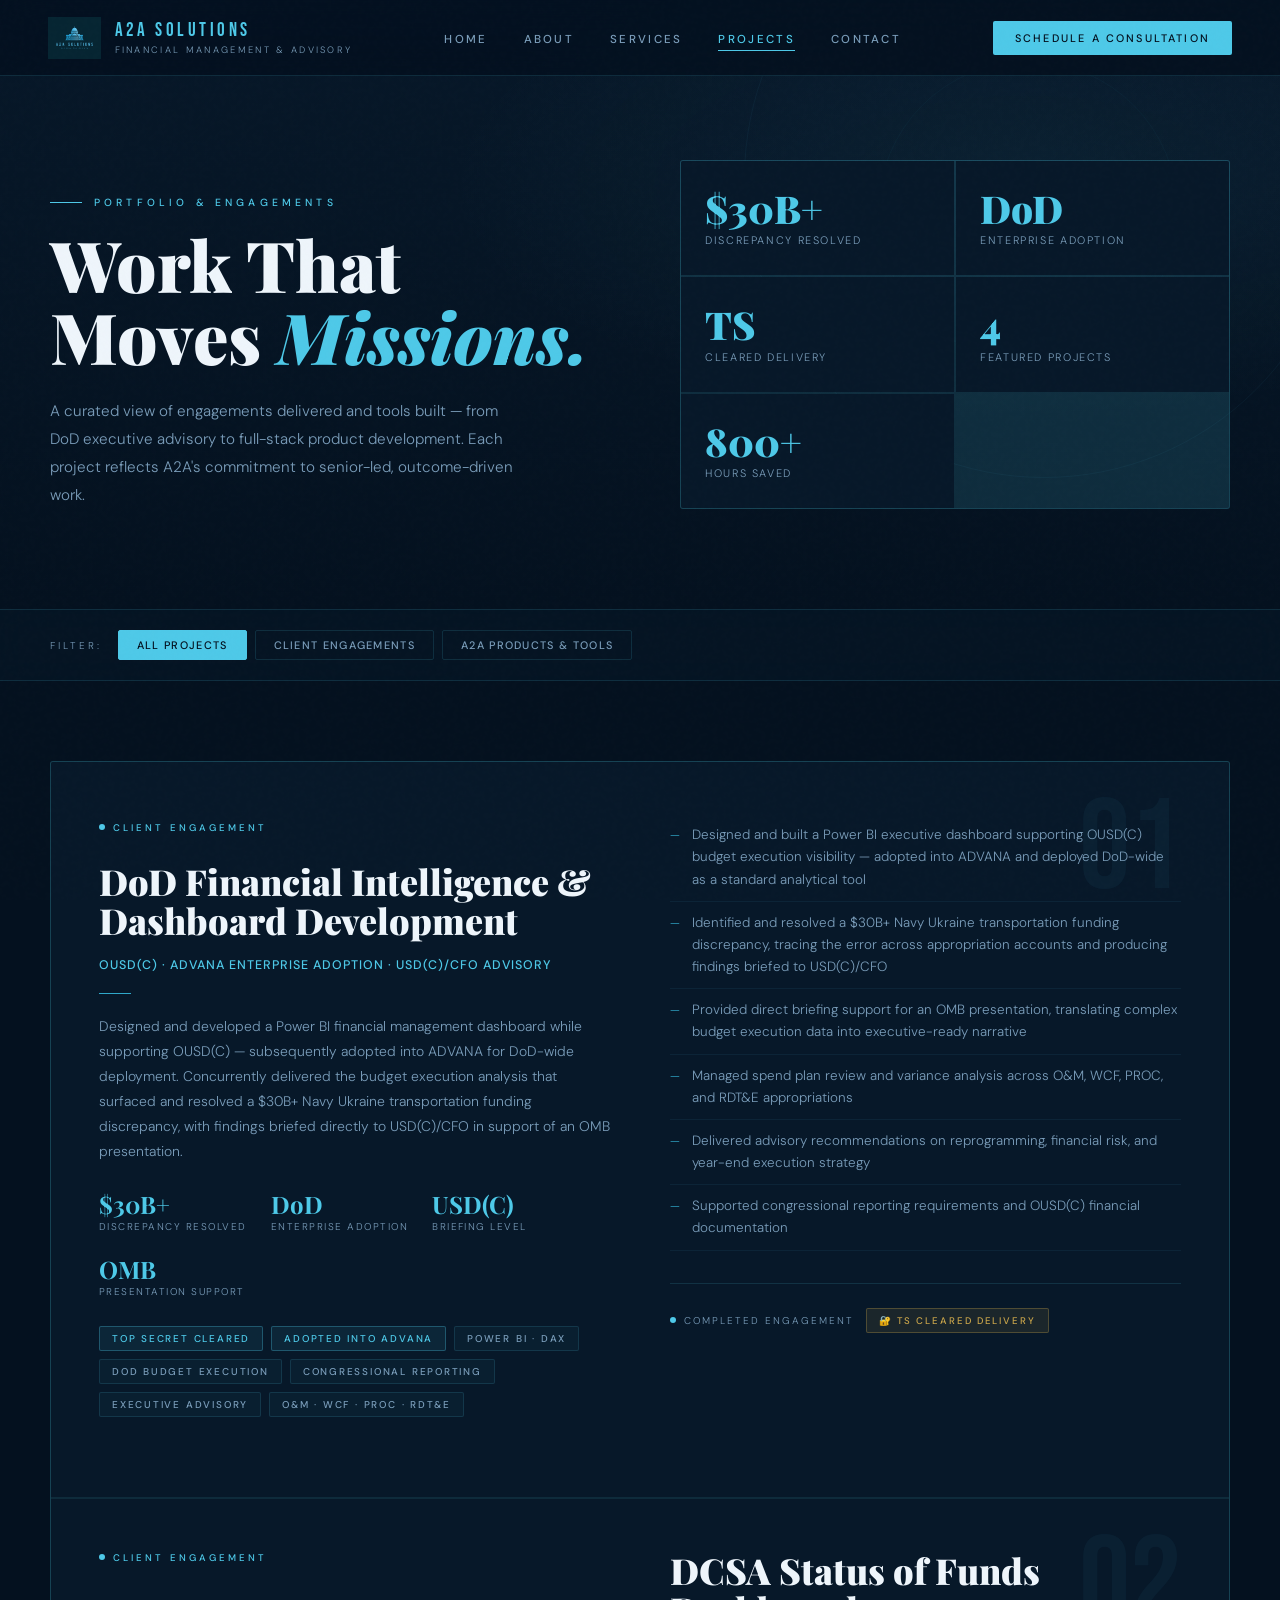
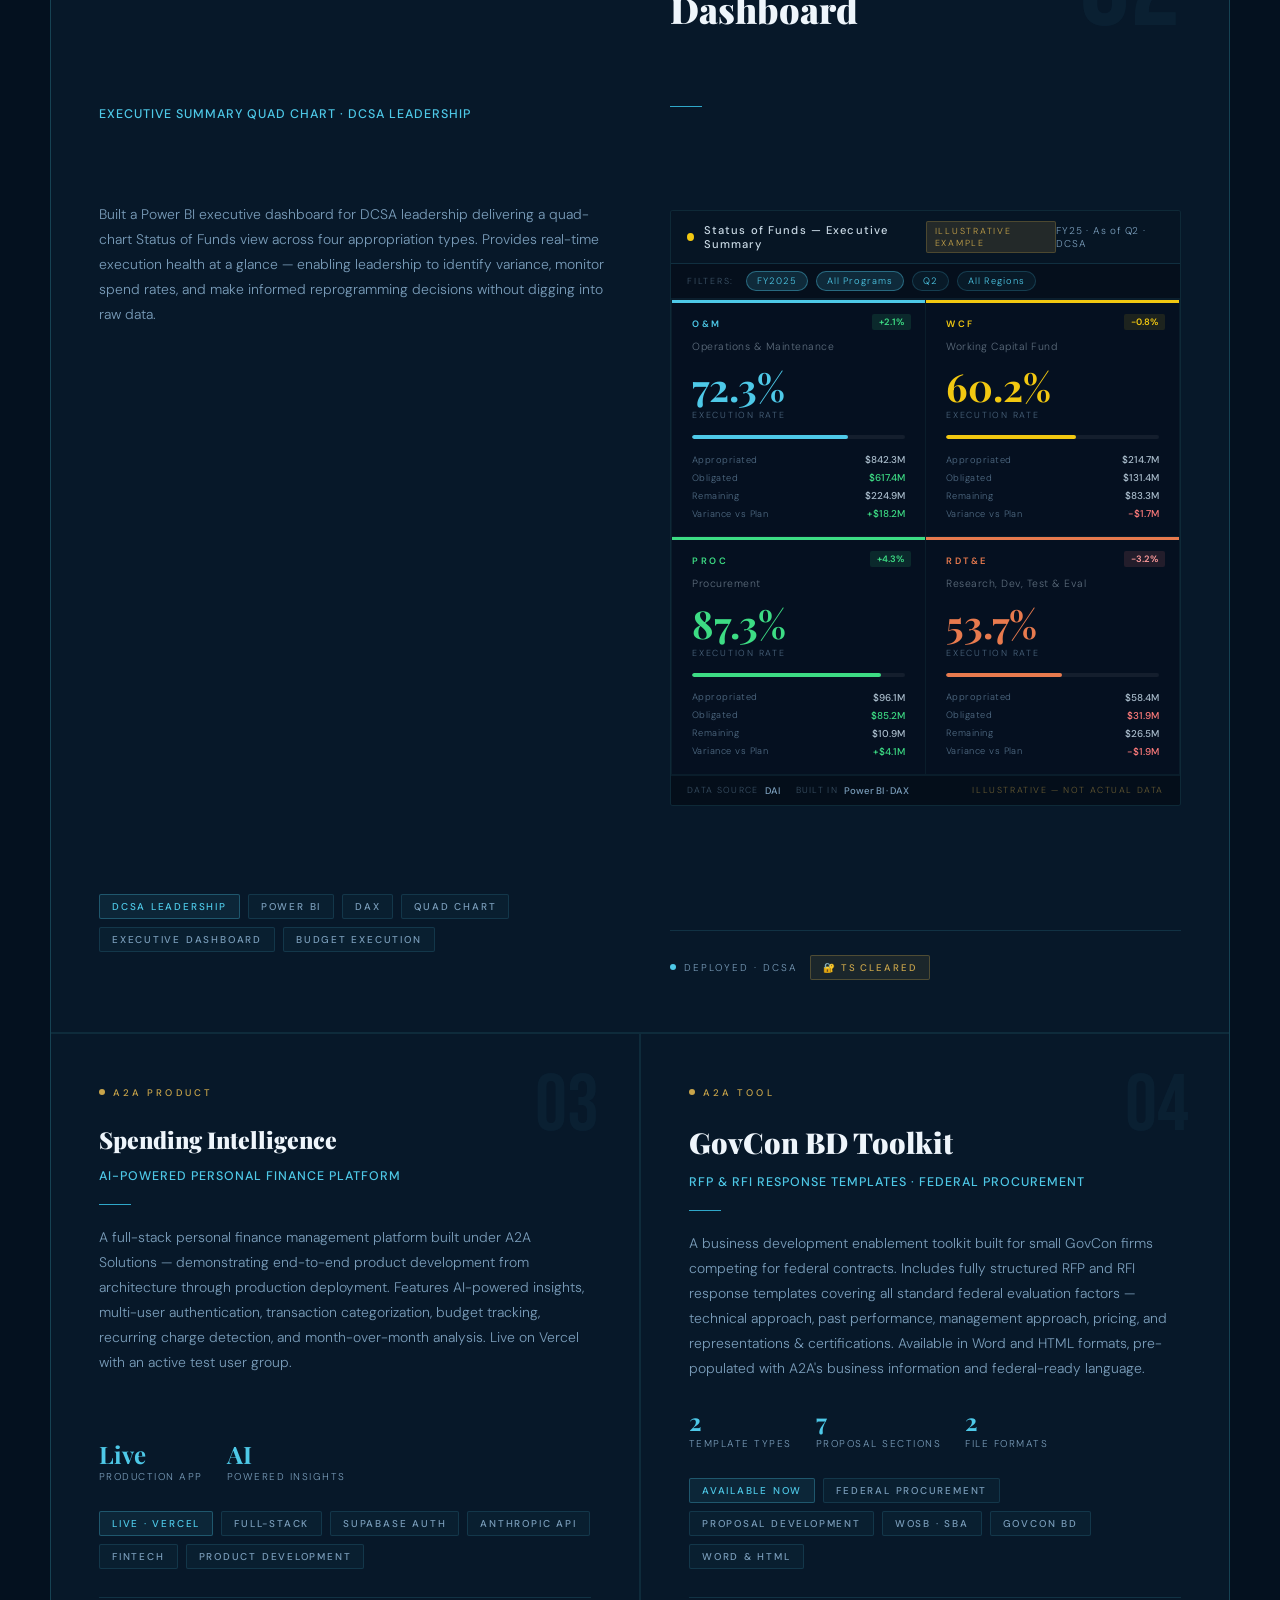
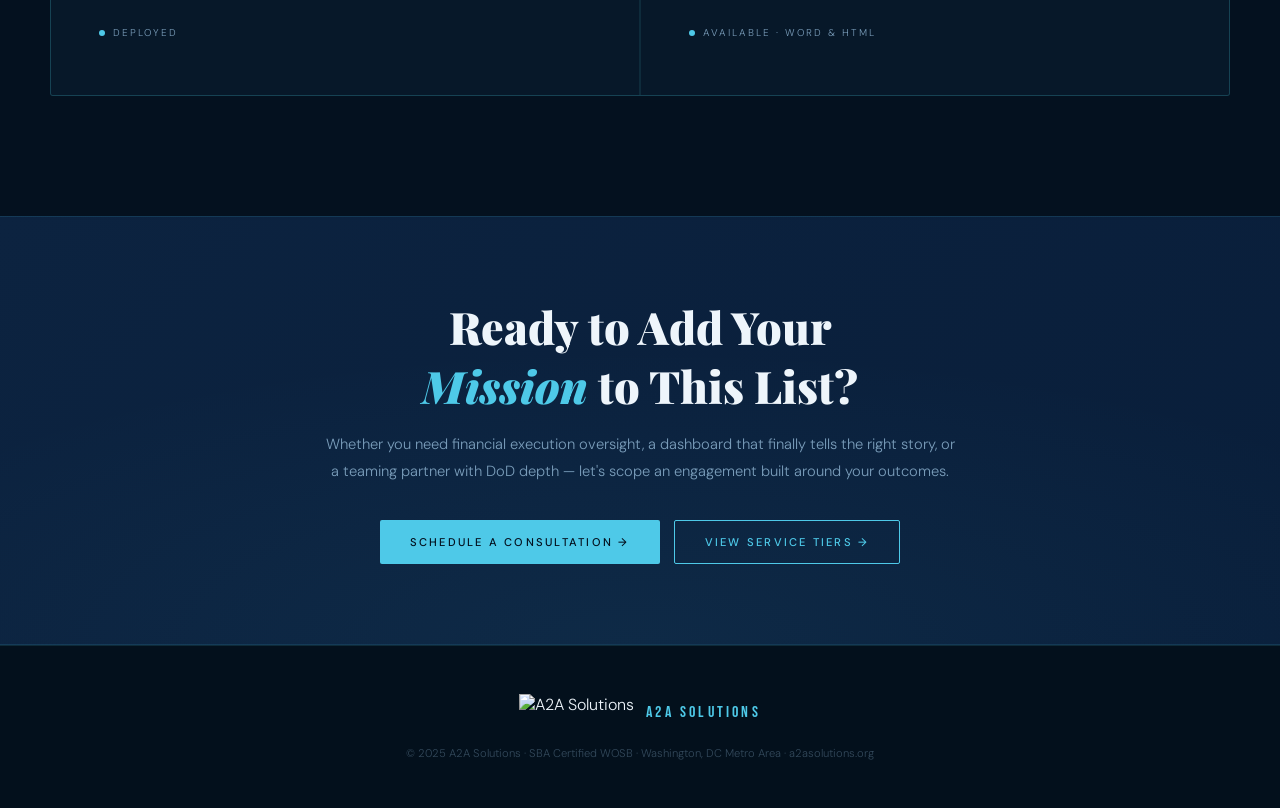
==== index.html @ 4766d711 "Update index.html" ====
<!DOCTYPE html>
<html lang="en">
<head>
  <meta charset="UTF-8"/>
  <meta name="viewport" content="width=device-width, initial-scale=1.0"/>
  <title>Projects — A2A Solutions</title>
  <link href="https://fonts.googleapis.com/css2?family=Playfair+Display:ital,wght@0,400;0,700;0,900;1,400;1,700&family=DM+Sans:wght@300;400;500&family=Bebas+Neue&display=swap" rel="stylesheet"/>
  <style>
    *, *::before, *::after { box-sizing: border-box; margin: 0; padding: 0; }
    :root {
      --ink: #04111f; --deep: #071829; --mid: #0c2340; --surface: #112d52;
      --cyan: #4ec9e8; --cyan-dim: #2fa8ca; --cyan-glow: rgba(78,201,232,0.12);
      --pale: #b8e4f2; --gold: #c8a44a; --white: #eef5fb;
      --muted: #7a9dba; --border: rgba(78,201,232,0.14); --border-hi: rgba(78,201,232,0.38);
    }
    html { scroll-behavior: smooth; }
    body { background: var(--ink); color: var(--white); font-family: "DM Sans", sans-serif; font-weight: 300; overflow-x: hidden; -webkit-font-smoothing: antialiased; }
    body::after { content: ""; position: fixed; inset: 0; background-image: url("data:image/svg+xml,%3Csvg viewBox='0 0 200 200' xmlns='http://www.w3.org/2000/svg'%3E%3Cfilter id='n'%3E%3CfeTurbulence type='fractalNoise' baseFrequency='0.85' numOctaves='4' stitchTiles='stitch'/%3E%3C/filter%3E%3Crect width='100%25' height='100%25' filter='url(%23n)' opacity='0.04'/%3E%3C/svg%3E"); pointer-events: none; z-index: 9999; opacity: 0.35; }

    /* NAV */
    nav { position: fixed; top: 0; left: 0; right: 0; z-index: 500; height: 76px; padding: 0 48px; display: flex; align-items: center; justify-content: space-between; background: rgba(4,17,31,0.88); backdrop-filter: blur(20px); border-bottom: 1px solid var(--border); }
    .nav-logo { display: flex; align-items: center; gap: 14px; text-decoration: none; }
    .nav-logo img { height: 42px; }
    .nav-wordmark-main { font-family: "Bebas Neue"; font-size: 1.2rem; letter-spacing: 0.18em; color: var(--cyan); }
    .nav-wordmark-sub { font-size: 0.58rem; letter-spacing: 0.25em; text-transform: uppercase; color: var(--muted); margin-top: 2px; }
    .nav-links { display: flex; gap: 36px; list-style: none; }
    .nav-links a { font-size: 0.72rem; font-weight: 500; letter-spacing: 0.2em; text-transform: uppercase; color: var(--muted); text-decoration: none; cursor: pointer; position: relative; transition: color 0.2s; }
    .nav-links a::after { content: ""; position: absolute; bottom: -4px; left: 0; width: 0; height: 1px; background: var(--cyan); transition: width 0.25s; }
    .nav-links a:hover, .nav-links a.active { color: var(--cyan); }
    .nav-links a:hover::after, .nav-links a.active::after { width: 100%; }
    .nav-cta { font-size: 0.68rem; font-weight: 500; letter-spacing: 0.2em; text-transform: uppercase; color: var(--ink); background: var(--cyan); padding: 10px 22px; border-radius: 2px; text-decoration: none; transition: background 0.2s; }
    .nav-cta:hover { background: var(--pale); }

    /* HAMBURGER & MOBILE MENU */
    .hamburger { display: none; flex-direction: column; gap: 5px; background: none; border: none; cursor: pointer; padding: 8px; }
    .hamburger span { display: block; width: 22px; height: 2px; background: var(--cyan); border-radius: 2px; transition: all 0.3s; }
    .hamburger.open span:nth-child(1) { transform: rotate(45deg) translate(5px, 5px); }
    .hamburger.open span:nth-child(2) { opacity: 0; }
    .hamburger.open span:nth-child(3) { transform: rotate(-45deg) translate(5px, -5px); }
    .mobile-menu { display: none; position: fixed; top: 76px; left: 0; right: 0; background: rgba(4,17,31,0.97); backdrop-filter: blur(20px); border-bottom: 1px solid var(--border); z-index: 499; flex-direction: column; padding: 12px 0; }
    .mobile-menu.open { display: flex; }
    .mobile-menu a { padding: 16px 28px; font-size: 0.75rem; font-weight: 500; letter-spacing: 0.2em; text-transform: uppercase; color: var(--muted); text-decoration: none; border-bottom: 1px solid var(--border); transition: color 0.2s; }
    .mobile-menu a:last-child { border-bottom: none; }
    .mobile-menu a:hover, .mobile-menu a.active { color: var(--cyan); }

    /* HERO */
    .hero { padding: 160px 48px 100px; position: relative; overflow: hidden; }
    .hero-bg { position: absolute; inset: 0; background: radial-gradient(ellipse 70% 60% at 80% 30%, rgba(78,201,232,0.06), transparent 65%), linear-gradient(180deg, #071829 0%, var(--ink) 100%); }
    .hero-lines { position: absolute; inset: 0; overflow: hidden; pointer-events: none; }
    .hero-lines::before { content: ""; position: absolute; top: -20%; right: -5%; width: 600px; height: 600px; border: 1px solid rgba(78,201,232,0.05); border-radius: 50%; }
    .hero-lines::after { content: ""; position: absolute; top: 10%; right: 8%; width: 300px; height: 300px; border: 1px solid rgba(78,201,232,0.03); border-radius: 50%; }
    .hero-inner { max-width: 1180px; margin: 0 auto; position: relative; z-index: 2; display: grid; grid-template-columns: 1fr 1fr; gap: 80px; align-items: end; }
    .hero-eyebrow { font-size: 0.65rem; font-weight: 500; letter-spacing: 0.4em; text-transform: uppercase; color: var(--cyan); margin-bottom: 20px; display: flex; align-items: center; gap: 12px; opacity: 0; animation: fadeUp 0.7s 0.1s forwards; }
    .hero-eyebrow::before { content: ""; display: block; width: 32px; height: 1px; background: var(--cyan); }
    .hero-h1 { font-family: "Playfair Display"; font-weight: 900; font-size: clamp(3rem, 5.5vw, 5rem); line-height: 1.02; color: var(--white); opacity: 0; animation: fadeUp 0.8s 0.2s forwards; }
    .hero-h1 em { color: var(--cyan); font-style: italic; }
    .hero-sub { margin-top: 24px; font-size: 0.95rem; line-height: 1.85; color: var(--muted); max-width: 480px; opacity: 0; animation: fadeUp 0.8s 0.35s forwards; }
    .hero-right { opacity: 0; animation: fadeUp 0.8s 0.45s forwards; }
    .hero-stats { display: grid; grid-template-columns: 1fr 1fr; gap: 2px; background: var(--border); border: 1px solid var(--border); border-radius: 3px; overflow: hidden; }
    .h-stat { background: var(--deep); padding: 28px 24px; transition: background 0.3s; }
    .h-stat:hover { background: var(--mid); }
    .h-stat-num { font-family: "Playfair Display"; font-size: 2.4rem; font-weight: 900; color: var(--cyan); line-height: 1; margin-bottom: 6px; }
    .h-stat-label { font-size: 0.68rem; letter-spacing: 0.15em; text-transform: uppercase; color: var(--muted); }

    /* FILTER BAR */
    .filter-bar { border-top: 1px solid var(--border); border-bottom: 1px solid var(--border); background: rgba(7,24,41,0.5); padding: 20px 48px; position: sticky; top: 76px; z-index: 100; backdrop-filter: blur(16px); }
    .filter-inner { max-width: 1180px; margin: 0 auto; display: flex; gap: 8px; flex-wrap: wrap; align-items: center; }
    .filter-label { font-size: 0.62rem; letter-spacing: 0.3em; text-transform: uppercase; color: var(--muted); margin-right: 8px; white-space: nowrap; }
    .filter-btn { font-family: "DM Sans"; font-size: 0.68rem; font-weight: 500; letter-spacing: 0.12em; text-transform: uppercase; padding: 7px 18px; border-radius: 2px; border: 1px solid var(--border); background: transparent; color: var(--muted); cursor: pointer; transition: all 0.2s; }
    .filter-btn:hover { border-color: var(--border-hi); color: var(--cyan); }
    .filter-btn.active { background: var(--cyan); color: var(--ink); border-color: var(--cyan); font-weight: 500; }

    /* PROJECTS */
    .projects-section { padding: 80px 48px 120px; }
    .projects-inner { max-width: 1180px; margin: 0 auto; }
    .projects-grid { display: grid; grid-template-columns: repeat(2, 1fr); gap: 2px; background: var(--border); border: 1px solid var(--border); border-radius: 3px; overflow: hidden; }
    .project-card.featured { grid-column: 1 / -1; }
    .project-card { background: var(--deep); padding: 52px 48px; position: relative; overflow: hidden; transition: background 0.35s; display: flex; flex-direction: column; }
    .project-card:hover { background: #0b2140; }
    .project-card::before { content: ""; position: absolute; inset: 0; background: radial-gradient(ellipse 80% 60% at 50% 110%, rgba(78,201,232,0.07), transparent); opacity: 0; transition: opacity 0.4s; }
    .project-card:hover::before { opacity: 1; }
    .project-card::after { content: ""; position: absolute; top: 0; left: 0; right: 0; height: 2px; background: linear-gradient(90deg, var(--cyan-dim), transparent); transform: scaleX(0); transform-origin: left; transition: transform 0.45s; }
    .project-card:hover::after { transform: scaleX(1); }
    .card-inner { position: relative; z-index: 1; flex: 1; display: flex; flex-direction: column; }
    .project-type { display: inline-flex; align-items: center; gap: 8px; margin-bottom: 28px; align-self: flex-start; }
    .type-dot { width: 6px; height: 6px; border-radius: 50%; }
    .type-dot.client { background: var(--cyan); }
    .type-dot.product { background: var(--gold); }
    .type-text.client { font-size: 0.6rem; font-weight: 500; letter-spacing: 0.32em; text-transform: uppercase; color: var(--cyan); }
    .type-text.product { font-size: 0.6rem; font-weight: 500; letter-spacing: 0.32em; text-transform: uppercase; color: var(--gold); }
    .featured .card-inner { display: grid; grid-template-columns: 1fr 1fr; gap: 60px; align-items: start; }
    .project-number { font-family: "Bebas Neue"; font-size: 5rem; line-height: 1; color: rgba(78,201,232,0.05); position: absolute; top: 32px; right: 40px; pointer-events: none; }
    .featured .project-number { font-size: 8rem; top: 24px; right: 48px; }
    .project-title { font-family: "Playfair Display"; font-weight: 900; line-height: 1.1; color: var(--white); margin-bottom: 16px; }
    .featured .project-title { font-size: clamp(1.8rem, 2.8vw, 2.6rem); }
    .project-card:not(.featured) .project-title { font-size: 1.45rem; }
    .project-sub { font-size: 0.78rem; font-weight: 500; letter-spacing: 0.08em; text-transform: uppercase; color: var(--cyan); margin-bottom: 20px; }
    .project-rule { width: 32px; height: 1px; background: var(--cyan-dim); margin-bottom: 20px; }
    .project-desc { font-size: 0.87rem; line-height: 1.8; color: var(--muted); margin-bottom: 28px; flex: 1; }
    .impact-row { display: flex; gap: 24px; flex-wrap: wrap; margin-bottom: 28px; }
    .impact-val { font-family: "Playfair Display"; font-size: 1.5rem; font-weight: 700; color: var(--cyan); line-height: 1; margin-bottom: 4px; }
    .impact-label { font-size: 0.62rem; letter-spacing: 0.15em; text-transform: uppercase; color: var(--muted); }
    .tags { display: flex; flex-wrap: wrap; gap: 8px; margin-bottom: 28px; }
    .tag { font-size: 0.62rem; font-weight: 500; letter-spacing: 0.18em; text-transform: uppercase; padding: 5px 12px; border-radius: 2px; border: 1px solid var(--border); color: var(--muted); background: rgba(78,201,232,0.04); transition: border-color 0.2s, color 0.2s; }
    .project-card:hover .tag { border-color: rgba(78,201,232,0.22); color: var(--pale); }
    .tag.highlight { border-color: rgba(78,201,232,0.3); color: var(--cyan); background: rgba(78,201,232,0.08); }
    .detail-list { list-style: none; display: flex; flex-direction: column; }
    .detail-list li { font-size: 0.84rem; line-height: 1.65; color: var(--muted); padding: 10px 0; border-bottom: 1px solid rgba(78,201,232,0.07); display: flex; gap: 12px; align-items: flex-start; }
    .detail-list li::before { content: "—"; color: var(--cyan-dim); font-size: 0.75rem; margin-top: 2px; flex-shrink: 0; }
    .card-footer { margin-top: auto; padding-top: 24px; border-top: 1px solid var(--border); display: flex; align-items: center; justify-content: space-between; }
    .card-status { display: flex; align-items: center; gap: 8px; font-size: 0.62rem; letter-spacing: 0.2em; text-transform: uppercase; color: var(--muted); }
    .status-dot { width: 6px; height: 6px; border-radius: 50%; background: #3ddc84; box-shadow: 0 0 6px rgba(61,220,132,0.5); animation: blink 2.5s infinite; }
    .status-dot.done { background: var(--cyan); box-shadow: none; animation: none; }
    @keyframes blink { 0%, 100% { opacity: 1; } 50% { opacity: 0.3; } }
    .card-arrow { font-size: 1rem; color: var(--cyan); opacity: 0; transform: translateX(-6px); transition: opacity 0.2s, transform 0.2s; }
    .project-card:hover .card-arrow { opacity: 1; transform: translateX(0); }
    .clearance-badge { display: inline-flex; align-items: center; gap: 6px; font-size: 0.6rem; font-weight: 500; letter-spacing: 0.2em; text-transform: uppercase; padding: 5px 12px; border-radius: 2px; background: rgba(200,164,74,0.1); border: 1px solid rgba(200,164,74,0.3); color: var(--gold); }
    .project-card.hidden { display: none; }

    /* QUAD CHART MOCKUP */
    .viz-wrapper { margin: 8px 0 28px; border: 1px solid var(--border); border-radius: 3px; overflow: hidden; background: #040e1a; }
    .viz-header { background: #061524; border-bottom: 1px solid var(--border); padding: 10px 16px; display: flex; align-items: center; justify-content: space-between; }
    .viz-title-row { display: flex; align-items: center; gap: 10px; }
    .viz-powerbi-dot { width: 8px; height: 8px; border-radius: 50%; background: #f2c811; }
    .viz-doc-title { font-size: 0.7rem; font-weight: 500; letter-spacing: 0.1em; color: #c8d8e4; }
    .viz-badge { font-size: 0.55rem; letter-spacing: 0.2em; text-transform: uppercase; padding: 3px 8px; border-radius: 2px; background: rgba(200,164,74,0.15); border: 1px solid rgba(200,164,74,0.25); color: var(--gold); }
    .viz-subtitle { font-size: 0.62rem; color: var(--muted); letter-spacing: 0.08em; }
    .viz-filters { background: #050f1c; border-bottom: 1px solid rgba(78,201,232,0.08); padding: 7px 16px; display: flex; gap: 8px; align-items: center; }
    .viz-filter-label { font-size: 0.55rem; letter-spacing: 0.2em; text-transform: uppercase; color: rgba(122,157,186,0.5); margin-right: 4px; }
    .viz-chip { font-size: 0.58rem; letter-spacing: 0.1em; padding: 3px 10px; border-radius: 12px; border: 1px solid rgba(78,201,232,0.2); color: var(--cyan); background: rgba(78,201,232,0.06); }
    .viz-chip.active { background: rgba(78,201,232,0.15); border-color: rgba(78,201,232,0.4); }
    .quad-grid { display: grid; grid-template-columns: 1fr 1fr; gap: 1px; background: rgba(78,201,232,0.08); padding: 1px; }
    .quad { background: #051020; padding: 18px 20px 16px; position: relative; overflow: hidden; cursor: pointer; transition: background 0.25s; }
    .quad:hover { background: #071828; }
    .quad::before { content: ""; position: absolute; top: 0; left: 0; right: 0; height: 3px; }
    .quad.om::before   { background: #4ec9e8; }
    .quad.wcf::before  { background: #f2c811; }
    .quad.proc::before { background: #3ddc84; }
    .quad.rdte::before { background: #e87a4e; }
    .quad-label { font-size: 0.58rem; font-weight: 600; letter-spacing: 0.28em; text-transform: uppercase; margin-bottom: 10px; }
    .quad.om   .quad-label { color: #4ec9e8; }
    .quad.wcf  .quad-label { color: #f2c811; }
    .quad.proc .quad-label { color: #3ddc84; }
    .quad.rdte .quad-label { color: #e87a4e; }
    .quad-name { font-size: 0.65rem; color: rgba(180,200,215,0.5); margin-bottom: 14px; letter-spacing: 0.05em; }
    .quad-pct { font-family: "Playfair Display"; font-weight: 700; font-size: 2.4rem; line-height: 1; margin-bottom: 4px; }
    .quad.om   .quad-pct { color: #4ec9e8; }
    .quad.wcf  .quad-pct { color: #f2c811; }
    .quad.proc .quad-pct { color: #3ddc84; }
    .quad.rdte .quad-pct { color: #e87a4e; }
    .quad-pct-label { font-size: 0.55rem; letter-spacing: 0.2em; text-transform: uppercase; color: rgba(122,157,186,0.6); margin-bottom: 14px; }
    .quad-bar-track { height: 4px; background: rgba(255,255,255,0.06); border-radius: 2px; margin-bottom: 14px; overflow: hidden; }
    .quad-bar-fill { height: 100%; border-radius: 2px; transition: width 1.2s cubic-bezier(0.4,0,0.2,1); }
    .quad.om   .quad-bar-fill { background: #4ec9e8; }
    .quad.wcf  .quad-bar-fill { background: #f2c811; }
    .quad.proc .quad-bar-fill { background: #3ddc84; }
    .quad.rdte .quad-bar-fill { background: #e87a4e; }
    .quad-rows { display: flex; flex-direction: column; gap: 5px; }
    .quad-row { display: flex; justify-content: space-between; align-items: center; }
    .quad-row-label { font-size: 0.58rem; color: rgba(122,157,186,0.65); letter-spacing: 0.05em; }
    .quad-row-val { font-size: 0.62rem; font-weight: 500; color: rgba(200,220,235,0.85); }
    .quad-row-val.over { color: #ff7b7b; }
    .quad-row-val.good { color: #3ddc84; }
    .quad-variance { position: absolute; top: 14px; right: 14px; font-size: 0.58rem; font-weight: 600; padding: 2px 7px; border-radius: 2px; }
    .quad-variance.pos  { background: rgba(61,220,132,0.12); color: #3ddc84; }
    .quad-variance.neg  { background: rgba(255,123,123,0.12); color: #ff9b9b; }
    .quad-variance.warn { background: rgba(242,200,17,0.1);   color: #f2c811; }
    .viz-footer { background: #040e1a; border-top: 1px solid rgba(78,201,232,0.08); padding: 8px 16px; display: flex; justify-content: space-between; align-items: center; }
    .viz-footer-left { display: flex; gap: 16px; }
    .viz-kv { display: flex; gap: 6px; align-items: center; }
    .viz-kv-label { font-size: 0.55rem; letter-spacing: 0.15em; text-transform: uppercase; color: rgba(122,157,186,0.45); }
    .viz-kv-val { font-size: 0.6rem; font-weight: 500; color: var(--muted); }
    .viz-illustrative { font-size: 0.55rem; letter-spacing: 0.18em; text-transform: uppercase; color: rgba(200,164,74,0.5); }

    /* CTA */
    .cta-band { background: linear-gradient(135deg, var(--mid) 0%, #091e3a 100%); border-top: 1px solid var(--border); border-bottom: 1px solid var(--border); padding: 80px 48px; text-align: center; position: relative; overflow: hidden; }
    .cta-band::before { content: ""; position: absolute; inset: 0; background: radial-gradient(ellipse 70% 70% at 50% 100%, rgba(78,201,232,0.06), transparent); }
    .cta-inner { max-width: 640px; margin: 0 auto; position: relative; z-index: 1; }
    .cta-band h2 { font-family: "Playfair Display"; font-size: clamp(2rem, 3.5vw, 3rem); font-weight: 900; color: var(--white); margin-bottom: 16px; }
    .cta-band h2 em { color: var(--cyan); font-style: italic; }
    .cta-band p { font-size: 0.92rem; line-height: 1.8; color: var(--muted); margin-bottom: 36px; }
    .cta-buttons { display: flex; gap: 14px; justify-content: center; flex-wrap: wrap; }
    .btn-primary { display: inline-flex; align-items: center; gap: 8px; background: var(--cyan); color: var(--ink); font-family: "DM Sans"; font-size: 0.7rem; font-weight: 500; letter-spacing: 0.2em; text-transform: uppercase; padding: 14px 30px; border-radius: 2px; border: none; text-decoration: none; cursor: pointer; transition: background 0.2s, transform 0.2s; }
    .btn-primary:hover { background: var(--pale); transform: translateY(-2px); }
    .btn-ghost { display: inline-flex; align-items: center; gap: 8px; background: transparent; color: var(--cyan); border: 1px solid var(--cyan); font-family: "DM Sans"; font-size: 0.7rem; font-weight: 500; letter-spacing: 0.2em; text-transform: uppercase; padding: 14px 30px; border-radius: 2px; text-decoration: none; cursor: pointer; transition: background 0.2s, transform 0.2s; }
    .btn-ghost:hover { background: rgba(78,201,232,0.08); transform: translateY(-2px); }

    /* FOOTER */
    footer { background: #03101c; border-top: 1px solid var(--border); padding: 48px; text-align: center; }
    .footer-logo-row { display: flex; align-items: center; justify-content: center; gap: 12px; margin-bottom: 16px; cursor: pointer; }
    .footer-logo-row img { height: 36px; }
    .footer-wordmark { font-family: "Bebas Neue"; font-size: 1rem; letter-spacing: 0.2em; color: var(--cyan); }
    .footer-copy { font-size: 0.7rem; color: rgba(122,157,186,0.4); }

    .reveal { opacity: 0; transform: translateY(24px); transition: opacity 0.65s, transform 0.65s; }
    .reveal.up { opacity: 1; transform: translateY(0); }
    @keyframes fadeUp { from { opacity: 0; transform: translateY(18px); } to { opacity: 1; transform: translateY(0); } }

    /* RESPONSIVE */
    @media (max-width: 900px) {
      nav { padding: 0 24px; }
      .nav-links, .nav-cta { display: none; }
      .hamburger { display: flex; }
      .hero { padding: 120px 24px 80px; }
      .hero-inner { grid-template-columns: 1fr; gap: 48px; }
      .filter-bar { padding: 16px 24px; }
      .projects-section { padding: 60px 24px 80px; }
      .projects-grid { grid-template-columns: 1fr; }
      .featured .card-inner { grid-template-columns: 1fr; gap: 32px; }
      .project-card { padding: 36px 28px; }
      .quad-grid { grid-template-columns: 1fr 1fr; }
      .cta-band { padding: 60px 24px; }
      footer { padding: 36px 24px; }
    }
  </style>
</head>
<body>

<nav>
  <a class="nav-logo" href="index.html">
    <img src="[data-uri]" alt="A2A Solutions"/>
    <div>
      <div class="nav-wordmark-main">A2A Solutions</div>
      <div class="nav-wordmark-sub">Financial Management &amp; Advisory</div>
    </div>
  </a>
  <ul class="nav-links">
    <li><a href="index.html">Home</a></li>
    <li><a href="index.html">About</a></li>
    <li><a href="index.html">Services</a></li>
    <li><a class="active" href="#">Projects</a></li>
    <li><a href="index.html">Contact</a></li>
  </ul>
  <a class="nav-cta" href="index.html">Schedule a Consultation</a>
  <button class="hamburger" onclick="toggleMenu()" id="hamburger">
    <span></span><span></span><span></span>
  </button>
</nav>

<div class="mobile-menu" id="mobile-menu">
  <a href="index.html" onclick="closeMenu()">Home</a>
  <a href="index.html" onclick="closeMenu()">About</a>
  <a href="index.html" onclick="closeMenu()">Services</a>
  <a class="active" href="#" onclick="closeMenu()">Projects</a>
  <a href="index.html" onclick="closeMenu()">Contact</a>
</div>

<!-- HERO -->
<section class="hero">
  <div class="hero-bg"></div>
  <div class="hero-lines"></div>
  <div class="hero-inner">
    <div>
      <div class="hero-eyebrow">Portfolio &amp; Engagements</div>
      <h1 class="hero-h1">Work That<br>Moves <em>Missions.</em></h1>
      <p class="hero-sub">A curated view of engagements delivered and tools built — from DoD executive advisory to full-stack product development. Each project reflects A2A's commitment to senior-led, outcome-driven work.</p>
    </div>
    <div class="hero-right">
      <div class="hero-stats">
        <div class="h-stat"><div class="h-stat-num">$30B+</div><div class="h-stat-label">Discrepancy Resolved</div></div>
        <div class="h-stat"><div class="h-stat-num">DoD</div><div class="h-stat-label">Enterprise Adoption</div></div>
        <div class="h-stat"><div class="h-stat-num">TS</div><div class="h-stat-label">Cleared Delivery</div></div>
        <div class="h-stat"><div class="h-stat-num">4</div><div class="h-stat-label">Featured Projects</div></div>
        <div class="h-stat"><div class="h-stat-num">800+</div><div class="h-stat-label">Hours Saved</div></div>
      </div>
    </div>
  </div>
</section>

<!-- FILTER BAR -->
<div class="filter-bar">
  <div class="filter-inner">
    <span class="filter-label">Filter:</span>
    <button class="filter-btn active" onclick="filterProjects('all', this)">All Projects</button>
    <button class="filter-btn" onclick="filterProjects('client', this)">Client Engagements</button>
    <button class="filter-btn" onclick="filterProjects('product', this)">A2A Products &amp; Tools</button>
  </div>
</div>

<!-- PROJECTS GRID -->
<section class="projects-section">
  <div class="projects-inner">
    <div class="projects-grid reveal" id="projects-grid">

      <!-- PROJECT 1: DoD Financial Intelligence — FEATURED -->
      <div class="project-card featured" data-type="client">
        <div class="project-number">01</div>
        <div class="card-inner">
          <div class="card-left">
            <div class="project-type"><div class="type-dot client"></div><span class="type-text client">Client Engagement</span></div>
            <h2 class="project-title">DoD Financial Intelligence &amp; Dashboard Development</h2>
            <div class="project-sub">OUSD(C) · ADVANA Enterprise Adoption · USD(C)/CFO Advisory</div>
            <div class="project-rule"></div>
            <p class="project-desc">Designed and developed a Power BI financial management dashboard while supporting OUSD(C) — subsequently adopted into ADVANA for DoD-wide deployment. Concurrently delivered the budget execution analysis that surfaced and resolved a $30B+ Navy Ukraine transportation funding discrepancy, with findings briefed directly to USD(C)/CFO in support of an OMB presentation.</p>
            <div class="impact-row">
              <div class="impact-item"><div class="impact-val">$30B+</div><div class="impact-label">Discrepancy Resolved</div></div>
              <div class="impact-item"><div class="impact-val">DoD</div><div class="impact-label">Enterprise Adoption</div></div>
              <div class="impact-item"><div class="impact-val">USD(C)</div><div class="impact-label">Briefing Level</div></div>
              <div class="impact-item"><div class="impact-val">OMB</div><div class="impact-label">Presentation Support</div></div>
            </div>
            <div class="tags">
              <span class="tag highlight">Top Secret Cleared</span>
              <span class="tag highlight">Adopted into ADVANA</span>
              <span class="tag">Power BI · DAX</span>
              <span class="tag">DoD Budget Execution</span>
              <span class="tag">Congressional Reporting</span>
              <span class="tag">Executive Advisory</span>
              <span class="tag">O&amp;M · WCF · PROC · RDT&amp;E</span>
            </div>
          </div>
          <div class="card-right">
            <ul class="detail-list">
              <li>Designed and built a Power BI executive dashboard supporting OUSD(C) budget execution visibility — adopted into ADVANA and deployed DoD-wide as a standard analytical tool</li>
              <li>Identified and resolved a $30B+ Navy Ukraine transportation funding discrepancy, tracing the error across appropriation accounts and producing findings briefed to USD(C)/CFO</li>
              <li>Provided direct briefing support for an OMB presentation, translating complex budget execution data into executive-ready narrative</li>
              <li>Managed spend plan review and variance analysis across O&amp;M, WCF, PROC, and RDT&amp;E appropriations</li>
              <li>Delivered advisory recommendations on reprogramming, financial risk, and year-end execution strategy</li>
              <li>Supported congressional reporting requirements and OUSD(C) financial documentation</li>
            </ul>
            <div class="card-footer" style="margin-top:32px;">
              <div style="display:flex; gap:12px; align-items:center; flex-wrap:wrap;">
                <div class="card-status"><div class="status-dot done"></div>Completed Engagement</div>
                <div class="clearance-badge">🔐 TS Cleared Delivery</div>
              </div>
              <div class="card-arrow">→</div>
            </div>
          </div>
        </div>
      </div>

      <!-- PROJECT 2: DCSA Status of Funds — FEATURED with viz -->
      <div class="project-card featured" data-type="client">
        <div class="project-number">02</div>
        <div class="card-inner">
          <div class="project-type"><div class="type-dot client"></div><span class="type-text client">Client Engagement</span></div>
          <h2 class="project-title">DCSA Status of Funds Dashboard</h2>
          <div class="project-sub">Executive Summary Quad Chart · DCSA Leadership</div>
          <div class="project-rule"></div>
          <p class="project-desc">Built a Power BI executive dashboard for DCSA leadership delivering a quad-chart Status of Funds view across four appropriation types. Provides real-time execution health at a glance — enabling leadership to identify variance, monitor spend rates, and make informed reprogramming decisions without digging into raw data.</p>

          <!-- QUAD CHART MOCKUP -->
          <div class="viz-wrapper">
            <div class="viz-header">
              <div class="viz-title-row">
                <div class="viz-powerbi-dot"></div>
                <span class="viz-doc-title">Status of Funds — Executive Summary</span>
                <span class="viz-badge">Illustrative Example</span>
              </div>
              <span class="viz-subtitle">FY25 · As of Q2 · DCSA</span>
            </div>
            <div class="viz-filters">
              <span class="viz-filter-label">Filters:</span>
              <span class="viz-chip active">FY2025</span>
              <span class="viz-chip active">All Programs</span>
              <span class="viz-chip">Q2</span>
              <span class="viz-chip">All Regions</span>
            </div>
            <div class="quad-grid">
              <div class="quad om">
                <div class="quad-variance pos">+2.1%</div>
                <div class="quad-label">O&amp;M</div>
                <div class="quad-name">Operations &amp; Maintenance</div>
                <div class="quad-pct" data-target="73.4">0%</div>
                <div class="quad-pct-label">Execution Rate</div>
                <div class="quad-bar-track"><div class="quad-bar-fill" style="width:0%" data-w="73.4"></div></div>
                <div class="quad-rows">
                  <div class="quad-row"><span class="quad-row-label">Appropriated</span><span class="quad-row-val">$842.3M</span></div>
                  <div class="quad-row"><span class="quad-row-label">Obligated</span><span class="quad-row-val good">$617.4M</span></div>
                  <div class="quad-row"><span class="quad-row-label">Remaining</span><span class="quad-row-val">$224.9M</span></div>
                  <div class="quad-row"><span class="quad-row-label">Variance vs Plan</span><span class="quad-row-val good">+$18.2M</span></div>
                </div>
              </div>
              <div class="quad wcf">
                <div class="quad-variance warn">−0.8%</div>
                <div class="quad-label">WCF</div>
                <div class="quad-name">Working Capital Fund</div>
                <div class="quad-pct" data-target="61.2">0%</div>
                <div class="quad-pct-label">Execution Rate</div>
                <div class="quad-bar-track"><div class="quad-bar-fill" style="width:0%" data-w="61.2"></div></div>
                <div class="quad-rows">
                  <div class="quad-row"><span class="quad-row-label">Appropriated</span><span class="quad-row-val">$214.7M</span></div>
                  <div class="quad-row"><span class="quad-row-label">Obligated</span><span class="quad-row-val">$131.4M</span></div>
                  <div class="quad-row"><span class="quad-row-label">Remaining</span><span class="quad-row-val">$83.3M</span></div>
                  <div class="quad-row"><span class="quad-row-label">Variance vs Plan</span><span class="quad-row-val over">−$1.7M</span></div>
                </div>
              </div>
              <div class="quad proc">
                <div class="quad-variance pos">+4.3%</div>
                <div class="quad-label">PROC</div>
                <div class="quad-name">Procurement</div>
                <div class="quad-pct" data-target="88.7">0%</div>
                <div class="quad-pct-label">Execution Rate</div>
                <div class="quad-bar-track"><div class="quad-bar-fill" style="width:0%" data-w="88.7"></div></div>
                <div class="quad-rows">
                  <div class="quad-row"><span class="quad-row-label">Appropriated</span><span class="quad-row-val">$96.1M</span></div>
                  <div class="quad-row"><span class="quad-row-label">Obligated</span><span class="quad-row-val good">$85.2M</span></div>
                  <div class="quad-row"><span class="quad-row-label">Remaining</span><span class="quad-row-val">$10.9M</span></div>
                  <div class="quad-row"><span class="quad-row-label">Variance vs Plan</span><span class="quad-row-val good">+$4.1M</span></div>
                </div>
              </div>
              <div class="quad rdte">
                <div class="quad-variance neg">−3.2%</div>
                <div class="quad-label">RDT&amp;E</div>
                <div class="quad-name">Research, Dev, Test &amp; Eval</div>
                <div class="quad-pct" data-target="54.6">0%</div>
                <div class="quad-pct-label">Execution Rate</div>
                <div class="quad-bar-track"><div class="quad-bar-fill" style="width:0%" data-w="54.6"></div></div>
                <div class="quad-rows">
                  <div class="quad-row"><span class="quad-row-label">Appropriated</span><span class="quad-row-val">$58.4M</span></div>
                  <div class="quad-row"><span class="quad-row-label">Obligated</span><span class="quad-row-val over">$31.9M</span></div>
                  <div class="quad-row"><span class="quad-row-label">Remaining</span><span class="quad-row-val">$26.5M</span></div>
                  <div class="quad-row"><span class="quad-row-label">Variance vs Plan</span><span class="quad-row-val over">−$1.9M</span></div>
                </div>
              </div>
            </div>
            <div class="viz-footer">
              <div class="viz-footer-left">
                <div class="viz-kv"><span class="viz-kv-label">Data Source</span><span class="viz-kv-val">DAI</span></div>
                <div class="viz-kv"><span class="viz-kv-label">Built in</span><span class="viz-kv-val">Power BI · DAX</span></div>
              </div>
              <span class="viz-illustrative">Illustrative — not actual data</span>
            </div>
          </div>

          <div class="tags">
            <span class="tag highlight">DCSA Leadership</span>
            <span class="tag">Power BI</span>
            <span class="tag">DAX</span>
            <span class="tag">Quad Chart</span>
            <span class="tag">Executive Dashboard</span>
            <span class="tag">Budget Execution</span>
          </div>
          <div class="card-footer">
            <div style="display:flex; gap:12px; align-items:center; flex-wrap:wrap;">
              <div class="card-status"><div class="status-dot done"></div>Deployed · DCSA</div>
              <div class="clearance-badge">🔐 TS Cleared</div>
            </div>
            <div class="card-arrow">→</div>
          </div>
        </div>
      </div>

      <!-- PROJECT 3: Spending Intelligence -->
      <div class="project-card" data-type="product">
        <div class="project-number">03</div>
        <div class="card-inner">
          <div class="project-type"><div class="type-dot product"></div><span class="type-text product">A2A Product</span></div>
          <h2 class="project-title">Spending Intelligence</h2>
          <div class="project-sub">AI-Powered Personal Finance Platform</div>
          <div class="project-rule"></div>
          <p class="project-desc">A full-stack personal finance management platform built under A2A Solutions — demonstrating end-to-end product development from architecture through production deployment. Features AI-powered insights, multi-user authentication, transaction categorization, budget tracking, recurring charge detection, and month-over-month analysis. Live on Vercel with an active test user group.</p>
          <div class="impact-row">
            <div class="impact-item"><div class="impact-val">Live</div><div class="impact-label">Production App</div></div>
            <div class="impact-item"><div class="impact-val">AI</div><div class="impact-label">Powered Insights</div></div>
          </div>
          <div class="tags">
            <span class="tag highlight">Live · Vercel</span>
            <span class="tag">Full-Stack</span>
            <span class="tag">Supabase Auth</span>
            <span class="tag">Anthropic API</span>
            <span class="tag">FinTech</span>
            <span class="tag">Product Development</span>
          </div>
          <div class="card-footer">
            <div class="card-status"><div class="status-dot done"></div>Deployed</div>
            <div class="card-arrow">→</div>
          </div>
        </div>
      </div>

      <!-- PROJECT 4: GovCon BD Toolkit -->
      <div class="project-card" data-type="product">
        <div class="project-number">04</div>
        <div class="card-inner">
          <div class="project-type"><div class="type-dot product"></div><span class="type-text product">A2A Tool</span></div>
          <h2 class="project-title" style="font-size:1.8rem;">GovCon BD Toolkit</h2>
          <div class="project-sub">RFP &amp; RFI Response Templates · Federal Procurement</div>
          <div class="project-rule"></div>
          <p class="project-desc" style="max-width:700px;">A business development enablement toolkit built for small GovCon firms competing for federal contracts. Includes fully structured RFP and RFI response templates covering all standard federal evaluation factors — technical approach, past performance, management approach, pricing, and representations &amp; certifications. Available in Word and HTML formats, pre-populated with A2A's business information and federal-ready language.</p>
          <div class="impact-row">
            <div class="impact-item"><div class="impact-val">2</div><div class="impact-label">Template Types</div></div>
            <div class="impact-item"><div class="impact-val">7</div><div class="impact-label">Proposal Sections</div></div>
            <div class="impact-item"><div class="impact-val">2</div><div class="impact-label">File Formats</div></div>
          </div>
          <div class="tags">
            <span class="tag highlight">Available Now</span>
            <span class="tag">Federal Procurement</span>
            <span class="tag">Proposal Development</span>
            <span class="tag">WOSB · SBA</span>
            <span class="tag">GovCon BD</span>
            <span class="tag">Word &amp; HTML</span>
          </div>
          <div class="card-footer">
            <div class="card-status"><div class="status-dot done"></div>Available · Word &amp; HTML</div>
            <div class="card-arrow">→</div>
          </div>
        </div>
      </div>

    </div>
  </div>
</section>

<!-- CTA -->
<div class="cta-band">
  <div class="cta-inner">
    <h2>Ready to Add Your<br><em>Mission</em> to This List?</h2>
    <p>Whether you need financial execution oversight, a dashboard that finally tells the right story, or a teaming partner with DoD depth — let's scope an engagement built around your outcomes.</p>
    <div class="cta-buttons">
      <a class="btn-primary" href="index.html">Schedule a Consultation →</a>
      <a class="btn-ghost" href="index.html">View Service Tiers →</a>
    </div>
  </div>
</div>

<footer>
  <div class="footer-logo-row" onclick="window.location.href='index.html'">
    <img src="[data-uri]..." alt="A2A Solutions"/>
    <span class="footer-wordmark">A2A Solutions</span>
  </div>
  <div class="footer-copy">© 2025 A2A Solutions · SBA Certified WOSB · Washington, DC Metro Area · a2asolutions.org</div>
</footer>

<script>
  // Scroll reveal
  const obs = new IntersectionObserver(entries => {
    entries.forEach(e => { if (e.isIntersecting) { e.target.classList.add("up"); obs.unobserve(e.target); } });
  }, { threshold: 0.06 });
  document.querySelectorAll(".reveal").forEach(el => obs.observe(el));

  // Animate quad chart numbers and bars when visible
  function animateQuads() {
    document.querySelectorAll(".quad-pct[data-target]").forEach(el => {
      const target = parseFloat(el.dataset.target);
      let start = null;
      const duration = 1400;
      function step(ts) {
        if (!start) start = ts;
        const progress = Math.min((ts - start) / duration, 1);
        const ease = 1 - Math.pow(1 - progress, 3);
        el.textContent = (target * ease).toFixed(1) + "%";
        if (progress < 1) requestAnimationFrame(step);
        else el.textContent = target + "%";
      }
      requestAnimationFrame(step);
    });
    document.querySelectorAll(".quad-bar-fill[data-w]").forEach(el => {
      const w = el.dataset.w;
      setTimeout(() => { el.style.width = w + "%"; }, 100);
    });
  }

  const vizObs = new IntersectionObserver(entries => {
    entries.forEach(e => { if (e.isIntersecting) { animateQuads(); vizObs.disconnect(); } });
  }, { threshold: 0.2 });
  const vizEl = document.querySelector(".viz-wrapper");
  if (vizEl) vizObs.observe(vizEl);

  // Filter
  function filterProjects(type, btn) {
    document.querySelectorAll(".filter-btn").forEach(b => b.classList.remove("active"));
    btn.classList.add("active");
    document.querySelectorAll(".project-card").forEach(card => {
      if (type === "all" || card.dataset.type === type) card.classList.remove("hidden");
      else card.classList.add("hidden");
    });
  }

  // Mobile menu
  function toggleMenu() {
    document.getElementById("hamburger").classList.toggle("open");
    document.getElementById("mobile-menu").classList.toggle("open");
  }
  function closeMenu() {
    document.getElementById("hamburger").classList.remove("open");
    document.getElementById("mobile-menu").classList.remove("open");
  }
</script>
</body>
</html>
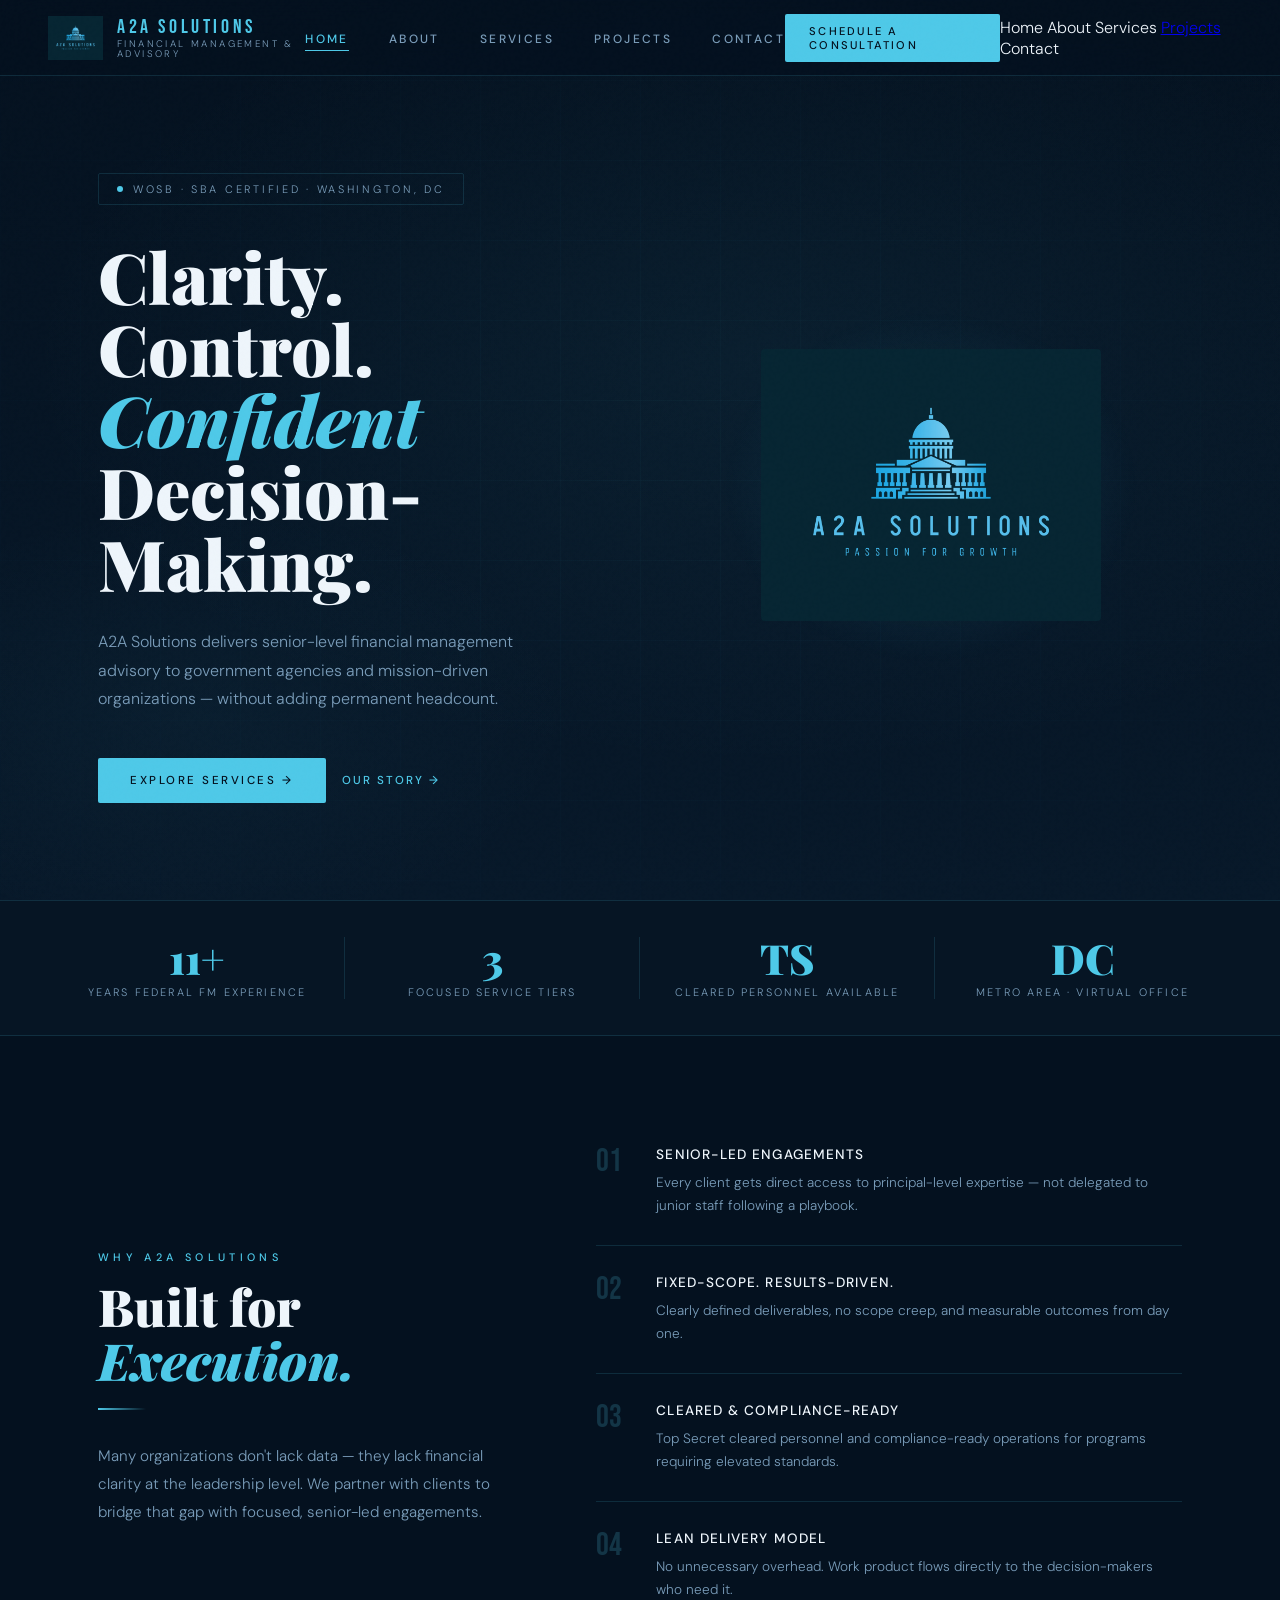
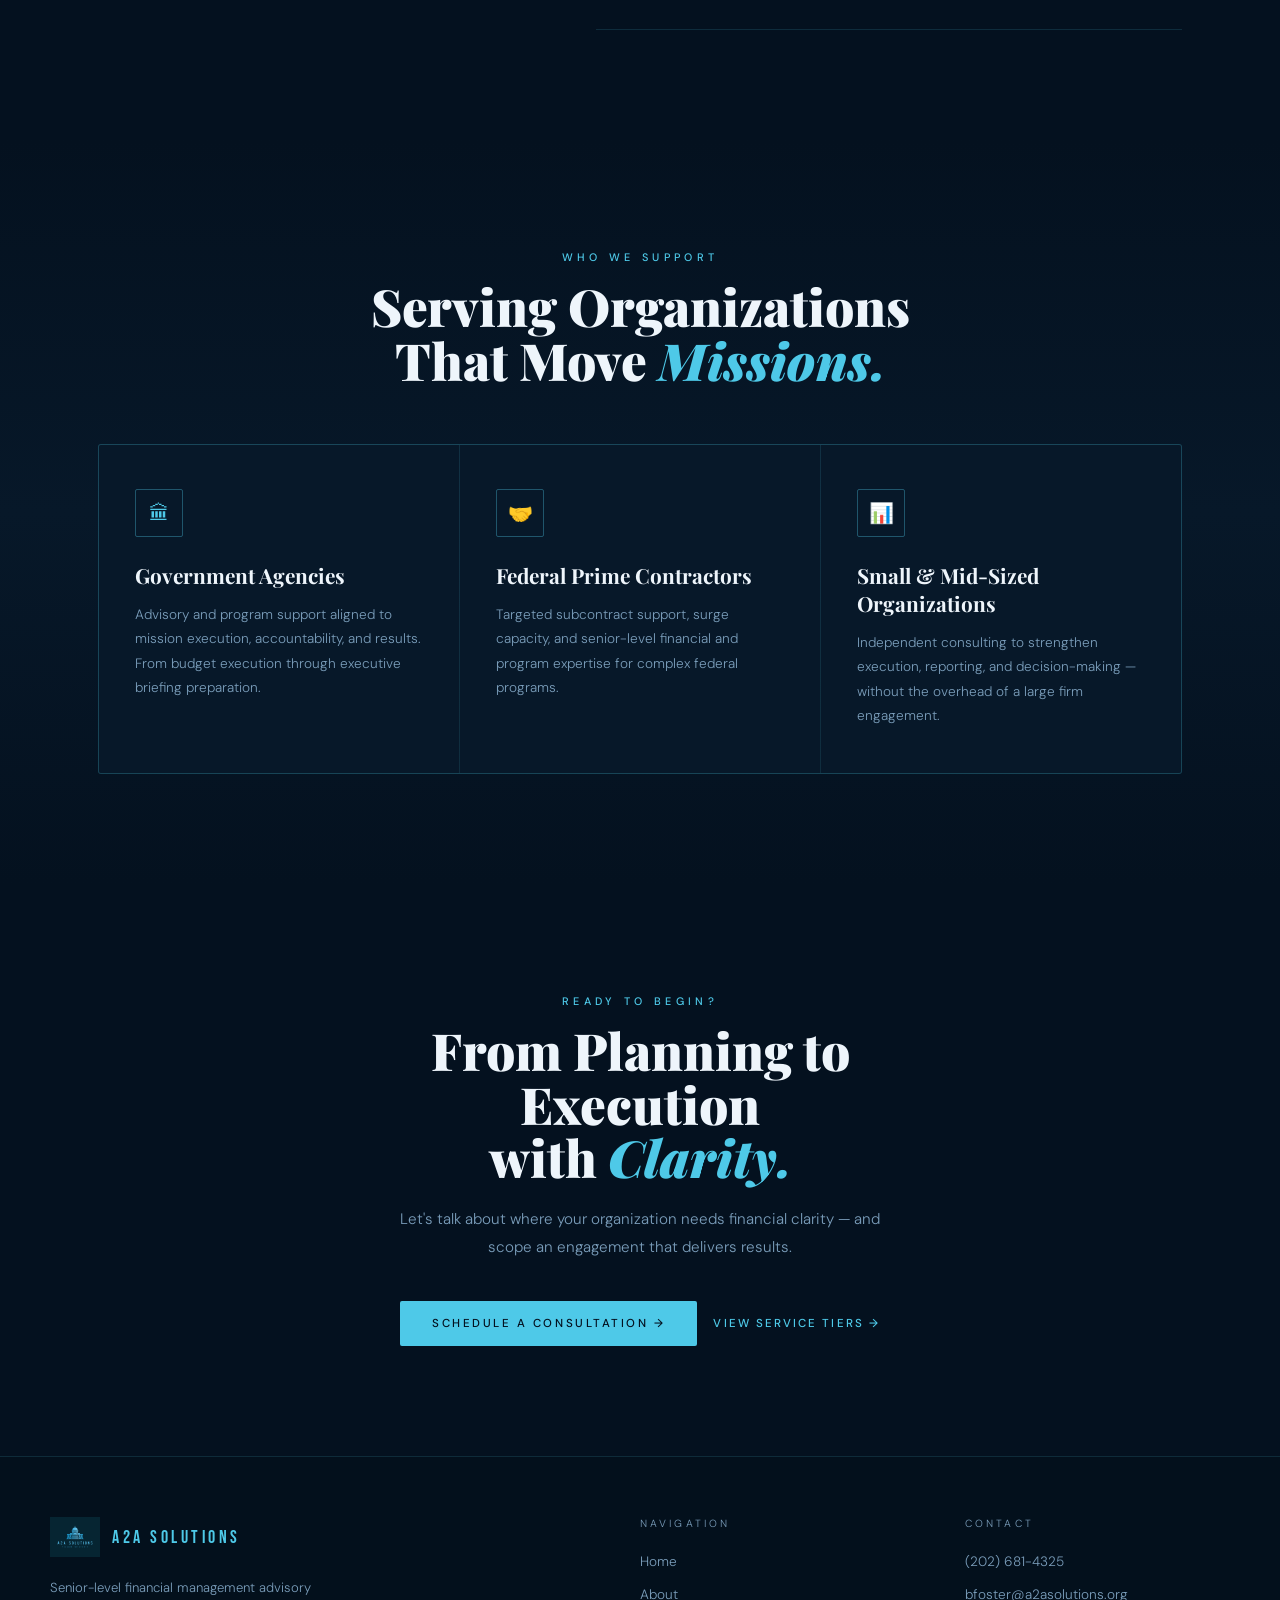
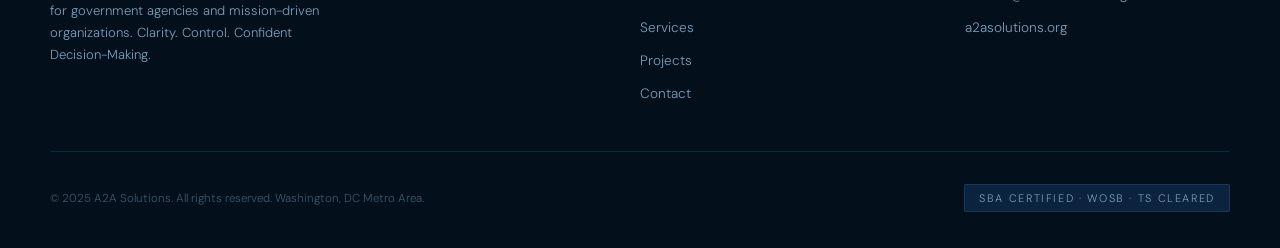
==== commit 8a7740e8: "Update index.html" ====
--- a/index.html
+++ b/index.html
@@ -3,578 +3,1553 @@
 <head>
   <meta charset="UTF-8"/>
   <meta name="viewport" content="width=device-width, initial-scale=1.0"/>
-  <title>Projects — A2A Solutions</title>
-  <link href="https://fonts.googleapis.com/css2?family=Playfair+Display:ital,wght@0,400;0,700;0,900;1,400;1,700&family=DM+Sans:wght@300;400;500&family=Bebas+Neue&display=swap" rel="stylesheet"/>
+  <title>A2A Solutions | Financial Management & Advisory Services</title>
+  <link href="https://fonts.googleapis.com/css2?family=Playfair+Display:ital,wght@0,400;0,700;0,900;1,400&family=DM+Sans:wght@300;400;500&family=Bebas+Neue&display=swap" rel="stylesheet"/>
   <style>
     *, *::before, *::after { box-sizing: border-box; margin: 0; padding: 0; }
+
     :root {
-      --ink: #04111f; --deep: #071829; --mid: #0c2340; --surface: #112d52;
-      --cyan: #4ec9e8; --cyan-dim: #2fa8ca; --cyan-glow: rgba(78,201,232,0.12);
-      --pale: #b8e4f2; --gold: #c8a44a; --white: #eef5fb;
-      --muted: #7a9dba; --border: rgba(78,201,232,0.14); --border-hi: rgba(78,201,232,0.38);
-    }
+      --ink:        #04111f;
+      --deep:       #071829;
+      --mid:        #0c2340;
+      --surface:    #112d52;
+      --cyan:       #4ec9e8;
+      --cyan-glow:  rgba(78,201,232,0.15);
+      --cyan-dim:   #2fa8ca;
+      --pale:       #b8e4f2;
+      --gold:       #c8a44a;
+      --white:      #eef5fb;
+      --muted:      #7a9dba;
+      --border:     rgba(78,201,232,0.14);
+      --border-hi:  rgba(78,201,232,0.35);
+    }
+
     html { scroll-behavior: smooth; }
-    body { background: var(--ink); color: var(--white); font-family: "DM Sans", sans-serif; font-weight: 300; overflow-x: hidden; -webkit-font-smoothing: antialiased; }
-    body::after { content: ""; position: fixed; inset: 0; background-image: url("data:image/svg+xml,%3Csvg viewBox='0 0 200 200' xmlns='http://www.w3.org/2000/svg'%3E%3Cfilter id='n'%3E%3CfeTurbulence type='fractalNoise' baseFrequency='0.85' numOctaves='4' stitchTiles='stitch'/%3E%3C/filter%3E%3Crect width='100%25' height='100%25' filter='url(%23n)' opacity='0.04'/%3E%3C/svg%3E"); pointer-events: none; z-index: 9999; opacity: 0.35; }
-
-    /* NAV */
-    nav { position: fixed; top: 0; left: 0; right: 0; z-index: 500; height: 76px; padding: 0 48px; display: flex; align-items: center; justify-content: space-between; background: rgba(4,17,31,0.88); backdrop-filter: blur(20px); border-bottom: 1px solid var(--border); }
-    .nav-logo { display: flex; align-items: center; gap: 14px; text-decoration: none; }
-    .nav-logo img { height: 42px; }
-    .nav-wordmark-main { font-family: "Bebas Neue"; font-size: 1.2rem; letter-spacing: 0.18em; color: var(--cyan); }
-    .nav-wordmark-sub { font-size: 0.58rem; letter-spacing: 0.25em; text-transform: uppercase; color: var(--muted); margin-top: 2px; }
-    .nav-links { display: flex; gap: 36px; list-style: none; }
-    .nav-links a { font-size: 0.72rem; font-weight: 500; letter-spacing: 0.2em; text-transform: uppercase; color: var(--muted); text-decoration: none; cursor: pointer; position: relative; transition: color 0.2s; }
-    .nav-links a::after { content: ""; position: absolute; bottom: -4px; left: 0; width: 0; height: 1px; background: var(--cyan); transition: width 0.25s; }
+
+    body {
+      background: var(--ink);
+      color: var(--white);
+      font-family: "DM Sans", sans-serif;
+      font-weight: 300;
+      overflow-x: hidden;
+      cursor: default;
+    }
+
+    /* ===== NOISE OVERLAY ===== */
+    body::before {
+      content: "";
+      position: fixed;
+      inset: 0;
+      background-image: url("data:image/svg+xml,%3Csvg viewBox='0 0 256 256' xmlns='http://www.w3.org/2000/svg'%3E%3Cfilter id='n'%3E%3CfeTurbulence type='fractalNoise' baseFrequency='0.9' numOctaves='4' stitchTiles='stitch'/%3E%3C/filter%3E%3Crect width='100%25' height='100%25' filter='url(%23n)' opacity='0.035'/%3E%3C/svg%3E");
+      pointer-events: none;
+      z-index: 9999;
+      opacity: 0.4;
+    }
+
+    /* ===== NAV ===== */
+    nav {
+      position: fixed;
+      top: 0; left: 0; right: 0;
+      z-index: 1000;
+      padding: 0 48px;
+      height: 76px;
+      display: flex;
+      align-items: center;
+      justify-content: space-between;
+      background: rgba(4,17,31,0.82);
+      backdrop-filter: blur(20px);
+      -webkit-backdrop-filter: blur(20px);
+      border-bottom: 1px solid var(--border);
+      transition: background 0.3s;
+    }
+    .nav-logo {
+      display: flex;
+      align-items: center;
+      gap: 14px;
+      cursor: pointer;
+      text-decoration: none;
+    }
+    .nav-logo img {
+      height: 44px;
+      width: auto;
+      object-fit: contain;
+    }
+    .nav-wordmark {
+      display: flex;
+      flex-direction: column;
+      line-height: 1;
+    }
+    .nav-wordmark-main {
+      font-family: "Bebas Neue", sans-serif;
+      font-size: 1.25rem;
+      letter-spacing: 0.18em;
+      color: var(--cyan);
+    }
+    .nav-wordmark-sub {
+      font-size: 0.6rem;
+      letter-spacing: 0.25em;
+      text-transform: uppercase;
+      color: var(--muted);
+      margin-top: 2px;
+    }
+    .nav-links {
+      display: flex;
+      gap: 40px;
+      list-style: none;
+    }
+    .nav-links a {
+      font-size: 0.75rem;
+      font-weight: 500;
+      letter-spacing: 0.2em;
+      text-transform: uppercase;
+      color: var(--muted);
+      text-decoration: none;
+      position: relative;
+      transition: color 0.2s;
+      cursor: pointer;
+    }
+    .nav-links a::after {
+      content: "";
+      position: absolute;
+      bottom: -4px; left: 0;
+      width: 0; height: 1px;
+      background: var(--cyan);
+      transition: width 0.25s;
+    }
     .nav-links a:hover, .nav-links a.active { color: var(--cyan); }
     .nav-links a:hover::after, .nav-links a.active::after { width: 100%; }
-    .nav-cta { font-size: 0.68rem; font-weight: 500; letter-spacing: 0.2em; text-transform: uppercase; color: var(--ink); background: var(--cyan); padding: 10px 22px; border-radius: 2px; text-decoration: none; transition: background 0.2s; }
-    .nav-cta:hover { background: var(--pale); }
-
-    /* HAMBURGER & MOBILE MENU */
-    .hamburger { display: none; flex-direction: column; gap: 5px; background: none; border: none; cursor: pointer; padding: 8px; }
-    .hamburger span { display: block; width: 22px; height: 2px; background: var(--cyan); border-radius: 2px; transition: all 0.3s; }
-    .hamburger.open span:nth-child(1) { transform: rotate(45deg) translate(5px, 5px); }
-    .hamburger.open span:nth-child(2) { opacity: 0; }
-    .hamburger.open span:nth-child(3) { transform: rotate(-45deg) translate(5px, -5px); }
-    .mobile-menu { display: none; position: fixed; top: 76px; left: 0; right: 0; background: rgba(4,17,31,0.97); backdrop-filter: blur(20px); border-bottom: 1px solid var(--border); z-index: 499; flex-direction: column; padding: 12px 0; }
-    .mobile-menu.open { display: flex; }
-    .mobile-menu a { padding: 16px 28px; font-size: 0.75rem; font-weight: 500; letter-spacing: 0.2em; text-transform: uppercase; color: var(--muted); text-decoration: none; border-bottom: 1px solid var(--border); transition: color 0.2s; }
-    .mobile-menu a:last-child { border-bottom: none; }
-    .mobile-menu a:hover, .mobile-menu a.active { color: var(--cyan); }
-
-    /* HERO */
-    .hero { padding: 160px 48px 100px; position: relative; overflow: hidden; }
-    .hero-bg { position: absolute; inset: 0; background: radial-gradient(ellipse 70% 60% at 80% 30%, rgba(78,201,232,0.06), transparent 65%), linear-gradient(180deg, #071829 0%, var(--ink) 100%); }
-    .hero-lines { position: absolute; inset: 0; overflow: hidden; pointer-events: none; }
-    .hero-lines::before { content: ""; position: absolute; top: -20%; right: -5%; width: 600px; height: 600px; border: 1px solid rgba(78,201,232,0.05); border-radius: 50%; }
-    .hero-lines::after { content: ""; position: absolute; top: 10%; right: 8%; width: 300px; height: 300px; border: 1px solid rgba(78,201,232,0.03); border-radius: 50%; }
-    .hero-inner { max-width: 1180px; margin: 0 auto; position: relative; z-index: 2; display: grid; grid-template-columns: 1fr 1fr; gap: 80px; align-items: end; }
-    .hero-eyebrow { font-size: 0.65rem; font-weight: 500; letter-spacing: 0.4em; text-transform: uppercase; color: var(--cyan); margin-bottom: 20px; display: flex; align-items: center; gap: 12px; opacity: 0; animation: fadeUp 0.7s 0.1s forwards; }
-    .hero-eyebrow::before { content: ""; display: block; width: 32px; height: 1px; background: var(--cyan); }
-    .hero-h1 { font-family: "Playfair Display"; font-weight: 900; font-size: clamp(3rem, 5.5vw, 5rem); line-height: 1.02; color: var(--white); opacity: 0; animation: fadeUp 0.8s 0.2s forwards; }
-    .hero-h1 em { color: var(--cyan); font-style: italic; }
-    .hero-sub { margin-top: 24px; font-size: 0.95rem; line-height: 1.85; color: var(--muted); max-width: 480px; opacity: 0; animation: fadeUp 0.8s 0.35s forwards; }
-    .hero-right { opacity: 0; animation: fadeUp 0.8s 0.45s forwards; }
-    .hero-stats { display: grid; grid-template-columns: 1fr 1fr; gap: 2px; background: var(--border); border: 1px solid var(--border); border-radius: 3px; overflow: hidden; }
-    .h-stat { background: var(--deep); padding: 28px 24px; transition: background 0.3s; }
-    .h-stat:hover { background: var(--mid); }
-    .h-stat-num { font-family: "Playfair Display"; font-size: 2.4rem; font-weight: 900; color: var(--cyan); line-height: 1; margin-bottom: 6px; }
-    .h-stat-label { font-size: 0.68rem; letter-spacing: 0.15em; text-transform: uppercase; color: var(--muted); }
-
-    /* FILTER BAR */
-    .filter-bar { border-top: 1px solid var(--border); border-bottom: 1px solid var(--border); background: rgba(7,24,41,0.5); padding: 20px 48px; position: sticky; top: 76px; z-index: 100; backdrop-filter: blur(16px); }
-    .filter-inner { max-width: 1180px; margin: 0 auto; display: flex; gap: 8px; flex-wrap: wrap; align-items: center; }
-    .filter-label { font-size: 0.62rem; letter-spacing: 0.3em; text-transform: uppercase; color: var(--muted); margin-right: 8px; white-space: nowrap; }
-    .filter-btn { font-family: "DM Sans"; font-size: 0.68rem; font-weight: 500; letter-spacing: 0.12em; text-transform: uppercase; padding: 7px 18px; border-radius: 2px; border: 1px solid var(--border); background: transparent; color: var(--muted); cursor: pointer; transition: all 0.2s; }
-    .filter-btn:hover { border-color: var(--border-hi); color: var(--cyan); }
-    .filter-btn.active { background: var(--cyan); color: var(--ink); border-color: var(--cyan); font-weight: 500; }
-
-    /* PROJECTS */
-    .projects-section { padding: 80px 48px 120px; }
-    .projects-inner { max-width: 1180px; margin: 0 auto; }
-    .projects-grid { display: grid; grid-template-columns: repeat(2, 1fr); gap: 2px; background: var(--border); border: 1px solid var(--border); border-radius: 3px; overflow: hidden; }
-    .project-card.featured { grid-column: 1 / -1; }
-    .project-card { background: var(--deep); padding: 52px 48px; position: relative; overflow: hidden; transition: background 0.35s; display: flex; flex-direction: column; }
-    .project-card:hover { background: #0b2140; }
-    .project-card::before { content: ""; position: absolute; inset: 0; background: radial-gradient(ellipse 80% 60% at 50% 110%, rgba(78,201,232,0.07), transparent); opacity: 0; transition: opacity 0.4s; }
-    .project-card:hover::before { opacity: 1; }
-    .project-card::after { content: ""; position: absolute; top: 0; left: 0; right: 0; height: 2px; background: linear-gradient(90deg, var(--cyan-dim), transparent); transform: scaleX(0); transform-origin: left; transition: transform 0.45s; }
-    .project-card:hover::after { transform: scaleX(1); }
-    .card-inner { position: relative; z-index: 1; flex: 1; display: flex; flex-direction: column; }
-    .project-type { display: inline-flex; align-items: center; gap: 8px; margin-bottom: 28px; align-self: flex-start; }
-    .type-dot { width: 6px; height: 6px; border-radius: 50%; }
-    .type-dot.client { background: var(--cyan); }
-    .type-dot.product { background: var(--gold); }
-    .type-text.client { font-size: 0.6rem; font-weight: 500; letter-spacing: 0.32em; text-transform: uppercase; color: var(--cyan); }
-    .type-text.product { font-size: 0.6rem; font-weight: 500; letter-spacing: 0.32em; text-transform: uppercase; color: var(--gold); }
-    .featured .card-inner { display: grid; grid-template-columns: 1fr 1fr; gap: 60px; align-items: start; }
-    .project-number { font-family: "Bebas Neue"; font-size: 5rem; line-height: 1; color: rgba(78,201,232,0.05); position: absolute; top: 32px; right: 40px; pointer-events: none; }
-    .featured .project-number { font-size: 8rem; top: 24px; right: 48px; }
-    .project-title { font-family: "Playfair Display"; font-weight: 900; line-height: 1.1; color: var(--white); margin-bottom: 16px; }
-    .featured .project-title { font-size: clamp(1.8rem, 2.8vw, 2.6rem); }
-    .project-card:not(.featured) .project-title { font-size: 1.45rem; }
-    .project-sub { font-size: 0.78rem; font-weight: 500; letter-spacing: 0.08em; text-transform: uppercase; color: var(--cyan); margin-bottom: 20px; }
-    .project-rule { width: 32px; height: 1px; background: var(--cyan-dim); margin-bottom: 20px; }
-    .project-desc { font-size: 0.87rem; line-height: 1.8; color: var(--muted); margin-bottom: 28px; flex: 1; }
-    .impact-row { display: flex; gap: 24px; flex-wrap: wrap; margin-bottom: 28px; }
-    .impact-val { font-family: "Playfair Display"; font-size: 1.5rem; font-weight: 700; color: var(--cyan); line-height: 1; margin-bottom: 4px; }
-    .impact-label { font-size: 0.62rem; letter-spacing: 0.15em; text-transform: uppercase; color: var(--muted); }
-    .tags { display: flex; flex-wrap: wrap; gap: 8px; margin-bottom: 28px; }
-    .tag { font-size: 0.62rem; font-weight: 500; letter-spacing: 0.18em; text-transform: uppercase; padding: 5px 12px; border-radius: 2px; border: 1px solid var(--border); color: var(--muted); background: rgba(78,201,232,0.04); transition: border-color 0.2s, color 0.2s; }
-    .project-card:hover .tag { border-color: rgba(78,201,232,0.22); color: var(--pale); }
-    .tag.highlight { border-color: rgba(78,201,232,0.3); color: var(--cyan); background: rgba(78,201,232,0.08); }
-    .detail-list { list-style: none; display: flex; flex-direction: column; }
-    .detail-list li { font-size: 0.84rem; line-height: 1.65; color: var(--muted); padding: 10px 0; border-bottom: 1px solid rgba(78,201,232,0.07); display: flex; gap: 12px; align-items: flex-start; }
-    .detail-list li::before { content: "—"; color: var(--cyan-dim); font-size: 0.75rem; margin-top: 2px; flex-shrink: 0; }
-    .card-footer { margin-top: auto; padding-top: 24px; border-top: 1px solid var(--border); display: flex; align-items: center; justify-content: space-between; }
-    .card-status { display: flex; align-items: center; gap: 8px; font-size: 0.62rem; letter-spacing: 0.2em; text-transform: uppercase; color: var(--muted); }
-    .status-dot { width: 6px; height: 6px; border-radius: 50%; background: #3ddc84; box-shadow: 0 0 6px rgba(61,220,132,0.5); animation: blink 2.5s infinite; }
-    .status-dot.done { background: var(--cyan); box-shadow: none; animation: none; }
-    @keyframes blink { 0%, 100% { opacity: 1; } 50% { opacity: 0.3; } }
-    .card-arrow { font-size: 1rem; color: var(--cyan); opacity: 0; transform: translateX(-6px); transition: opacity 0.2s, transform 0.2s; }
-    .project-card:hover .card-arrow { opacity: 1; transform: translateX(0); }
-    .clearance-badge { display: inline-flex; align-items: center; gap: 6px; font-size: 0.6rem; font-weight: 500; letter-spacing: 0.2em; text-transform: uppercase; padding: 5px 12px; border-radius: 2px; background: rgba(200,164,74,0.1); border: 1px solid rgba(200,164,74,0.3); color: var(--gold); }
-    .project-card.hidden { display: none; }
-
-    /* QUAD CHART MOCKUP */
-    .viz-wrapper { margin: 8px 0 28px; border: 1px solid var(--border); border-radius: 3px; overflow: hidden; background: #040e1a; }
-    .viz-header { background: #061524; border-bottom: 1px solid var(--border); padding: 10px 16px; display: flex; align-items: center; justify-content: space-between; }
-    .viz-title-row { display: flex; align-items: center; gap: 10px; }
-    .viz-powerbi-dot { width: 8px; height: 8px; border-radius: 50%; background: #f2c811; }
-    .viz-doc-title { font-size: 0.7rem; font-weight: 500; letter-spacing: 0.1em; color: #c8d8e4; }
-    .viz-badge { font-size: 0.55rem; letter-spacing: 0.2em; text-transform: uppercase; padding: 3px 8px; border-radius: 2px; background: rgba(200,164,74,0.15); border: 1px solid rgba(200,164,74,0.25); color: var(--gold); }
-    .viz-subtitle { font-size: 0.62rem; color: var(--muted); letter-spacing: 0.08em; }
-    .viz-filters { background: #050f1c; border-bottom: 1px solid rgba(78,201,232,0.08); padding: 7px 16px; display: flex; gap: 8px; align-items: center; }
-    .viz-filter-label { font-size: 0.55rem; letter-spacing: 0.2em; text-transform: uppercase; color: rgba(122,157,186,0.5); margin-right: 4px; }
-    .viz-chip { font-size: 0.58rem; letter-spacing: 0.1em; padding: 3px 10px; border-radius: 12px; border: 1px solid rgba(78,201,232,0.2); color: var(--cyan); background: rgba(78,201,232,0.06); }
-    .viz-chip.active { background: rgba(78,201,232,0.15); border-color: rgba(78,201,232,0.4); }
-    .quad-grid { display: grid; grid-template-columns: 1fr 1fr; gap: 1px; background: rgba(78,201,232,0.08); padding: 1px; }
-    .quad { background: #051020; padding: 18px 20px 16px; position: relative; overflow: hidden; cursor: pointer; transition: background 0.25s; }
-    .quad:hover { background: #071828; }
-    .quad::before { content: ""; position: absolute; top: 0; left: 0; right: 0; height: 3px; }
-    .quad.om::before   { background: #4ec9e8; }
-    .quad.wcf::before  { background: #f2c811; }
-    .quad.proc::before { background: #3ddc84; }
-    .quad.rdte::before { background: #e87a4e; }
-    .quad-label { font-size: 0.58rem; font-weight: 600; letter-spacing: 0.28em; text-transform: uppercase; margin-bottom: 10px; }
-    .quad.om   .quad-label { color: #4ec9e8; }
-    .quad.wcf  .quad-label { color: #f2c811; }
-    .quad.proc .quad-label { color: #3ddc84; }
-    .quad.rdte .quad-label { color: #e87a4e; }
-    .quad-name { font-size: 0.65rem; color: rgba(180,200,215,0.5); margin-bottom: 14px; letter-spacing: 0.05em; }
-    .quad-pct { font-family: "Playfair Display"; font-weight: 700; font-size: 2.4rem; line-height: 1; margin-bottom: 4px; }
-    .quad.om   .quad-pct { color: #4ec9e8; }
-    .quad.wcf  .quad-pct { color: #f2c811; }
-    .quad.proc .quad-pct { color: #3ddc84; }
-    .quad.rdte .quad-pct { color: #e87a4e; }
-    .quad-pct-label { font-size: 0.55rem; letter-spacing: 0.2em; text-transform: uppercase; color: rgba(122,157,186,0.6); margin-bottom: 14px; }
-    .quad-bar-track { height: 4px; background: rgba(255,255,255,0.06); border-radius: 2px; margin-bottom: 14px; overflow: hidden; }
-    .quad-bar-fill { height: 100%; border-radius: 2px; transition: width 1.2s cubic-bezier(0.4,0,0.2,1); }
-    .quad.om   .quad-bar-fill { background: #4ec9e8; }
-    .quad.wcf  .quad-bar-fill { background: #f2c811; }
-    .quad.proc .quad-bar-fill { background: #3ddc84; }
-    .quad.rdte .quad-bar-fill { background: #e87a4e; }
-    .quad-rows { display: flex; flex-direction: column; gap: 5px; }
-    .quad-row { display: flex; justify-content: space-between; align-items: center; }
-    .quad-row-label { font-size: 0.58rem; color: rgba(122,157,186,0.65); letter-spacing: 0.05em; }
-    .quad-row-val { font-size: 0.62rem; font-weight: 500; color: rgba(200,220,235,0.85); }
-    .quad-row-val.over { color: #ff7b7b; }
-    .quad-row-val.good { color: #3ddc84; }
-    .quad-variance { position: absolute; top: 14px; right: 14px; font-size: 0.58rem; font-weight: 600; padding: 2px 7px; border-radius: 2px; }
-    .quad-variance.pos  { background: rgba(61,220,132,0.12); color: #3ddc84; }
-    .quad-variance.neg  { background: rgba(255,123,123,0.12); color: #ff9b9b; }
-    .quad-variance.warn { background: rgba(242,200,17,0.1);   color: #f2c811; }
-    .viz-footer { background: #040e1a; border-top: 1px solid rgba(78,201,232,0.08); padding: 8px 16px; display: flex; justify-content: space-between; align-items: center; }
-    .viz-footer-left { display: flex; gap: 16px; }
-    .viz-kv { display: flex; gap: 6px; align-items: center; }
-    .viz-kv-label { font-size: 0.55rem; letter-spacing: 0.15em; text-transform: uppercase; color: rgba(122,157,186,0.45); }
-    .viz-kv-val { font-size: 0.6rem; font-weight: 500; color: var(--muted); }
-    .viz-illustrative { font-size: 0.55rem; letter-spacing: 0.18em; text-transform: uppercase; color: rgba(200,164,74,0.5); }
-
-    /* CTA */
-    .cta-band { background: linear-gradient(135deg, var(--mid) 0%, #091e3a 100%); border-top: 1px solid var(--border); border-bottom: 1px solid var(--border); padding: 80px 48px; text-align: center; position: relative; overflow: hidden; }
-    .cta-band::before { content: ""; position: absolute; inset: 0; background: radial-gradient(ellipse 70% 70% at 50% 100%, rgba(78,201,232,0.06), transparent); }
-    .cta-inner { max-width: 640px; margin: 0 auto; position: relative; z-index: 1; }
-    .cta-band h2 { font-family: "Playfair Display"; font-size: clamp(2rem, 3.5vw, 3rem); font-weight: 900; color: var(--white); margin-bottom: 16px; }
-    .cta-band h2 em { color: var(--cyan); font-style: italic; }
-    .cta-band p { font-size: 0.92rem; line-height: 1.8; color: var(--muted); margin-bottom: 36px; }
-    .cta-buttons { display: flex; gap: 14px; justify-content: center; flex-wrap: wrap; }
-    .btn-primary { display: inline-flex; align-items: center; gap: 8px; background: var(--cyan); color: var(--ink); font-family: "DM Sans"; font-size: 0.7rem; font-weight: 500; letter-spacing: 0.2em; text-transform: uppercase; padding: 14px 30px; border-radius: 2px; border: none; text-decoration: none; cursor: pointer; transition: background 0.2s, transform 0.2s; }
+    .nav-cta {
+      font-size: 0.7rem;
+      font-weight: 500;
+      letter-spacing: 0.2em;
+      text-transform: uppercase;
+      color: var(--ink);
+      background: var(--cyan);
+      padding: 10px 24px;
+      border-radius: 2px;
+      text-decoration: none;
+      cursor: pointer;
+      transition: background 0.2s, transform 0.2s;
+    }
+    .nav-cta:hover { background: var(--pale); transform: translateY(-1px); }
+
+    /* ===== PAGE SYSTEM ===== */
+    .page { display: none; }
+    .page.active { display: block; }
+
+    /* ===== SHARED COMPONENTS ===== */
+    .container { max-width: 1180px; margin: 0 auto; padding: 0 48px; }
+    .eyebrow {
+      font-size: 0.68rem;
+      font-weight: 500;
+      letter-spacing: 0.4em;
+      text-transform: uppercase;
+      color: var(--cyan);
+      margin-bottom: 16px;
+      display: block;
+    }
+    .section-title {
+      font-family: "Playfair Display", serif;
+      font-size: clamp(2.2rem, 4vw, 3.6rem);
+      font-weight: 900;
+      line-height: 1.05;
+      color: var(--white);
+      margin-bottom: 20px;
+    }
+    .section-title em { color: var(--cyan); font-style: italic; }
+    .body-text {
+      font-size: 0.95rem;
+      line-height: 1.85;
+      color: var(--muted);
+    }
+    .divider-line {
+      width: 48px; height: 2px;
+      background: linear-gradient(90deg, var(--cyan), transparent);
+      margin-bottom: 32px;
+    }
+
+    /* Reveal animations */
+    .reveal { opacity: 0; transform: translateY(28px); transition: opacity 0.7s, transform 0.7s; }
+    .reveal.up { opacity: 1; transform: translateY(0); }
+    .reveal-left { opacity: 0; transform: translateX(-32px); transition: opacity 0.7s, transform 0.7s; }
+    .reveal-left.up { opacity: 1; transform: translateX(0); }
+
+    /* ===================== HOME PAGE ===================== */
+
+    /* Hero */
+    .hero {
+      min-height: 100vh;
+      display: flex;
+      align-items: center;
+      position: relative;
+      overflow: hidden;
+      padding-top: 76px;
+    }
+    .hero-bg {
+      position: absolute;
+      inset: 0;
+      background:
+        radial-gradient(ellipse 90% 70% at 60% 40%, rgba(78,201,232,0.06) 0%, transparent 65%),
+        radial-gradient(ellipse 50% 40% at 15% 80%, rgba(78,201,232,0.04) 0%, transparent 60%),
+        linear-gradient(180deg, #04111f 0%, #071829 100%);
+    }
+    /* Architectural grid lines */
+    .hero-grid {
+      position: absolute;
+      inset: 0;
+      background-image:
+        linear-gradient(rgba(78,201,232,0.03) 1px, transparent 1px),
+        linear-gradient(90deg, rgba(78,201,232,0.03) 1px, transparent 1px);
+      background-size: 80px 80px;
+      mask-image: radial-gradient(ellipse 80% 80% at 50% 50%, black, transparent);
+    }
+    .hero-content {
+      position: relative;
+      z-index: 2;
+      padding: 80px 48px;
+      max-width: 1180px;
+      margin: 0 auto;
+      width: 100%;
+      display: grid;
+      grid-template-columns: 1fr 1fr;
+      gap: 80px;
+      align-items: center;
+    }
+    .hero-left {}
+    .hero-tag {
+      display: inline-flex;
+      align-items: center;
+      gap: 10px;
+      border: 1px solid var(--border);
+      padding: 8px 18px;
+      border-radius: 2px;
+      margin-bottom: 36px;
+      opacity: 0;
+      animation: fadeUp 0.8s 0.1s forwards;
+    }
+    .hero-tag-dot {
+      width: 6px; height: 6px;
+      border-radius: 50%;
+      background: var(--cyan);
+      animation: pulse 2s infinite;
+    }
+    @keyframes pulse {
+      0%, 100% { opacity: 1; transform: scale(1); }
+      50% { opacity: 0.4; transform: scale(1.3); }
+    }
+    .hero-tag-text {
+      font-size: 0.68rem;
+      letter-spacing: 0.25em;
+      text-transform: uppercase;
+      color: var(--muted);
+    }
+    .hero-h1 {
+      font-family: "Playfair Display", serif;
+      font-size: clamp(3rem, 5.5vw, 5.2rem);
+      font-weight: 900;
+      line-height: 1.02;
+      color: var(--white);
+      margin-bottom: 28px;
+      opacity: 0;
+      animation: fadeUp 0.9s 0.25s forwards;
+    }
+    .hero-h1 .accent { color: var(--cyan); font-style: italic; }
+    .hero-sub {
+      font-size: 1rem;
+      line-height: 1.8;
+      color: var(--muted);
+      max-width: 480px;
+      margin-bottom: 44px;
+      opacity: 0;
+      animation: fadeUp 0.9s 0.4s forwards;
+    }
+    .hero-actions {
+      display: flex;
+      gap: 16px;
+      align-items: center;
+      opacity: 0;
+      animation: fadeUp 0.9s 0.55s forwards;
+    }
+    .btn-primary {
+      display: inline-flex;
+      align-items: center;
+      gap: 10px;
+      background: var(--cyan);
+      color: var(--ink);
+      font-family: "DM Sans", sans-serif;
+      font-size: 0.72rem;
+      font-weight: 500;
+      letter-spacing: 0.22em;
+      text-transform: uppercase;
+      padding: 15px 32px;
+      border-radius: 2px;
+      text-decoration: none;
+      cursor: pointer;
+      border: none;
+      transition: background 0.2s, transform 0.2s;
+    }
     .btn-primary:hover { background: var(--pale); transform: translateY(-2px); }
-    .btn-ghost { display: inline-flex; align-items: center; gap: 8px; background: transparent; color: var(--cyan); border: 1px solid var(--cyan); font-family: "DM Sans"; font-size: 0.7rem; font-weight: 500; letter-spacing: 0.2em; text-transform: uppercase; padding: 14px 30px; border-radius: 2px; text-decoration: none; cursor: pointer; transition: background 0.2s, transform 0.2s; }
-    .btn-ghost:hover { background: rgba(78,201,232,0.08); transform: translateY(-2px); }
-
-    /* FOOTER */
-    footer { background: #03101c; border-top: 1px solid var(--border); padding: 48px; text-align: center; }
-    .footer-logo-row { display: flex; align-items: center; justify-content: center; gap: 12px; margin-bottom: 16px; cursor: pointer; }
-    .footer-logo-row img { height: 36px; }
-    .footer-wordmark { font-family: "Bebas Neue"; font-size: 1rem; letter-spacing: 0.2em; color: var(--cyan); }
-    .footer-copy { font-size: 0.7rem; color: rgba(122,157,186,0.4); }
-
-    .reveal { opacity: 0; transform: translateY(24px); transition: opacity 0.65s, transform 0.65s; }
-    .reveal.up { opacity: 1; transform: translateY(0); }
-    @keyframes fadeUp { from { opacity: 0; transform: translateY(18px); } to { opacity: 1; transform: translateY(0); } }
-
-    /* RESPONSIVE */
+    .btn-ghost {
+      display: inline-flex;
+      align-items: center;
+      gap: 8px;
+      color: var(--cyan);
+      font-size: 0.72rem;
+      font-weight: 500;
+      letter-spacing: 0.18em;
+      text-transform: uppercase;
+      cursor: pointer;
+      border: none;
+      background: none;
+      text-decoration: none;
+      padding: 15px 0;
+      transition: gap 0.2s;
+    }
+    .btn-ghost:hover { gap: 14px; }
+    .hero-right {
+      display: flex;
+      justify-content: center;
+      align-items: center;
+      opacity: 0;
+      animation: fadeIn 1.2s 0.6s forwards;
+    }
+    .hero-logo-wrap {
+      position: relative;
+    }
+    .hero-logo-wrap::before {
+      content: "";
+      position: absolute;
+      inset: -40px;
+      background: radial-gradient(ellipse, rgba(78,201,232,0.12), transparent 70%);
+      border-radius: 50%;
+      animation: breathe 4s ease-in-out infinite;
+    }
+    @keyframes breathe {
+      0%, 100% { transform: scale(1); opacity: 0.8; }
+      50% { transform: scale(1.1); opacity: 0.4; }
+    }
+    .hero-logo-img {
+      width: 340px;
+      max-width: 100%;
+      border-radius: 4px;
+      position: relative;
+      z-index: 1;
+    }
+
+    /* Stats bar */
+    .stats-bar {
+      border-top: 1px solid var(--border);
+      border-bottom: 1px solid var(--border);
+      background: rgba(7,24,41,0.6);
+      padding: 36px 48px;
+    }
+    .stats-inner {
+      max-width: 1180px;
+      margin: 0 auto;
+      display: grid;
+      grid-template-columns: repeat(4, 1fr);
+      gap: 0;
+    }
+    .stat-item {
+      text-align: center;
+      padding: 0 24px;
+      border-right: 1px solid var(--border);
+    }
+    .stat-item:last-child { border-right: none; }
+    .stat-num {
+      font-family: "Playfair Display", serif;
+      font-size: 2.6rem;
+      font-weight: 900;
+      color: var(--cyan);
+      line-height: 1;
+      margin-bottom: 6px;
+    }
+    .stat-label {
+      font-size: 0.68rem;
+      letter-spacing: 0.2em;
+      text-transform: uppercase;
+      color: var(--muted);
+    }
+
+    /* Home sections */
+    .home-section { padding: 110px 0; }
+    .home-section-alt { background: linear-gradient(180deg, var(--ink) 0%, #071829 50%, var(--ink) 100%); }
+
+    /* Who we serve cards */
+    .serve-grid {
+      display: grid;
+      grid-template-columns: repeat(3, 1fr);
+      gap: 1px;
+      background: var(--border);
+      border: 1px solid var(--border);
+      border-radius: 3px;
+      overflow: hidden;
+      margin-top: 56px;
+    }
+    .serve-card {
+      background: var(--deep);
+      padding: 44px 36px;
+      position: relative;
+      overflow: hidden;
+      transition: background 0.3s;
+    }
+    .serve-card::before {
+      content: "";
+      position: absolute;
+      top: 0; left: 0; right: 0;
+      height: 2px;
+      background: linear-gradient(90deg, var(--cyan-dim), transparent);
+      transform: scaleX(0);
+      transform-origin: left;
+      transition: transform 0.4s;
+    }
+    .serve-card:hover { background: var(--mid); }
+    .serve-card:hover::before { transform: scaleX(1); }
+    .serve-icon {
+      width: 48px; height: 48px;
+      border: 1px solid var(--border-hi);
+      border-radius: 2px;
+      display: flex;
+      align-items: center;
+      justify-content: center;
+      margin-bottom: 24px;
+      color: var(--cyan);
+      font-size: 20px;
+    }
+    .serve-title {
+      font-family: "Playfair Display", serif;
+      font-size: 1.3rem;
+      font-weight: 700;
+      color: var(--white);
+      margin-bottom: 14px;
+    }
+    .serve-body {
+      font-size: 0.85rem;
+      line-height: 1.8;
+      color: var(--muted);
+    }
+
+    /* Differentiators */
+    .diff-split {
+      display: grid;
+      grid-template-columns: 5fr 7fr;
+      gap: 80px;
+      align-items: center;
+    }
+    .diff-list {
+      display: flex;
+      flex-direction: column;
+      gap: 0;
+    }
+    .diff-item {
+      display: flex;
+      gap: 20px;
+      padding: 28px 0;
+      border-bottom: 1px solid var(--border);
+      align-items: flex-start;
+    }
+    .diff-item:first-child { padding-top: 0; }
+    .diff-num {
+      font-family: "Bebas Neue", sans-serif;
+      font-size: 2rem;
+      color: rgba(78,201,232,0.2);
+      line-height: 1;
+      min-width: 40px;
+    }
+    .diff-content h4 {
+      font-family: "DM Sans", sans-serif;
+      font-size: 0.85rem;
+      font-weight: 500;
+      letter-spacing: 0.08em;
+      text-transform: uppercase;
+      color: var(--white);
+      margin-bottom: 8px;
+    }
+    .diff-content p {
+      font-size: 0.85rem;
+      line-height: 1.7;
+      color: var(--muted);
+    }
+
+    /* ===================== SERVICES PAGE ===================== */
+    .services-hero {
+      padding: 160px 0 80px;
+      background: linear-gradient(160deg, #071829 0%, var(--ink) 70%);
+      position: relative;
+      overflow: hidden;
+    }
+    .services-hero::after {
+      content: "";
+      position: absolute;
+      bottom: 0; left: 0; right: 0;
+      height: 1px;
+      background: linear-gradient(90deg, transparent, var(--cyan-dim), transparent);
+    }
+    .services-hero-bg {
+      position: absolute;
+      inset: 0;
+      background: radial-gradient(ellipse 60% 80% at 80% 50%, rgba(78,201,232,0.05), transparent);
+      pointer-events: none;
+    }
+
+    .tier-grid {
+      display: grid;
+      grid-template-columns: repeat(3, 1fr);
+      gap: 2px;
+      background: var(--border);
+      border-radius: 3px;
+      overflow: hidden;
+      border: 1px solid var(--border);
+    }
+    .tier-card {
+      background: var(--deep);
+      padding: 48px 36px 44px;
+      display: flex;
+      flex-direction: column;
+      position: relative;
+      overflow: hidden;
+      transition: background 0.3s;
+    }
+    .tier-card::after {
+      content: "";
+      position: absolute;
+      bottom: 0; left: 0; right: 0;
+      height: 0;
+      background: var(--cyan-glow);
+      transition: height 0.3s;
+    }
+    .tier-card:hover { background: #0e2542; }
+    .tier-card:hover::after { height: 100%; }
+    .tier-inner { position: relative; z-index: 1; flex: 1; display: flex; flex-direction: column; }
+    .tier-badge {
+      display: inline-flex;
+      align-items: center;
+      gap: 8px;
+      border: 1px solid var(--border-hi);
+      padding: 6px 14px;
+      border-radius: 2px;
+      font-size: 0.62rem;
+      font-weight: 500;
+      letter-spacing: 0.3em;
+      text-transform: uppercase;
+      color: var(--cyan);
+      background: rgba(78,201,232,0.05);
+      margin-bottom: 28px;
+      align-self: flex-start;
+    }
+    .tier-name {
+      font-family: "Playfair Display", serif;
+      font-size: 1.55rem;
+      font-weight: 700;
+      line-height: 1.2;
+      color: var(--white);
+      margin-bottom: 12px;
+    }
+    .tier-rule { width: 28px; height: 1px; background: var(--cyan-dim); margin-bottom: 24px; }
+    .tier-items {
+      list-style: none;
+      flex: 1;
+      margin-bottom: 36px;
+    }
+    .tier-items li {
+      font-size: 0.85rem;
+      line-height: 1.6;
+      color: var(--pale);
+      padding: 8px 0;
+      padding-left: 18px;
+      border-bottom: 1px solid rgba(78,201,232,0.06);
+      position: relative;
+    }
+    .tier-items li::before {
+      content: "›";
+      position: absolute;
+      left: 0;
+      color: var(--cyan-dim);
+    }
+    .tier-price-block {
+      border-top: 1px solid var(--border);
+      padding-top: 24px;
+    }
+    .price-type {
+      font-size: 0.6rem;
+      letter-spacing: 0.3em;
+      text-transform: uppercase;
+      color: var(--muted);
+      margin-bottom: 4px;
+    }
+    .price-amount {
+      font-family: "Playfair Display", serif;
+      font-size: 1.5rem;
+      font-weight: 700;
+      color: var(--cyan);
+    }
+    .price-note { font-size: 0.72rem; color: var(--muted); margin-top: 4px; }
+
+    /* Flyer section */
+    .flyer-section { padding: 100px 0; }
+    .flyer-wrap {
+      display: grid;
+      grid-template-columns: 1fr 1fr;
+      gap: 80px;
+      align-items: center;
+    }
+    .flyer-text {}
+    .flyer-img-frame {
+      position: relative;
+    }
+    .flyer-img-frame::before {
+      content: "";
+      position: absolute;
+      inset: -12px;
+      border: 1px solid var(--border);
+      border-radius: 4px;
+      pointer-events: none;
+    }
+    .flyer-img-frame img {
+      width: 100%;
+      border-radius: 2px;
+      display: block;
+      box-shadow: 0 40px 80px rgba(0,0,0,0.5);
+    }
+
+    /* Capabilities callout */
+    .capabilities {
+      display: grid;
+      grid-template-columns: repeat(2, 1fr);
+      gap: 20px;
+      margin-top: 40px;
+    }
+    .cap-item {
+      display: flex;
+      gap: 14px;
+      align-items: flex-start;
+      padding: 20px;
+      background: var(--mid);
+      border: 1px solid var(--border);
+      border-radius: 2px;
+      transition: border-color 0.3s;
+    }
+    .cap-item:hover { border-color: var(--border-hi); }
+    .cap-check {
+      color: var(--cyan);
+      font-size: 14px;
+      margin-top: 2px;
+      flex-shrink: 0;
+    }
+    .cap-text { font-size: 0.82rem; line-height: 1.6; color: var(--muted); }
+
+    /* ===================== ABOUT PAGE ===================== */
+    .about-hero {
+      padding: 160px 0 100px;
+      position: relative;
+      overflow: hidden;
+    }
+    .about-hero-bg {
+      position: absolute;
+      inset: 0;
+      background: radial-gradient(ellipse 50% 60% at 20% 50%, rgba(78,201,232,0.05), transparent),
+                  linear-gradient(180deg, #071829 0%, var(--ink) 100%);
+    }
+    .about-grid {
+      display: grid;
+      grid-template-columns: 1fr 1fr;
+      gap: 80px;
+      align-items: center;
+    }
+    .about-logo-display {
+      position: relative;
+      display: flex;
+      align-items: center;
+      justify-content: center;
+    }
+    .about-logo-bg {
+      position: absolute;
+      inset: -20%;
+      background: radial-gradient(ellipse, rgba(78,201,232,0.08), transparent 65%);
+      border-radius: 50%;
+    }
+    .about-logo-img {
+      width: 100%;
+      max-width: 380px;
+      position: relative;
+      z-index: 1;
+      border-radius: 4px;
+    }
+
+    .mission-block {
+      background: var(--mid);
+      border: 1px solid var(--border);
+      border-left: 3px solid var(--cyan);
+      padding: 32px 36px;
+      border-radius: 2px;
+      margin: 40px 0;
+    }
+    .mission-block p {
+      font-family: "Playfair Display", serif;
+      font-size: 1.15rem;
+      font-style: italic;
+      line-height: 1.7;
+      color: var(--white);
+    }
+
+    .credentials-row {
+      display: grid;
+      grid-template-columns: repeat(3, 1fr);
+      gap: 20px;
+      margin-top: 60px;
+    }
+    .cred-card {
+      text-align: center;
+      padding: 32px 20px;
+      background: var(--mid);
+      border: 1px solid var(--border);
+      border-radius: 2px;
+      transition: border-color 0.3s, transform 0.3s;
+    }
+    .cred-card:hover { border-color: var(--border-hi); transform: translateY(-4px); }
+    .cred-icon { font-size: 28px; margin-bottom: 14px; }
+    .cred-label {
+      font-family: "Bebas Neue", sans-serif;
+      font-size: 0.85rem;
+      letter-spacing: 0.25em;
+      color: var(--cyan);
+      margin-bottom: 8px;
+    }
+    .cred-desc { font-size: 0.78rem; line-height: 1.6; color: var(--muted); }
+
+    .values-section { padding: 100px 0; background: linear-gradient(180deg, var(--ink) 0%, #071829 100%); }
+    .values-grid {
+      display: grid;
+      grid-template-columns: repeat(4, 1fr);
+      gap: 1px;
+      background: var(--border);
+      border: 1px solid var(--border);
+      border-radius: 3px;
+      overflow: hidden;
+      margin-top: 56px;
+    }
+    .value-card {
+      background: var(--deep);
+      padding: 40px 28px;
+      transition: background 0.3s;
+    }
+    .value-card:hover { background: var(--mid); }
+    .value-num {
+      font-family: "Bebas Neue", sans-serif;
+      font-size: 3rem;
+      color: rgba(78,201,232,0.12);
+      line-height: 1;
+      margin-bottom: 16px;
+    }
+    .value-name {
+      font-family: "Playfair Display", serif;
+      font-size: 1.15rem;
+      font-weight: 700;
+      color: var(--white);
+      margin-bottom: 12px;
+    }
+    .value-desc { font-size: 0.82rem; line-height: 1.7; color: var(--muted); }
+
+    /* ===================== CONTACT PAGE ===================== */
+    .contact-hero { padding: 160px 0 80px; position: relative; }
+    .contact-hero-bg {
+      position: absolute; inset: 0;
+      background: radial-gradient(ellipse 60% 60% at 70% 40%, rgba(78,201,232,0.05), transparent),
+                  linear-gradient(160deg, #071829 0%, var(--ink) 70%);
+    }
+    .contact-grid {
+      display: grid;
+      grid-template-columns: 5fr 7fr;
+      gap: 80px;
+      padding: 80px 0 110px;
+    }
+    .contact-info {}
+    .contact-info p { font-size: 0.9rem; line-height: 1.85; color: var(--muted); margin-bottom: 40px; }
+    .contact-detail-list { display: flex; flex-direction: column; gap: 20px; margin-bottom: 48px; }
+    .contact-detail {
+      display: flex;
+      gap: 16px;
+      align-items: center;
+      padding: 18px 20px;
+      background: var(--mid);
+      border: 1px solid var(--border);
+      border-radius: 2px;
+      transition: border-color 0.3s;
+      text-decoration: none;
+    }
+    .contact-detail:hover { border-color: var(--border-hi); }
+    .cd-icon {
+      width: 36px; height: 36px;
+      border: 1px solid var(--border-hi);
+      border-radius: 2px;
+      display: flex;
+      align-items: center;
+      justify-content: center;
+      color: var(--cyan);
+      font-size: 14px;
+      flex-shrink: 0;
+    }
+    .cd-label { font-size: 0.62rem; letter-spacing: 0.2em; text-transform: uppercase; color: var(--muted); margin-bottom: 3px; }
+    .cd-value { font-size: 0.88rem; font-weight: 500; color: var(--white); }
+
+    .contact-form {
+      background: var(--deep);
+      border: 1px solid var(--border);
+      border-radius: 3px;
+      padding: 48px 44px;
+    }
+    .form-title {
+      font-family: "Playfair Display", serif;
+      font-size: 1.6rem;
+      font-weight: 700;
+      color: var(--white);
+      margin-bottom: 8px;
+    }
+    .form-sub { font-size: 0.85rem; color: var(--muted); margin-bottom: 36px; line-height: 1.6; }
+    .form-row { display: grid; grid-template-columns: 1fr 1fr; gap: 20px; }
+    .form-field { margin-bottom: 20px; }
+    .form-label {
+      font-size: 0.62rem;
+      letter-spacing: 0.25em;
+      text-transform: uppercase;
+      color: var(--muted);
+      display: block;
+      margin-bottom: 8px;
+    }
+    .form-input, .form-select, .form-textarea {
+      width: 100%;
+      background: var(--mid);
+      border: 1px solid var(--border);
+      border-radius: 2px;
+      padding: 13px 16px;
+      color: var(--white);
+      font-family: "DM Sans", sans-serif;
+      font-size: 0.88rem;
+      outline: none;
+      transition: border-color 0.2s;
+      -webkit-appearance: none;
+    }
+    .form-input::placeholder, .form-textarea::placeholder { color: var(--muted); opacity: 0.6; }
+    .form-input:focus, .form-select:focus, .form-textarea:focus { border-color: var(--border-hi); }
+    .form-select { cursor: pointer; }
+    .form-select option { background: var(--mid); }
+    .form-textarea { resize: vertical; min-height: 120px; }
+    .form-submit {
+      width: 100%;
+      background: var(--cyan);
+      color: var(--ink);
+      border: none;
+      border-radius: 2px;
+      padding: 16px;
+      font-family: "DM Sans", sans-serif;
+      font-size: 0.72rem;
+      font-weight: 500;
+      letter-spacing: 0.22em;
+      text-transform: uppercase;
+      cursor: pointer;
+      transition: background 0.2s, transform 0.2s;
+      margin-top: 8px;
+    }
+    .form-submit:hover { background: var(--pale); transform: translateY(-2px); }
+    .form-success {
+      display: none;
+      text-align: center;
+      padding: 40px 0;
+    }
+    .form-success-icon { font-size: 3rem; margin-bottom: 16px; }
+    .form-success h3 {
+      font-family: "Playfair Display", serif;
+      font-size: 1.5rem;
+      color: var(--white);
+      margin-bottom: 12px;
+    }
+    .form-success p { font-size: 0.88rem; color: var(--muted); line-height: 1.7; }
+
+    /* ===================== FOOTER ===================== */
+    footer {
+      background: #03101c;
+      border-top: 1px solid var(--border);
+      padding: 60px 48px 36px;
+    }
+    .footer-inner {
+      max-width: 1180px;
+      margin: 0 auto;
+    }
+    .footer-top {
+      display: grid;
+      grid-template-columns: 2fr 1fr 1fr;
+      gap: 60px;
+      padding-bottom: 48px;
+      border-bottom: 1px solid var(--border);
+      margin-bottom: 32px;
+    }
+    .footer-brand {}
+    .footer-logo {
+      display: flex;
+      align-items: center;
+      gap: 12px;
+      margin-bottom: 20px;
+      cursor: pointer;
+    }
+    .footer-logo img { height: 40px; }
+    .footer-logo-text {
+      font-family: "Bebas Neue", sans-serif;
+      font-size: 1.1rem;
+      letter-spacing: 0.2em;
+      color: var(--cyan);
+    }
+    .footer-tagline { font-size: 0.82rem; line-height: 1.7; color: var(--muted); max-width: 280px; }
+    .footer-col-title {
+      font-size: 0.65rem;
+      letter-spacing: 0.3em;
+      text-transform: uppercase;
+      color: var(--muted);
+      margin-bottom: 20px;
+    }
+    .footer-links { list-style: none; display: flex; flex-direction: column; gap: 12px; }
+    .footer-links a {
+      font-size: 0.85rem;
+      color: var(--muted);
+      text-decoration: none;
+      cursor: pointer;
+      transition: color 0.2s;
+    }
+    .footer-links a:hover { color: var(--cyan); }
+    .footer-bottom {
+      display: flex;
+      justify-content: space-between;
+      align-items: center;
+    }
+    .footer-copy { font-size: 0.72rem; color: rgba(122,157,186,0.5); }
+    .footer-cert {
+      font-size: 0.68rem;
+      letter-spacing: 0.15em;
+      text-transform: uppercase;
+      color: var(--muted);
+      background: var(--mid);
+      border: 1px solid var(--border);
+      padding: 6px 14px;
+      border-radius: 2px;
+    }
+
+    /* ===== KEYFRAMES ===== */
+    @keyframes fadeUp {
+      from { opacity: 0; transform: translateY(20px); }
+      to   { opacity: 1; transform: translateY(0); }
+    }
+    @keyframes fadeIn {
+      from { opacity: 0; }
+      to   { opacity: 1; }
+    }
+.hamburger { display: none; }
+    /* ===== RESPONSIVE ===== */
     @media (max-width: 900px) {
       nav { padding: 0 24px; }
-      .nav-links, .nav-cta { display: none; }
-      .hamburger { display: flex; }
-      .hero { padding: 120px 24px 80px; }
-      .hero-inner { grid-template-columns: 1fr; gap: 48px; }
-      .filter-bar { padding: 16px 24px; }
-      .projects-section { padding: 60px 24px 80px; }
-      .projects-grid { grid-template-columns: 1fr; }
-      .featured .card-inner { grid-template-columns: 1fr; gap: 32px; }
-      .project-card { padding: 36px 28px; }
-      .quad-grid { grid-template-columns: 1fr 1fr; }
-      .cta-band { padding: 60px 24px; }
-      footer { padding: 36px 24px; }
+      .nav-links { display: none; }
+      .nav-links { display: none; }
+.hamburger { display: flex; flex-direction: column; gap: 5px; background: none; border: none; cursor: pointer; padding: 8px; }
+.hamburger span { display: block; width: 22px; height: 2px; background: var(--cyan); border-radius: 2px; transition: all 0.3s; }
+.hamburger.open span:nth-child(1) { transform: rotate(45deg) translate(5px, 5px); }
+.hamburger.open span:nth-child(2) { opacity: 0; }
+.hamburger.open span:nth-child(3) { transform: rotate(-45deg) translate(5px, -5px); }
+.mobile-menu { display: none; position: fixed; top: 76px; left: 0; right: 0; background: rgba(4,17,31,0.97); backdrop-filter: blur(20px); border-bottom: 1px solid var(--border); z-index: 499; flex-direction: column; padding: 12px 0; }
+.mobile-menu.open { display: flex; }
+.mobile-menu a { padding: 16px 28px; font-size: 0.75rem; font-weight: 500; letter-spacing: 0.2em; text-transform: uppercase; color: var(--muted); text-decoration: none; border-bottom: 1px solid var(--border); transition: color 0.2s; cursor: pointer; }
+.mobile-menu a:last-child { border-bottom: none; }
+.mobile-menu a:hover, .mobile-menu a.active { color: var(--cyan); }
+      .hero-content { grid-template-columns: 1fr; gap: 48px; padding: 60px 24px; }
+      .hero-right { display: none; }
+      .container { padding: 0 24px; }
+      .stats-inner { grid-template-columns: repeat(2, 1fr); }
+      .serve-grid, .tier-grid, .values-grid { grid-template-columns: 1fr; }
+      .diff-split, .flyer-wrap, .about-grid, .contact-grid { grid-template-columns: 1fr; }
+      .credentials-row, .form-row { grid-template-columns: 1fr; }
+      .hero-logo-img { width: 240px; }
+      .footer-top { grid-template-columns: 1fr; gap: 32px; }
+      .footer-bottom { flex-direction: column; gap: 12px; text-align: center; }
     }
   </style>
 </head>
 <body>
 
+<!-- ===== NAV ===== -->
 <nav>
-  <a class="nav-logo" href="index.html">
-    <img src="[data-uri]" alt="A2A Solutions"/>
-    <div>
-      <div class="nav-wordmark-main">A2A Solutions</div>
-      <div class="nav-wordmark-sub">Financial Management &amp; Advisory</div>
-    </div>
-  </a>
+  <div class="nav-logo" onclick="showPage('home')">
+    <img src="[data-uri]" alt="A2A Solutions Logo"/>
+    <div class="nav-wordmark">
+      <span class="nav-wordmark-main">A2A Solutions</span>
+      <span class="nav-wordmark-sub">Financial Management &amp; Advisory</span>
+    </div>
+  </div>
   <ul class="nav-links">
-    <li><a href="index.html">Home</a></li>
-    <li><a href="index.html">About</a></li>
-    <li><a href="index.html">Services</a></li>
-    <li><a class="active" href="#">Projects</a></li>
-    <li><a href="index.html">Contact</a></li>
+    <li><a onclick="showPage('home')" id="nav-home" class="active">Home</a></li>
+    <li><a onclick="showPage('about')" id="nav-about">About</a></li>
+    <li><a onclick="showPage('services')" id="nav-services">Services</a></li>
+    <li><a href="projects.html">Projects</a></li>
+    <li><a onclick="showPage('contact')" id="nav-contact">Contact</a></li>
   </ul>
-  <a class="nav-cta" href="index.html">Schedule a Consultation</a>
-  <button class="hamburger" onclick="toggleMenu()" id="hamburger">
-    <span></span><span></span><span></span>
-  </button>
+  <a class="nav-cta" onclick="showPage('contact')">Schedule a Consultation</a>
+<button class="hamburger" onclick="toggleMenu()" id="hamburger">
+  <span></span><span></span><span></span>
+</button>
+
+<div class="mobile-menu" id="mobile-menu">
+  <a onclick="showPage('home'); closeMenu()">Home</a>
+  <a onclick="showPage('about'); closeMenu()">About</a>
+  <a onclick="showPage('services'); closeMenu()">Services</a>
+  <a href="projects.html" onclick="closeMenu()">Projects</a>
+  <a onclick="showPage('contact'); closeMenu()">Contact</a>
+</div>
+
 </nav>
-
-<div class="mobile-menu" id="mobile-menu">
-  <a href="index.html" onclick="closeMenu()">Home</a>
-  <a href="index.html" onclick="closeMenu()">About</a>
-  <a href="index.html" onclick="closeMenu()">Services</a>
-  <a class="active" href="#" onclick="closeMenu()">Projects</a>
-  <a href="index.html" onclick="closeMenu()">Contact</a>
-</div>
-
-<!-- HERO -->
-<section class="hero">
-  <div class="hero-bg"></div>
-  <div class="hero-lines"></div>
-  <div class="hero-inner">
-    <div>
-      <div class="hero-eyebrow">Portfolio &amp; Engagements</div>
-      <h1 class="hero-h1">Work That<br>Moves <em>Missions.</em></h1>
-      <p class="hero-sub">A curated view of engagements delivered and tools built — from DoD executive advisory to full-stack product development. Each project reflects A2A's commitment to senior-led, outcome-driven work.</p>
-    </div>
-    <div class="hero-right">
-      <div class="hero-stats">
-        <div class="h-stat"><div class="h-stat-num">$30B+</div><div class="h-stat-label">Discrepancy Resolved</div></div>
-        <div class="h-stat"><div class="h-stat-num">DoD</div><div class="h-stat-label">Enterprise Adoption</div></div>
-        <div class="h-stat"><div class="h-stat-num">TS</div><div class="h-stat-label">Cleared Delivery</div></div>
-        <div class="h-stat"><div class="h-stat-num">4</div><div class="h-stat-label">Featured Projects</div></div>
-        <div class="h-stat"><div class="h-stat-num">800+</div><div class="h-stat-label">Hours Saved</div></div>
+</nav>
+
+<!-- ===================== HOME PAGE ===================== -->
+<div class="page active" id="page-home">
+
+  <section class="hero">
+    <div class="hero-bg"></div>
+    <div class="hero-grid"></div>
+    <div class="hero-content">
+      <div class="hero-left">
+        <div class="hero-tag">
+          <div class="hero-tag-dot"></div>
+          <span class="hero-tag-text">WOSB · SBA Certified · Washington, DC</span>
+        </div>
+        <h1 class="hero-h1">
+          Clarity.<br>
+          Control.<br>
+          <span class="accent">Confident</span><br>
+          Decision-Making.
+        </h1>
+        <p class="hero-sub">
+          A2A Solutions delivers senior-level financial management advisory to government agencies and mission-driven organizations — without adding permanent headcount.
+        </p>
+        <div class="hero-actions">
+          <a class="btn-primary" onclick="showPage('services')">Explore Services →</a>
+          <a class="btn-ghost" onclick="showPage('about')">Our Story →</a>
+        </div>
+      </div>
+      <div class="hero-right">
+        <div class="hero-logo-wrap">
+          <img class="hero-logo-img" src="[data-uri]" alt="A2A Solutions"/>
+        </div>
+      </div>
+    </div>
+  </section>
+
+  <div class="stats-bar">
+    <div class="stats-inner">
+      <div class="stat-item">
+        <div class="stat-num">11+</div>
+        <div class="stat-label">Years Federal FM Experience</div>
+      </div>
+      <div class="stat-item">
+        <div class="stat-num">3</div>
+        <div class="stat-label">Focused Service Tiers</div>
+      </div>
+      <div class="stat-item">
+        <div class="stat-num">TS</div>
+        <div class="stat-label">Cleared Personnel Available</div>
+      </div>
+      <div class="stat-item">
+        <div class="stat-num">DC</div>
+        <div class="stat-label">Metro Area · Virtual Office</div>
       </div>
     </div>
   </div>
-</section>
-
-<!-- FILTER BAR -->
-<div class="filter-bar">
-  <div class="filter-inner">
-    <span class="filter-label">Filter:</span>
-    <button class="filter-btn active" onclick="filterProjects('all', this)">All Projects</button>
-    <button class="filter-btn" onclick="filterProjects('client', this)">Client Engagements</button>
-    <button class="filter-btn" onclick="filterProjects('product', this)">A2A Products &amp; Tools</button>
-  </div>
-</div>
-
-<!-- PROJECTS GRID -->
-<section class="projects-section">
-  <div class="projects-inner">
-    <div class="projects-grid reveal" id="projects-grid">
-
-      <!-- PROJECT 1: DoD Financial Intelligence — FEATURED -->
-      <div class="project-card featured" data-type="client">
-        <div class="project-number">01</div>
-        <div class="card-inner">
-          <div class="card-left">
-            <div class="project-type"><div class="type-dot client"></div><span class="type-text client">Client Engagement</span></div>
-            <h2 class="project-title">DoD Financial Intelligence &amp; Dashboard Development</h2>
-            <div class="project-sub">OUSD(C) · ADVANA Enterprise Adoption · USD(C)/CFO Advisory</div>
-            <div class="project-rule"></div>
-            <p class="project-desc">Designed and developed a Power BI financial management dashboard while supporting OUSD(C) — subsequently adopted into ADVANA for DoD-wide deployment. Concurrently delivered the budget execution analysis that surfaced and resolved a $30B+ Navy Ukraine transportation funding discrepancy, with findings briefed directly to USD(C)/CFO in support of an OMB presentation.</p>
-            <div class="impact-row">
-              <div class="impact-item"><div class="impact-val">$30B+</div><div class="impact-label">Discrepancy Resolved</div></div>
-              <div class="impact-item"><div class="impact-val">DoD</div><div class="impact-label">Enterprise Adoption</div></div>
-              <div class="impact-item"><div class="impact-val">USD(C)</div><div class="impact-label">Briefing Level</div></div>
-              <div class="impact-item"><div class="impact-val">OMB</div><div class="impact-label">Presentation Support</div></div>
-            </div>
-            <div class="tags">
-              <span class="tag highlight">Top Secret Cleared</span>
-              <span class="tag highlight">Adopted into ADVANA</span>
-              <span class="tag">Power BI · DAX</span>
-              <span class="tag">DoD Budget Execution</span>
-              <span class="tag">Congressional Reporting</span>
-              <span class="tag">Executive Advisory</span>
-              <span class="tag">O&amp;M · WCF · PROC · RDT&amp;E</span>
+
+  <section class="home-section">
+    <div class="container">
+      <div class="diff-split">
+        <div class="reveal-left">
+          <span class="eyebrow">Why A2A Solutions</span>
+          <h2 class="section-title">Built for<br><em>Execution.</em></h2>
+          <div class="divider-line"></div>
+          <p class="body-text">
+            Many organizations don't lack data — they lack financial clarity at the leadership level. We partner with clients to bridge that gap with focused, senior-led engagements.
+          </p>
+        </div>
+        <div class="diff-list reveal">
+          <div class="diff-item">
+            <div class="diff-num">01</div>
+            <div class="diff-content">
+              <h4>Senior-Led Engagements</h4>
+              <p>Every client gets direct access to principal-level expertise — not delegated to junior staff following a playbook.</p>
             </div>
           </div>
-          <div class="card-right">
-            <ul class="detail-list">
-              <li>Designed and built a Power BI executive dashboard supporting OUSD(C) budget execution visibility — adopted into ADVANA and deployed DoD-wide as a standard analytical tool</li>
-              <li>Identified and resolved a $30B+ Navy Ukraine transportation funding discrepancy, tracing the error across appropriation accounts and producing findings briefed to USD(C)/CFO</li>
-              <li>Provided direct briefing support for an OMB presentation, translating complex budget execution data into executive-ready narrative</li>
-              <li>Managed spend plan review and variance analysis across O&amp;M, WCF, PROC, and RDT&amp;E appropriations</li>
-              <li>Delivered advisory recommendations on reprogramming, financial risk, and year-end execution strategy</li>
-              <li>Supported congressional reporting requirements and OUSD(C) financial documentation</li>
-            </ul>
-            <div class="card-footer" style="margin-top:32px;">
-              <div style="display:flex; gap:12px; align-items:center; flex-wrap:wrap;">
-                <div class="card-status"><div class="status-dot done"></div>Completed Engagement</div>
-                <div class="clearance-badge">🔐 TS Cleared Delivery</div>
-              </div>
-              <div class="card-arrow">→</div>
+          <div class="diff-item">
+            <div class="diff-num">02</div>
+            <div class="diff-content">
+              <h4>Fixed-Scope. Results-Driven.</h4>
+              <p>Clearly defined deliverables, no scope creep, and measurable outcomes from day one.</p>
             </div>
           </div>
-        </div>
-      </div>
-
-      <!-- PROJECT 2: DCSA Status of Funds — FEATURED with viz -->
-      <div class="project-card featured" data-type="client">
-        <div class="project-number">02</div>
-        <div class="card-inner">
-          <div class="project-type"><div class="type-dot client"></div><span class="type-text client">Client Engagement</span></div>
-          <h2 class="project-title">DCSA Status of Funds Dashboard</h2>
-          <div class="project-sub">Executive Summary Quad Chart · DCSA Leadership</div>
-          <div class="project-rule"></div>
-          <p class="project-desc">Built a Power BI executive dashboard for DCSA leadership delivering a quad-chart Status of Funds view across four appropriation types. Provides real-time execution health at a glance — enabling leadership to identify variance, monitor spend rates, and make informed reprogramming decisions without digging into raw data.</p>
-
-          <!-- QUAD CHART MOCKUP -->
-          <div class="viz-wrapper">
-            <div class="viz-header">
-              <div class="viz-title-row">
-                <div class="viz-powerbi-dot"></div>
-                <span class="viz-doc-title">Status of Funds — Executive Summary</span>
-                <span class="viz-badge">Illustrative Example</span>
-              </div>
-              <span class="viz-subtitle">FY25 · As of Q2 · DCSA</span>
+          <div class="diff-item">
+            <div class="diff-num">03</div>
+            <div class="diff-content">
+              <h4>Cleared &amp; Compliance-Ready</h4>
+              <p>Top Secret cleared personnel and compliance-ready operations for programs requiring elevated standards.</p>
             </div>
-            <div class="viz-filters">
-              <span class="viz-filter-label">Filters:</span>
-              <span class="viz-chip active">FY2025</span>
-              <span class="viz-chip active">All Programs</span>
-              <span class="viz-chip">Q2</span>
-              <span class="viz-chip">All Regions</span>
+          </div>
+          <div class="diff-item">
+            <div class="diff-num">04</div>
+            <div class="diff-content">
+              <h4>Lean Delivery Model</h4>
+              <p>No unnecessary overhead. Work product flows directly to the decision-makers who need it.</p>
             </div>
-            <div class="quad-grid">
-              <div class="quad om">
-                <div class="quad-variance pos">+2.1%</div>
-                <div class="quad-label">O&amp;M</div>
-                <div class="quad-name">Operations &amp; Maintenance</div>
-                <div class="quad-pct" data-target="73.4">0%</div>
-                <div class="quad-pct-label">Execution Rate</div>
-                <div class="quad-bar-track"><div class="quad-bar-fill" style="width:0%" data-w="73.4"></div></div>
-                <div class="quad-rows">
-                  <div class="quad-row"><span class="quad-row-label">Appropriated</span><span class="quad-row-val">$842.3M</span></div>
-                  <div class="quad-row"><span class="quad-row-label">Obligated</span><span class="quad-row-val good">$617.4M</span></div>
-                  <div class="quad-row"><span class="quad-row-label">Remaining</span><span class="quad-row-val">$224.9M</span></div>
-                  <div class="quad-row"><span class="quad-row-label">Variance vs Plan</span><span class="quad-row-val good">+$18.2M</span></div>
-                </div>
-              </div>
-              <div class="quad wcf">
-                <div class="quad-variance warn">−0.8%</div>
-                <div class="quad-label">WCF</div>
-                <div class="quad-name">Working Capital Fund</div>
-                <div class="quad-pct" data-target="61.2">0%</div>
-                <div class="quad-pct-label">Execution Rate</div>
-                <div class="quad-bar-track"><div class="quad-bar-fill" style="width:0%" data-w="61.2"></div></div>
-                <div class="quad-rows">
-                  <div class="quad-row"><span class="quad-row-label">Appropriated</span><span class="quad-row-val">$214.7M</span></div>
-                  <div class="quad-row"><span class="quad-row-label">Obligated</span><span class="quad-row-val">$131.4M</span></div>
-                  <div class="quad-row"><span class="quad-row-label">Remaining</span><span class="quad-row-val">$83.3M</span></div>
-                  <div class="quad-row"><span class="quad-row-label">Variance vs Plan</span><span class="quad-row-val over">−$1.7M</span></div>
-                </div>
-              </div>
-              <div class="quad proc">
-                <div class="quad-variance pos">+4.3%</div>
-                <div class="quad-label">PROC</div>
-                <div class="quad-name">Procurement</div>
-                <div class="quad-pct" data-target="88.7">0%</div>
-                <div class="quad-pct-label">Execution Rate</div>
-                <div class="quad-bar-track"><div class="quad-bar-fill" style="width:0%" data-w="88.7"></div></div>
-                <div class="quad-rows">
-                  <div class="quad-row"><span class="quad-row-label">Appropriated</span><span class="quad-row-val">$96.1M</span></div>
-                  <div class="quad-row"><span class="quad-row-label">Obligated</span><span class="quad-row-val good">$85.2M</span></div>
-                  <div class="quad-row"><span class="quad-row-label">Remaining</span><span class="quad-row-val">$10.9M</span></div>
-                  <div class="quad-row"><span class="quad-row-label">Variance vs Plan</span><span class="quad-row-val good">+$4.1M</span></div>
-                </div>
-              </div>
-              <div class="quad rdte">
-                <div class="quad-variance neg">−3.2%</div>
-                <div class="quad-label">RDT&amp;E</div>
-                <div class="quad-name">Research, Dev, Test &amp; Eval</div>
-                <div class="quad-pct" data-target="54.6">0%</div>
-                <div class="quad-pct-label">Execution Rate</div>
-                <div class="quad-bar-track"><div class="quad-bar-fill" style="width:0%" data-w="54.6"></div></div>
-                <div class="quad-rows">
-                  <div class="quad-row"><span class="quad-row-label">Appropriated</span><span class="quad-row-val">$58.4M</span></div>
-                  <div class="quad-row"><span class="quad-row-label">Obligated</span><span class="quad-row-val over">$31.9M</span></div>
-                  <div class="quad-row"><span class="quad-row-label">Remaining</span><span class="quad-row-val">$26.5M</span></div>
-                  <div class="quad-row"><span class="quad-row-label">Variance vs Plan</span><span class="quad-row-val over">−$1.9M</span></div>
-                </div>
+          </div>
+        </div>
+      </div>
+    </div>
+  </section>
+
+  <section class="home-section home-section-alt">
+    <div class="container">
+      <div style="text-align:center; max-width:620px; margin:0 auto 0;">
+        <span class="eyebrow">Who We Support</span>
+        <h2 class="section-title">Serving Organizations<br>That Move <em>Missions.</em></h2>
+      </div>
+      <div class="serve-grid reveal">
+        <div class="serve-card">
+          <div class="serve-icon">🏛</div>
+          <div class="serve-title">Government Agencies</div>
+          <p class="serve-body">Advisory and program support aligned to mission execution, accountability, and results. From budget execution through executive briefing preparation.</p>
+        </div>
+        <div class="serve-card">
+          <div class="serve-icon">🤝</div>
+          <div class="serve-title">Federal Prime Contractors</div>
+          <p class="serve-body">Targeted subcontract support, surge capacity, and senior-level financial and program expertise for complex federal programs.</p>
+        </div>
+        <div class="serve-card">
+          <div class="serve-icon">📊</div>
+          <div class="serve-title">Small &amp; Mid-Sized Organizations</div>
+          <p class="serve-body">Independent consulting to strengthen execution, reporting, and decision-making — without the overhead of a large firm engagement.</p>
+        </div>
+      </div>
+    </div>
+  </section>
+
+  <section class="home-section" style="text-align:center;">
+    <div class="container">
+      <span class="eyebrow">Ready to Begin?</span>
+      <h2 class="section-title" style="max-width:600px; margin:0 auto 20px;">From Planning to Execution<br>with <em>Clarity.</em></h2>
+      <p class="body-text" style="max-width:480px; margin:0 auto 40px;">Let's talk about where your organization needs financial clarity — and scope an engagement that delivers results.</p>
+      <div style="display:flex; gap:16px; justify-content:center; flex-wrap:wrap;">
+        <a class="btn-primary" onclick="showPage('contact')">Schedule a Consultation →</a>
+        <a class="btn-ghost" onclick="showPage('services')">View Service Tiers →</a>
+      </div>
+    </div>
+  </section>
+
+</div><!-- /home page -->
+
+<!-- ===================== SERVICES PAGE ===================== -->
+<div class="page" id="page-services">
+
+  <section class="services-hero">
+    <div class="services-hero-bg"></div>
+    <div class="container" style="position:relative; z-index:2;">
+      <span class="eyebrow">A2A Solutions · Service Offerings</span>
+      <h1 class="section-title" style="font-size: clamp(3rem, 5vw, 4.8rem); max-width: 700px;">
+        Senior Expertise.<br><em>Three Focused Tiers.</em>
+      </h1>
+      <p class="body-text" style="max-width:560px; margin-top:20px;">
+        Each engagement tier is structured to deliver executive-ready outcomes. No bloated teams. No ambiguous scope. Direct access to senior expertise from day one.
+      </p>
+    </div>
+  </section>
+
+  <section style="padding: 80px 0 100px;">
+    <div class="container">
+      <div class="tier-grid reveal">
+        <!-- TIER I -->
+        <div class="tier-card">
+          <div class="tier-inner">
+            <span class="tier-badge">Tier I</span>
+            <div class="tier-name">Financial Execution Oversight &amp; Reporting Advisory</div>
+            <div class="tier-rule"></div>
+            <ul class="tier-items">
+              <li>Budget execution &amp; spend plan review</li>
+              <li>Variance &amp; financial risk identification</li>
+              <li>Advisory recommendations</li>
+              <li>Executive-ready briefings</li>
+            </ul>
+            <div class="tier-price-block">
+              <div class="price-type">Engagement</div>
+              <div class="price-amount">$20K – $30K</div>
+              <div class="price-note" style="margin-top:12px;">
+                <span style="color:var(--cyan); font-size:0.68rem; letter-spacing:0.15em; text-transform:uppercase;">Dashboard Add-On</span><br>
+                $10K – $15K
               </div>
             </div>
-            <div class="viz-footer">
-              <div class="viz-footer-left">
-                <div class="viz-kv"><span class="viz-kv-label">Data Source</span><span class="viz-kv-val">DAI</span></div>
-                <div class="viz-kv"><span class="viz-kv-label">Built in</span><span class="viz-kv-val">Power BI · DAX</span></div>
-              </div>
-              <span class="viz-illustrative">Illustrative — not actual data</span>
+          </div>
+        </div>
+        <!-- TIER II -->
+        <div class="tier-card">
+          <div class="tier-inner">
+            <span class="tier-badge">Tier II</span>
+            <div class="tier-name">Strategic Financial Management &amp; Decision Support</div>
+            <div class="tier-rule"></div>
+            <ul class="tier-items">
+              <li>Monthly execution health checks</li>
+              <li>Scenario &amp; tradeoff analysis</li>
+              <li>Reprogramming guidance</li>
+              <li>CFO briefing preparation</li>
+            </ul>
+            <div class="tier-price-block">
+              <div class="price-type">Retainer</div>
+              <div class="price-amount">$12K – $18K<span style="font-size:1rem;">/mo</span></div>
+              <div class="price-note">3-month minimum engagement</div>
             </div>
           </div>
-
-          <div class="tags">
-            <span class="tag highlight">DCSA Leadership</span>
-            <span class="tag">Power BI</span>
-            <span class="tag">DAX</span>
-            <span class="tag">Quad Chart</span>
-            <span class="tag">Executive Dashboard</span>
-            <span class="tag">Budget Execution</span>
+        </div>
+        <!-- TIER III -->
+        <div class="tier-card">
+          <div class="tier-inner">
+            <span class="tier-badge">Tier III</span>
+            <div class="tier-name">Analytics, Dashboards &amp; Financial Intelligence</div>
+            <div class="tier-rule"></div>
+            <ul class="tier-items">
+              <li>Dashboard design &amp; development</li>
+              <li>KPI alignment</li>
+              <li>Data model cleanup</li>
+              <li>Knowledge transfer</li>
+            </ul>
+            <div class="tier-price-block">
+              <div class="price-type">Project</div>
+              <div class="price-amount">$15K – $25K</div>
+              <div class="price-note">Fixed-scope delivery</div>
+            </div>
           </div>
-          <div class="card-footer">
-            <div style="display:flex; gap:12px; align-items:center; flex-wrap:wrap;">
-              <div class="card-status"><div class="status-dot done"></div>Deployed · DCSA</div>
-              <div class="clearance-badge">🔐 TS Cleared</div>
+        </div>
+      </div>
+    </div>
+  </section>
+
+  <!-- Capabilities Overview -->
+  <section class="flyer-section" style="background: linear-gradient(180deg, var(--ink) 0%, #071829 100%);">
+    <div class="container">
+      <div class="flyer-wrap">
+        <div class="flyer-text reveal-left">
+          <span class="eyebrow">Capabilities Overview</span>
+          <h2 class="section-title">What We Bring<br>to the <em>Table.</em></h2>
+          <div class="divider-line"></div>
+          <p class="body-text">
+            Our engagements are designed around outcomes, not hours. We bring federal financial management depth, analytical horsepower, and leadership-ready communication — exactly where your organization needs it.
+          </p>
+          <div class="capabilities">
+            <div class="cap-item"><span class="cap-check">✓</span><span class="cap-text">DoD budget execution &amp; congressional reporting</span></div>
+            <div class="cap-item"><span class="cap-check">✓</span><span class="cap-text">Power BI / DAX dashboard development</span></div>
+            <div class="cap-item"><span class="cap-check">✓</span><span class="cap-text">ADVANA platform experience</span></div>
+            <div class="cap-item"><span class="cap-check">✓</span><span class="cap-text">Senior leadership briefing preparation</span></div>
+            <div class="cap-item"><span class="cap-check">✓</span><span class="cap-text">Financial risk identification &amp; remediation</span></div>
+            <div class="cap-item"><span class="cap-check">✓</span><span class="cap-text">Top Secret cleared personnel</span></div>
+          </div>
+        </div>
+        <div class="flyer-img-frame reveal">
+          <img src="/mnt/user-data/uploads/A2A_Solutions_Premium_Watermark_Flyer__2__pdf.png" alt="A2A Solutions Capabilities Flyer" onerror="this.style.display='none'"/>
+        </div>
+      </div>
+    </div>
+  </section>
+
+  <section style="padding: 80px 0; text-align:center;">
+    <div class="container">
+      <h2 class="section-title" style="max-width:560px; margin:0 auto 16px;">Ready to Discuss Your<br><em>Engagement?</em></h2>
+      <p class="body-text" style="max-width:420px; margin:0 auto 36px;">Let's build a scope that delivers clarity and executive-ready results.</p>
+      <a class="btn-primary" onclick="showPage('contact')">Schedule a Consultation →</a>
+    </div>
+  </section>
+
+</div><!-- /services page -->
+
+<!-- ===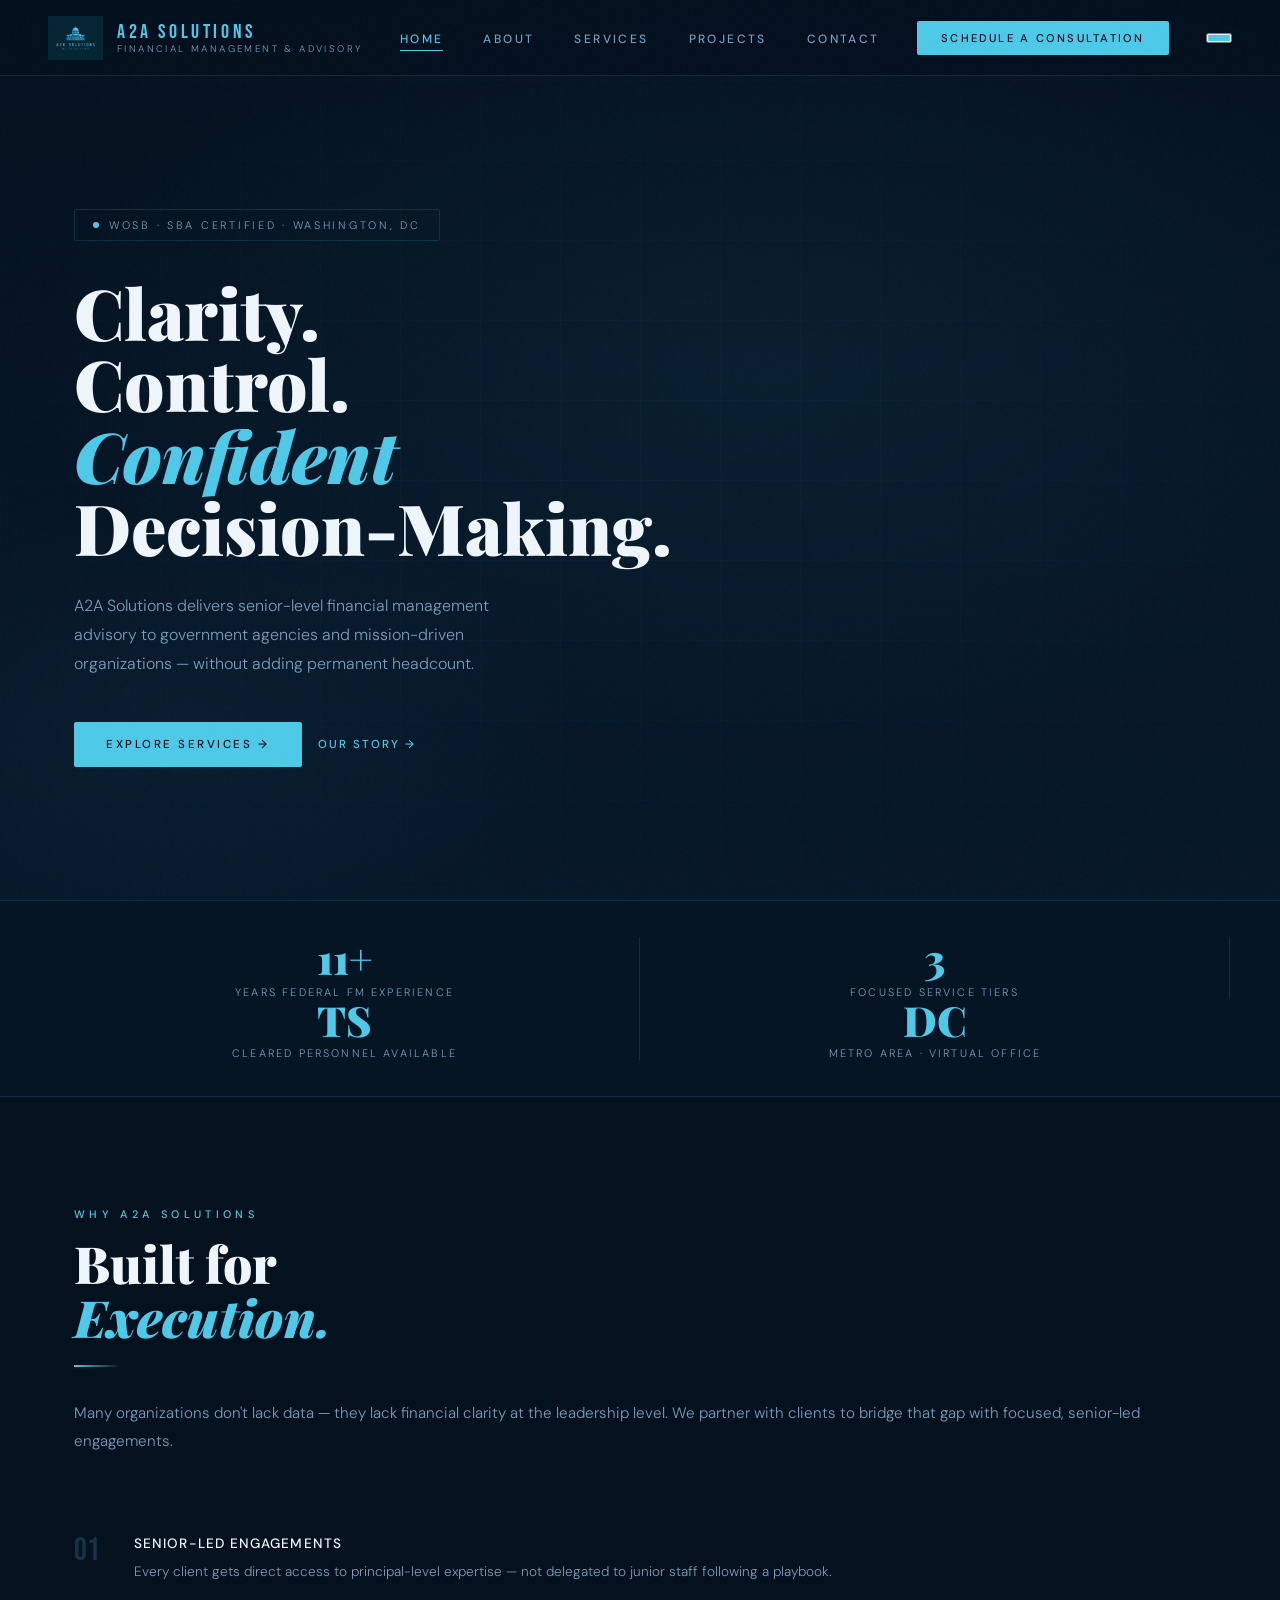
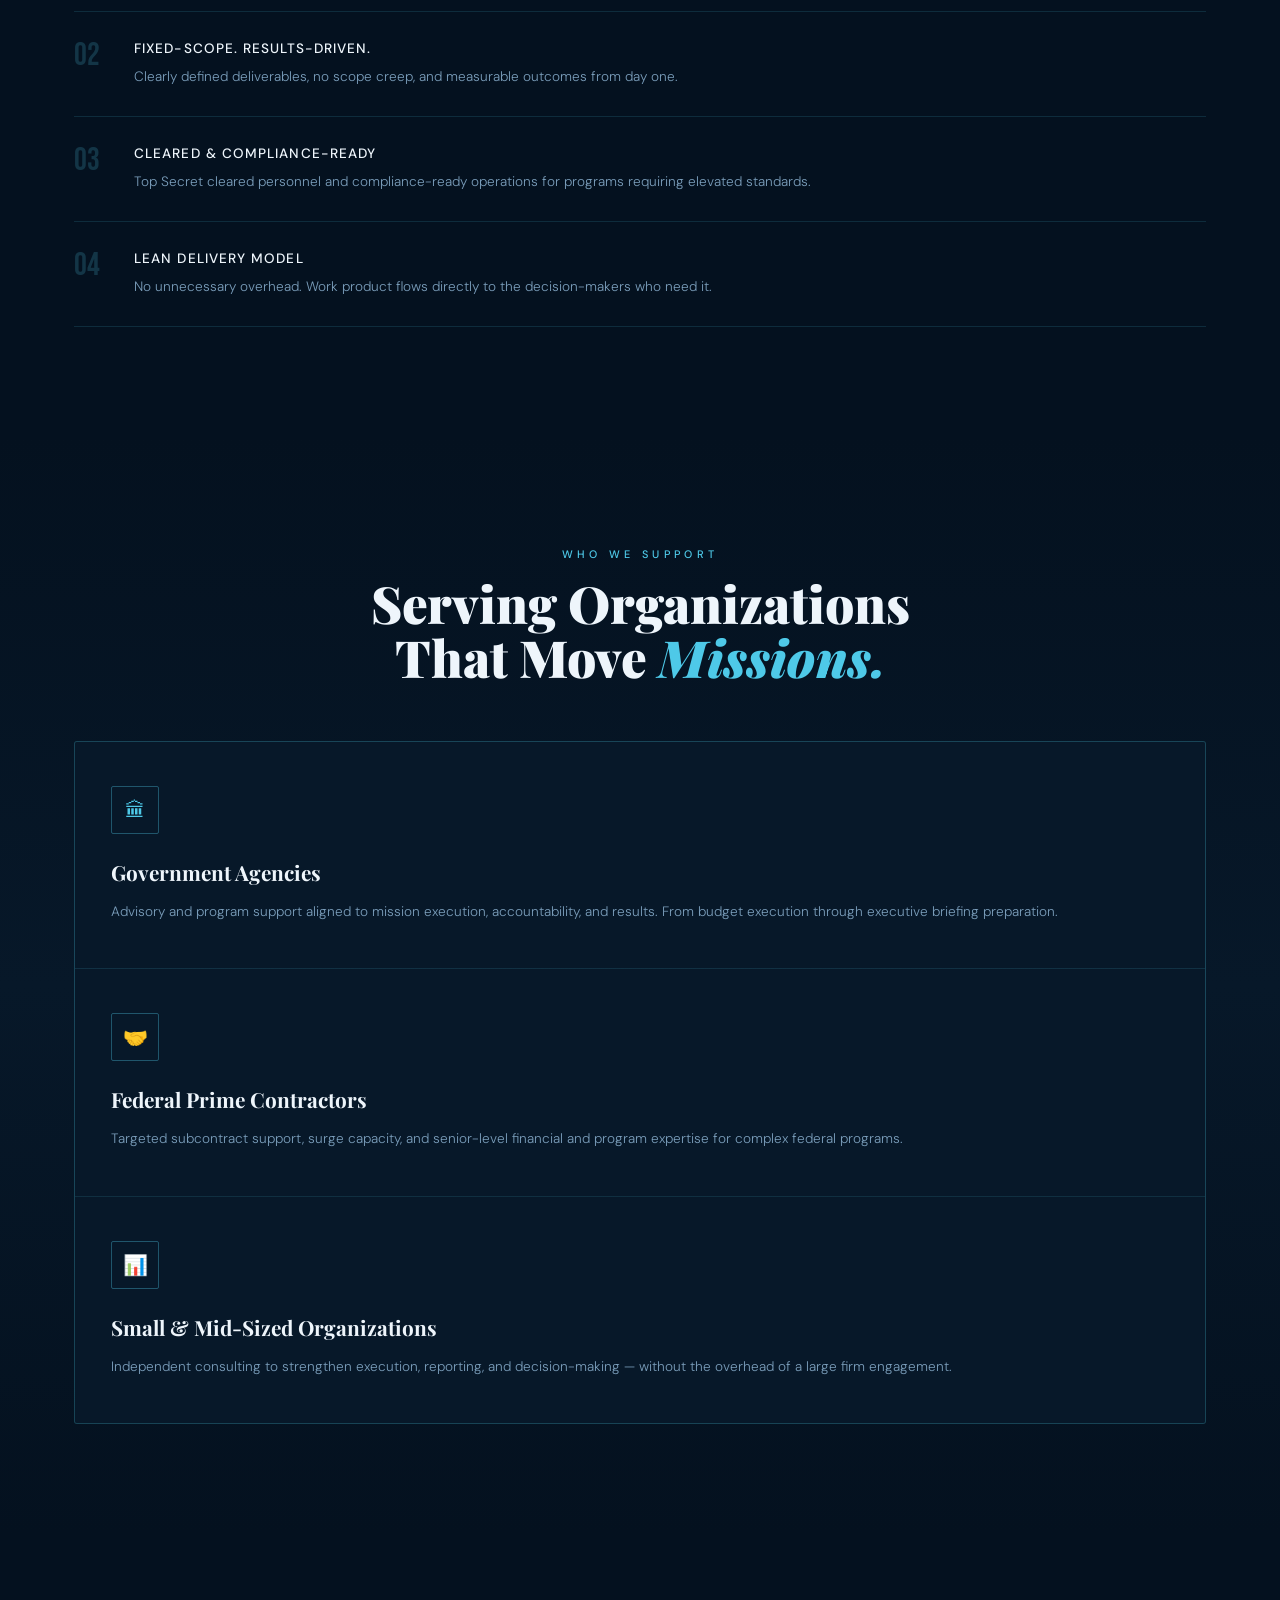
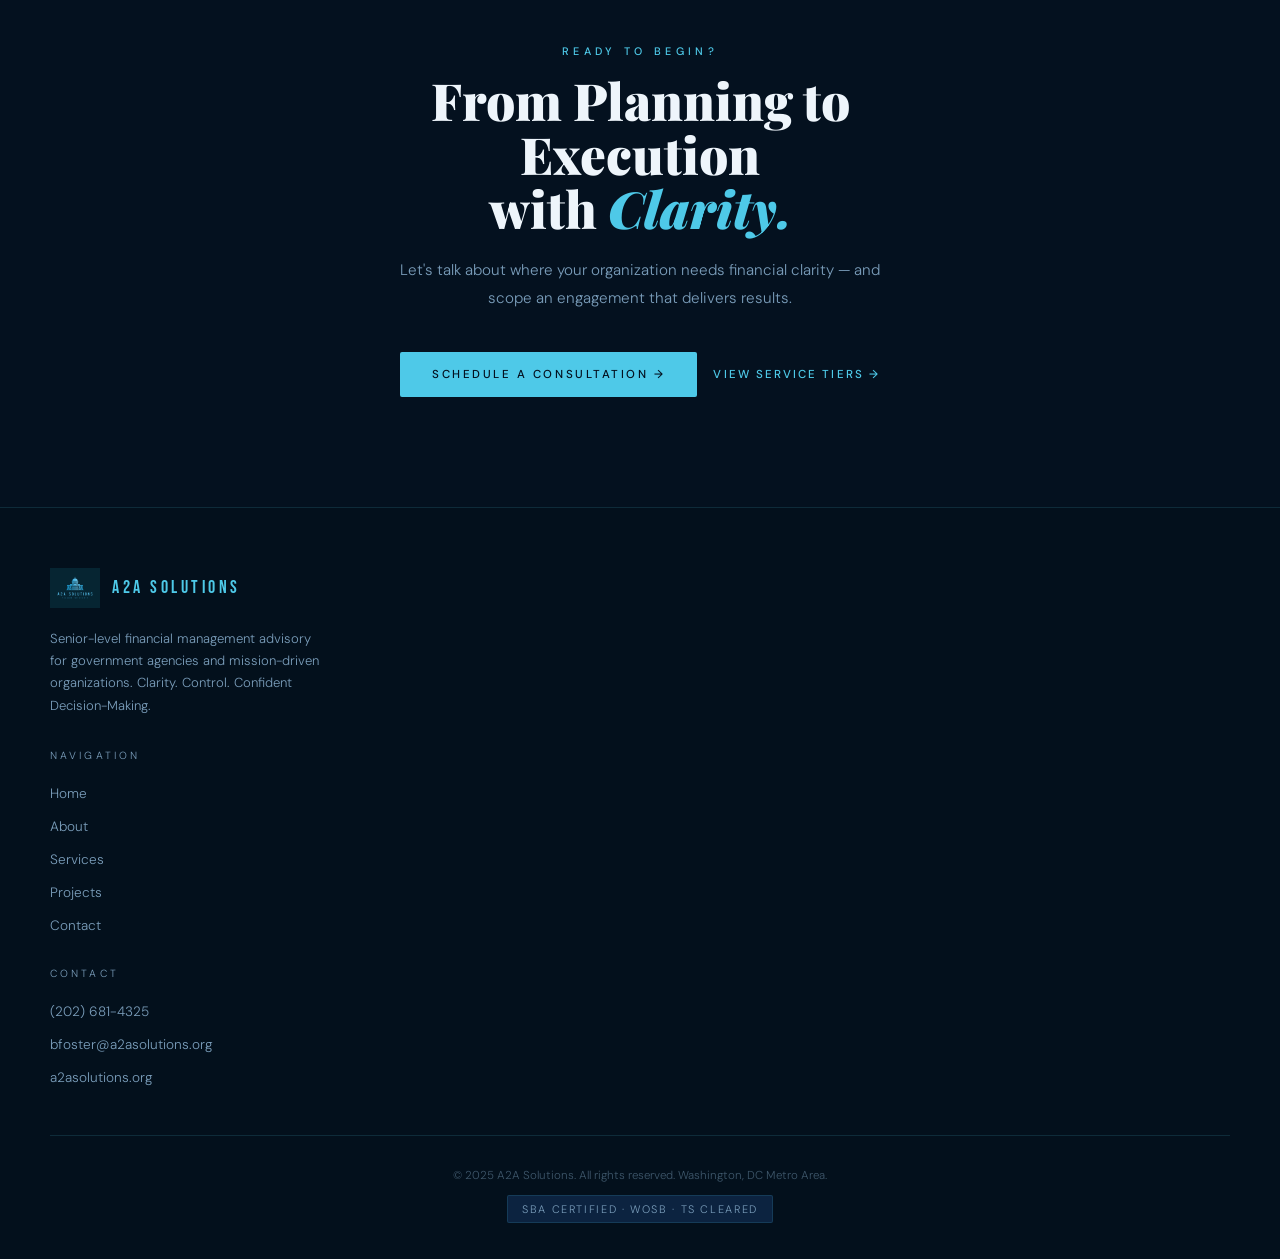
==== commit 54654684: "Update index.html" ====
--- a/index.html
+++ b/index.html
@@ -941,22 +941,7 @@
       from { opacity: 0; }
       to   { opacity: 1; }
     }
-.hamburger { display: none; }
-    /* ===== RESPONSIVE ===== */
-    @media (max-width: 900px) {
-      nav { padding: 0 24px; }
-      .nav-links { display: none; }
-      .nav-links { display: none; }
-.hamburger { display: flex; flex-direction: column; gap: 5px; background: none; border: none; cursor: pointer; padding: 8px; }
-.hamburger span { display: block; width: 22px; height: 2px; background: var(--cyan); border-radius: 2px; transition: all 0.3s; }
-.hamburger.open span:nth-child(1) { transform: rotate(45deg) translate(5px, 5px); }
-.hamburger.open span:nth-child(2) { opacity: 0; }
-.hamburger.open span:nth-child(3) { transform: rotate(-45deg) translate(5px, -5px); }
-.mobile-menu { display: none; position: fixed; top: 76px; left: 0; right: 0; background: rgba(4,17,31,0.97); backdrop-filter: blur(20px); border-bottom: 1px solid var(--border); z-index: 499; flex-direction: column; padding: 12px 0; }
-.mobile-menu.open { display: flex; }
-.mobile-menu a { padding: 16px 28px; font-size: 0.75rem; font-weight: 500; letter-spacing: 0.2em; text-transform: uppercase; color: var(--muted); text-decoration: none; border-bottom: 1px solid var(--border); transition: color 0.2s; cursor: pointer; }
-.mobile-menu a:last-child { border-bottom: none; }
-.mobile-menu a:hover, .mobile-menu a.active { color: var(--cyan); }
+
       .hero-content { grid-template-columns: 1fr; gap: 48px; padding: 60px 24px; }
       .hero-right { display: none; }
       .container { padding: 0 24px; }
@@ -967,6 +952,23 @@
       .hero-logo-img { width: 240px; }
       .footer-top { grid-template-columns: 1fr; gap: 32px; }
       .footer-bottom { flex-direction: column; gap: 12px; text-align: center; }
+    }
+
+    /* ===== HAMBURGER + MOBILE MENU ===== */
+    .hamburger { display: none; }
+    .hamburger span { display: block; width: 22px; height: 2px; background: var(--cyan); border-radius: 2px; transition: all 0.3s; }
+    .hamburger.open span:nth-child(1) { transform: rotate(45deg) translate(5px, 5px); }
+    .hamburger.open span:nth-child(2) { opacity: 0; }
+    .hamburger.open span:nth-child(3) { transform: rotate(-45deg) translate(5px, -5px); }
+    .mobile-menu { display: none; position: fixed; top: 76px; left: 0; right: 0; background: rgba(4,17,31,0.97); backdrop-filter: blur(20px); border-bottom: 1px solid var(--border); z-index: 499; flex-direction: column; padding: 12px 0; }
+    .mobile-menu.open { display: flex; }
+    .mobile-menu a { padding: 16px 28px; font-size: 0.75rem; font-weight: 500; letter-spacing: 0.2em; text-transform: uppercase; color: var(--muted); text-decoration: none; border-bottom: 1px solid var(--border); transition: color 0.2s; cursor: pointer; }
+    .mobile-menu a:last-child { border-bottom: none; }
+    .mobile-menu a:hover, .mobile-menu a.active { color: var(--cyan); }
+    @media (max-width: 900px) {
+      nav { padding: 0 24px; }
+      .nav-links { display: none; }
+      .hamburger { display: flex; flex-direction: column; gap: 5px; background: none; border: none; cursor: pointer; padding: 8px; }
     }
   </style>
 </head>
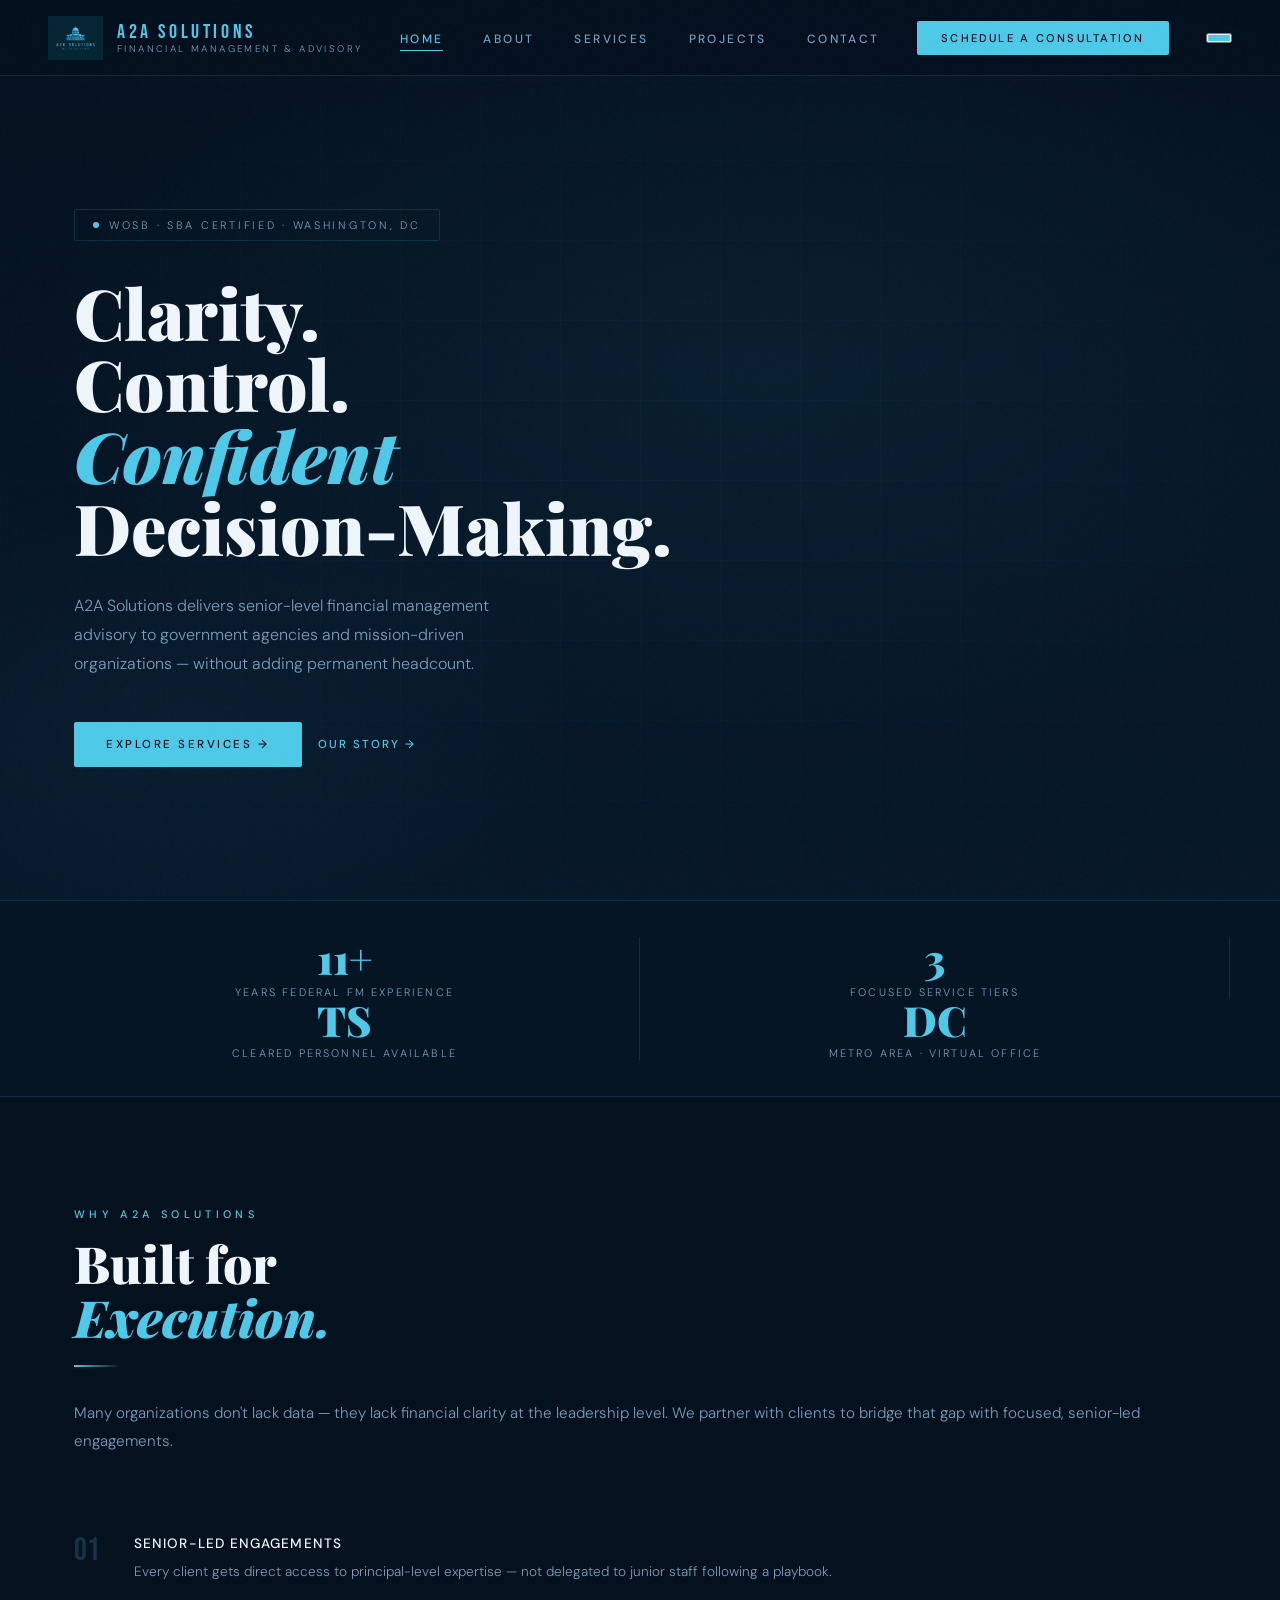
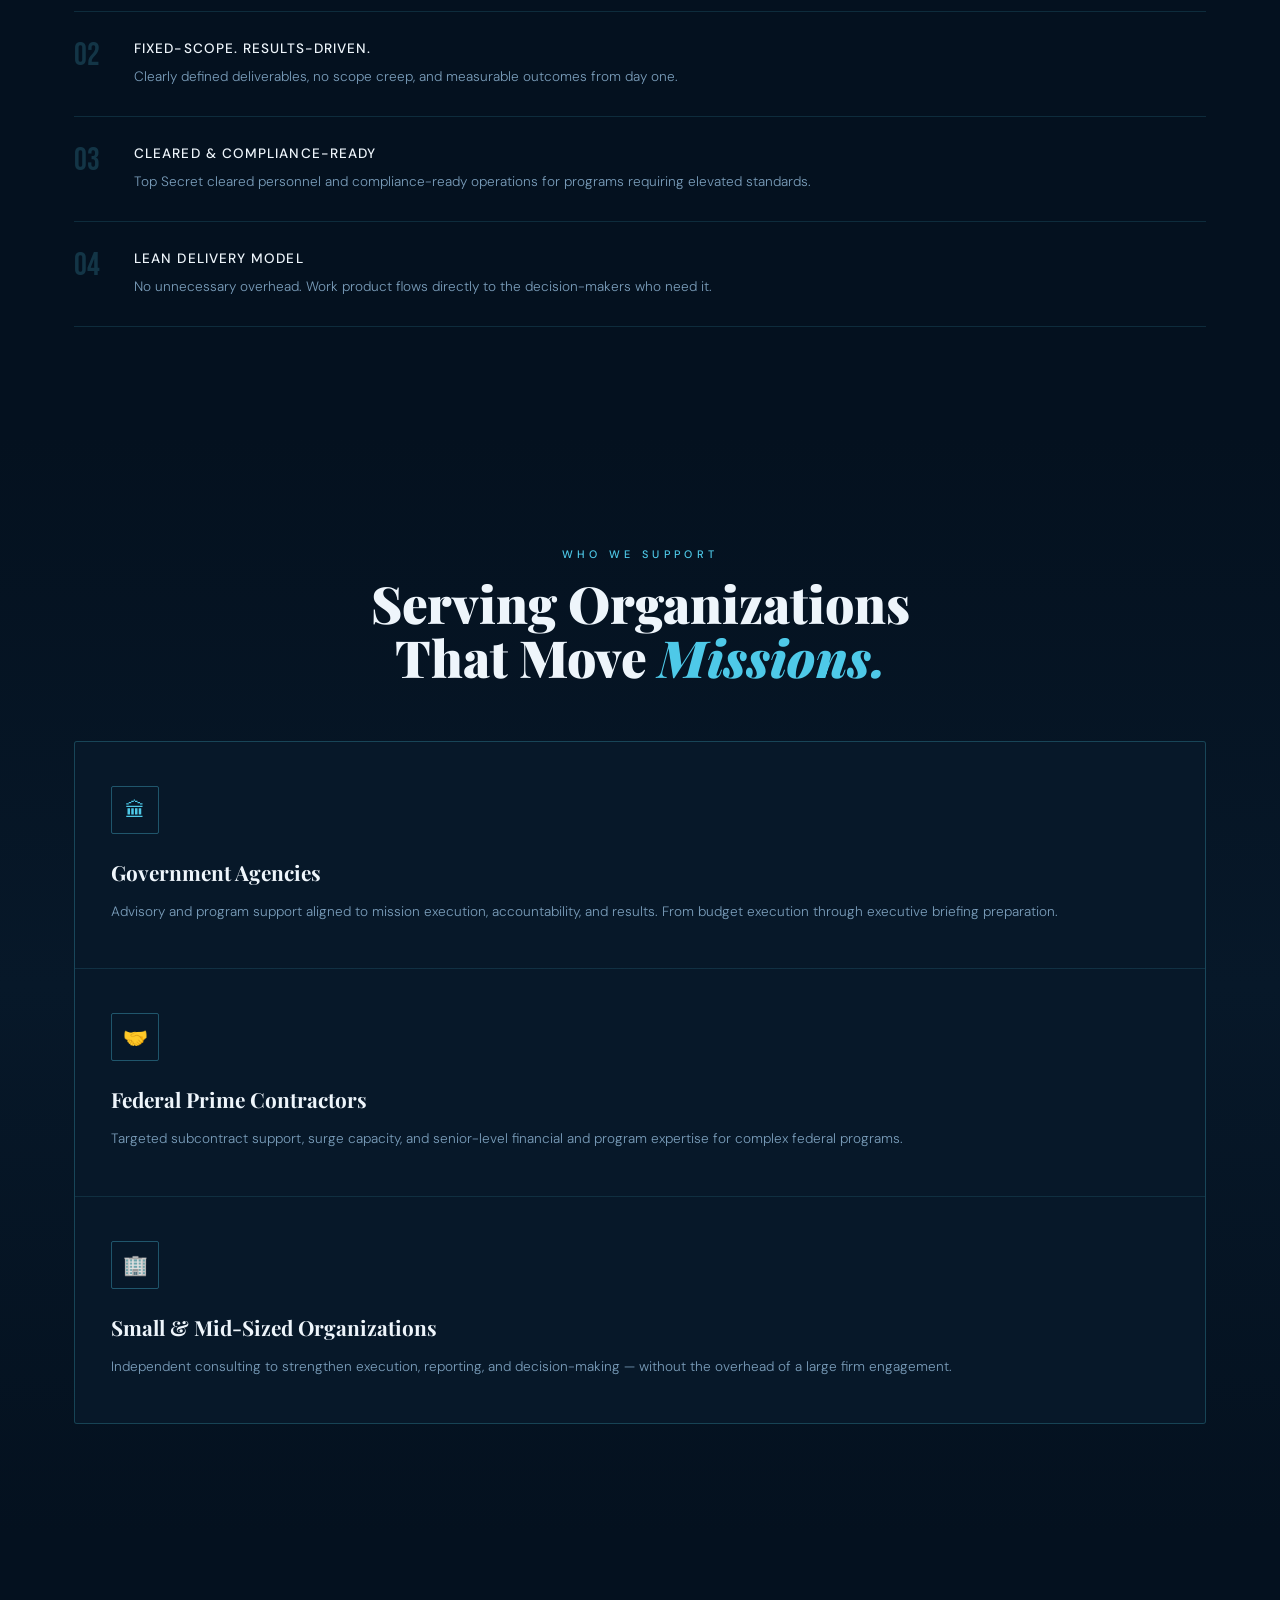
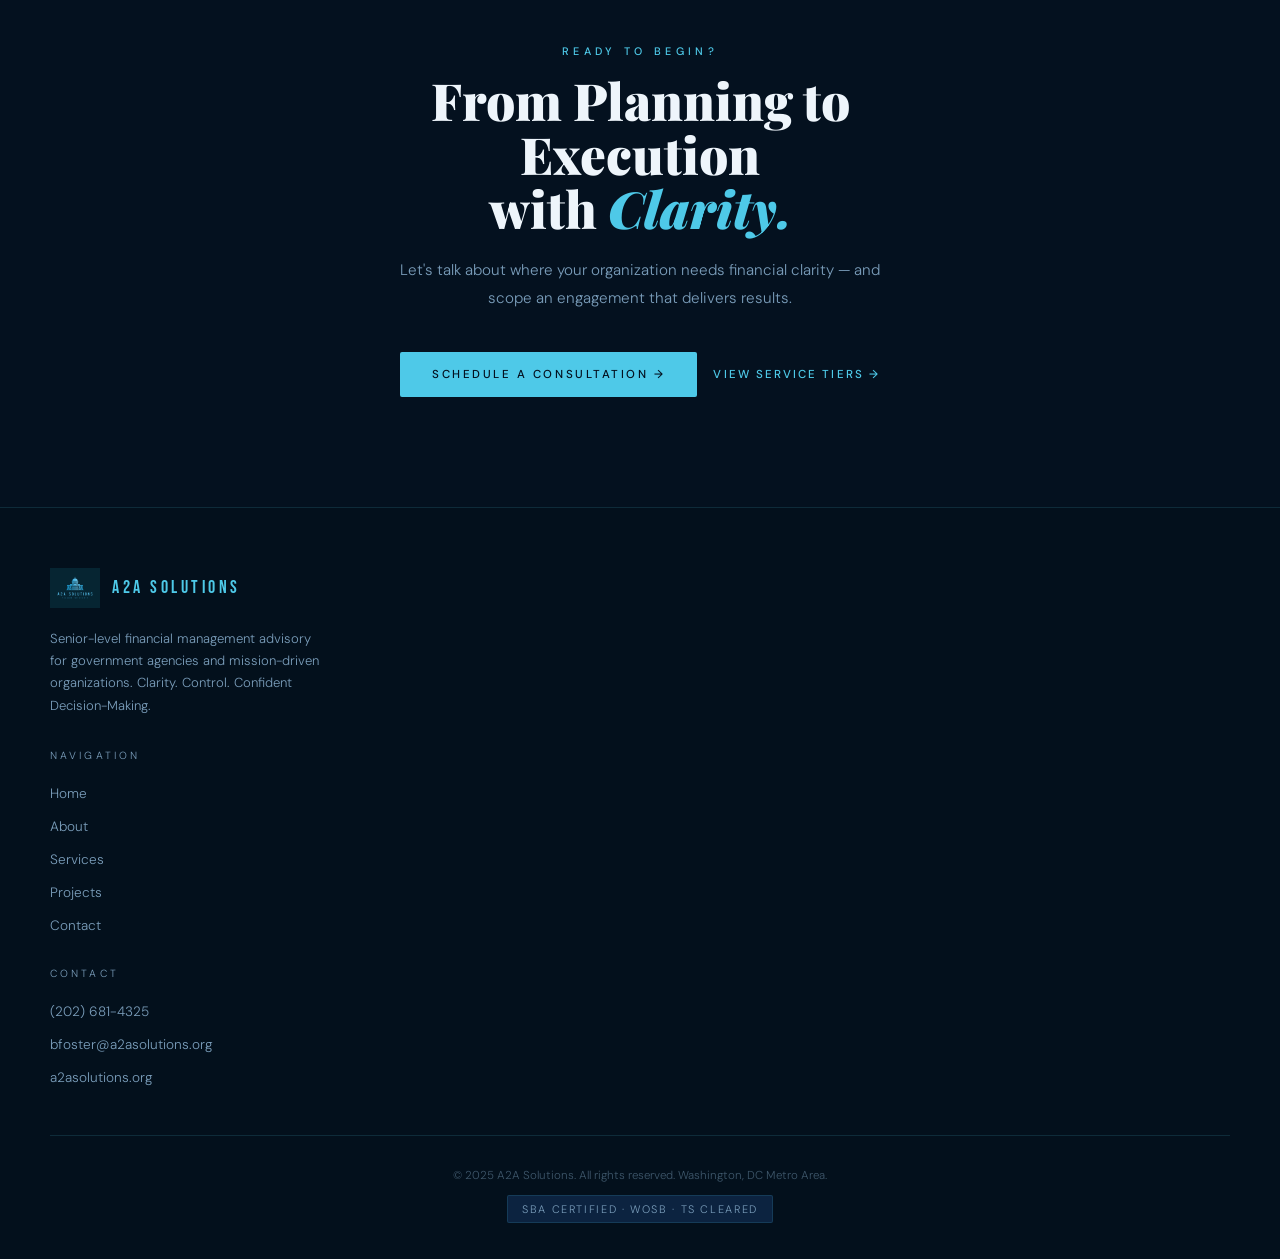
==== commit a108f439: "Update index.html" ====
--- a/index.html
+++ b/index.html
@@ -1124,7 +1124,7 @@
           <p class="serve-body">Targeted subcontract support, surge capacity, and senior-level financial and program expertise for complex federal programs.</p>
         </div>
         <div class="serve-card">
-          <div class="serve-icon">📊</div>
+          <div class="serve-icon">🏢</div>
           <div class="serve-title">Small &amp; Mid-Sized Organizations</div>
           <p class="serve-body">Independent consulting to strengthen execution, reporting, and decision-making — without the overhead of a large firm engagement.</p>
         </div>
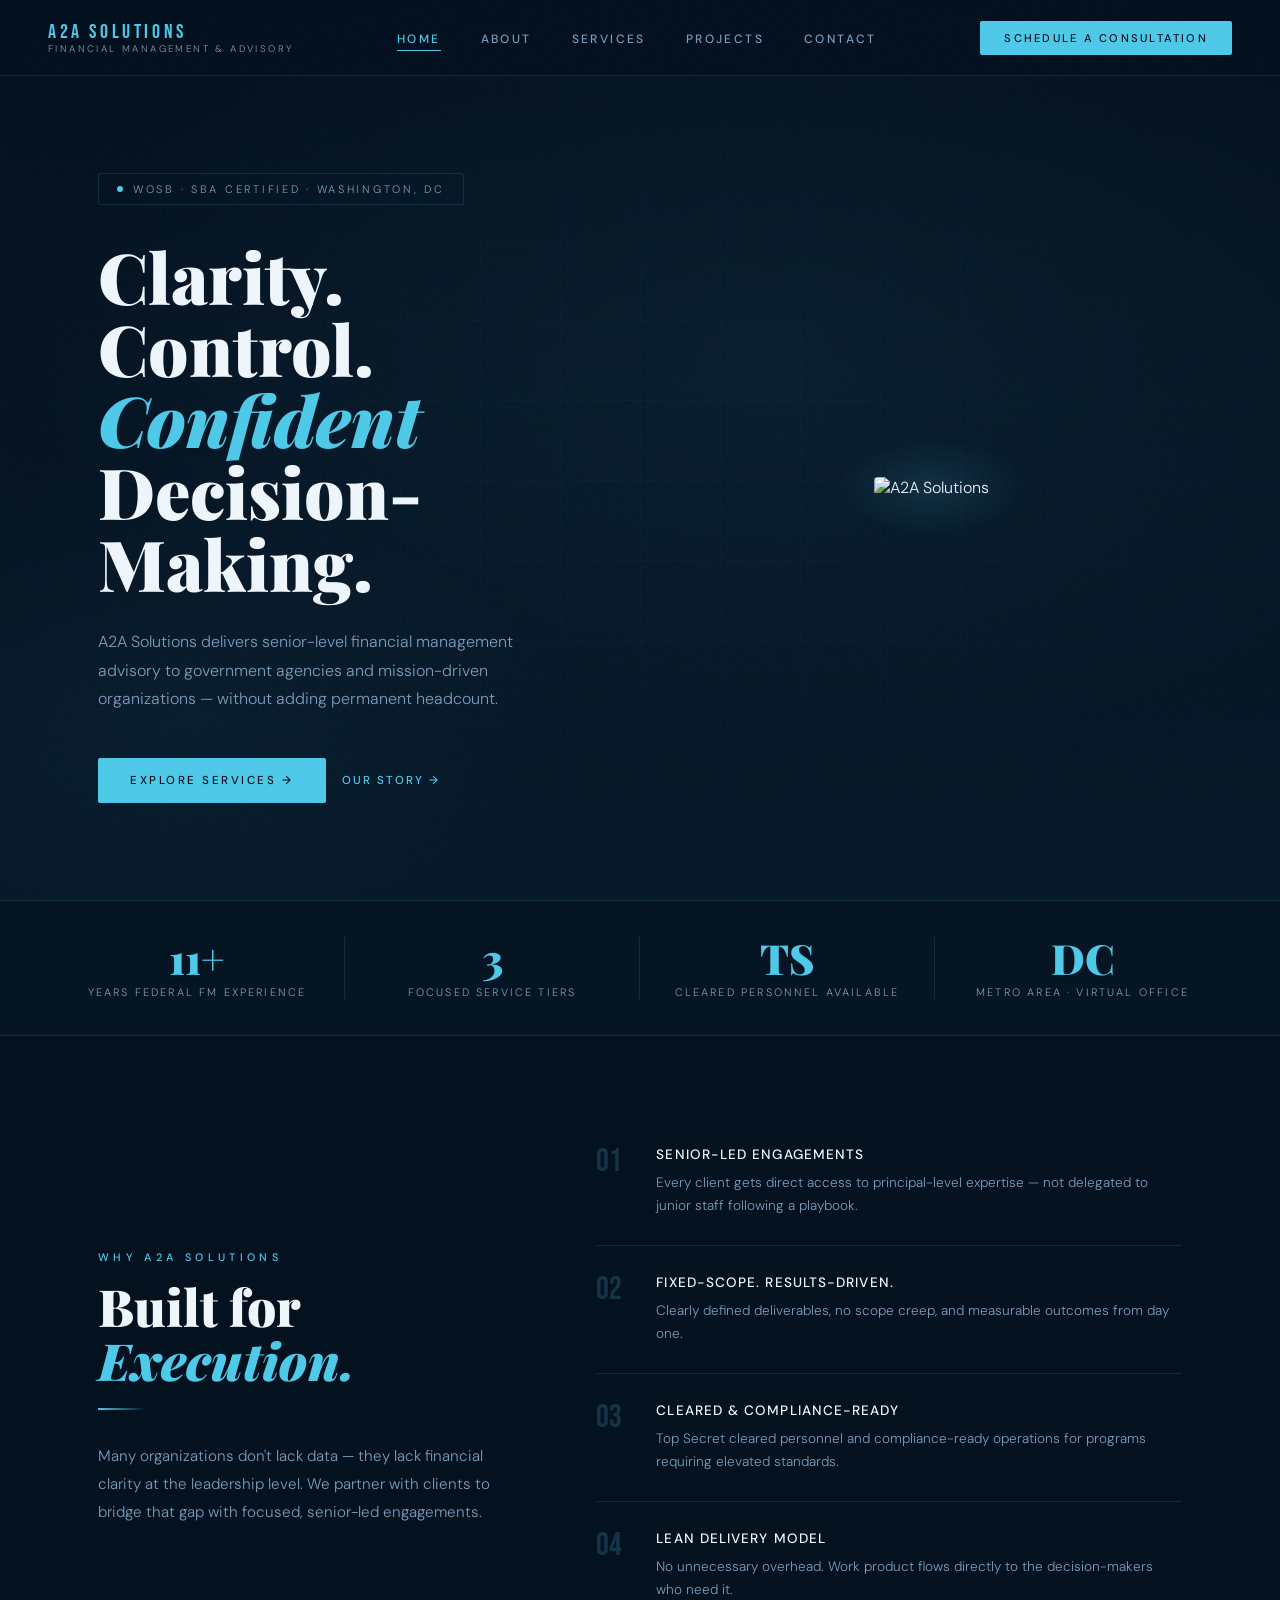
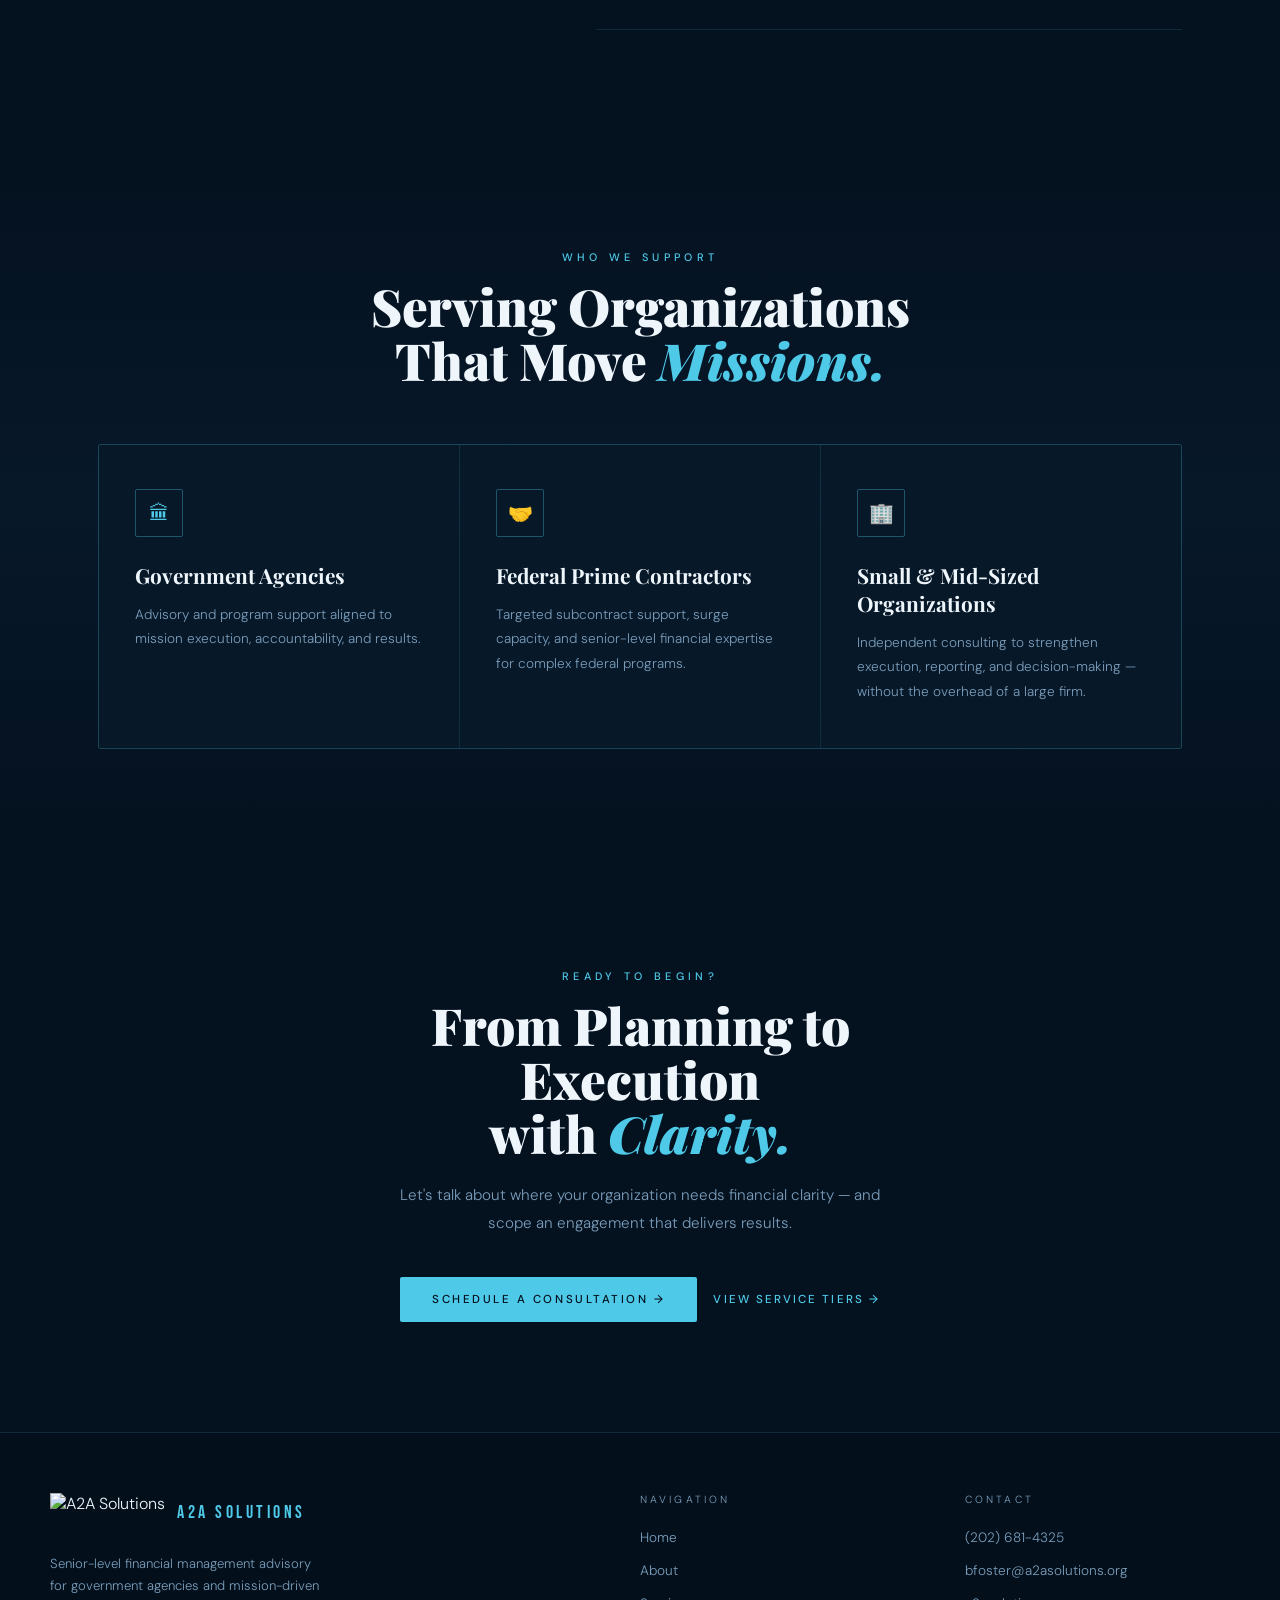
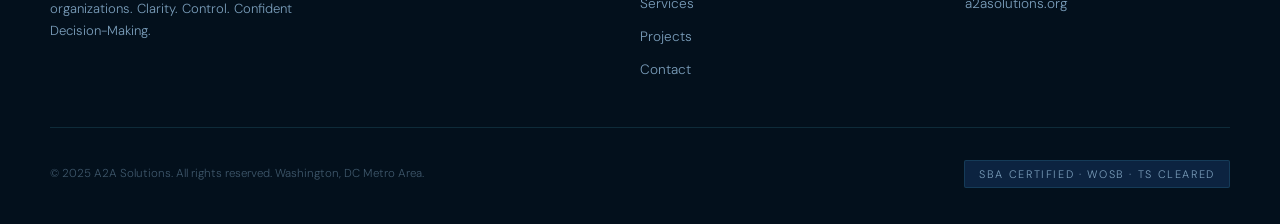
==== commit d0054cdb: "Update index.html" ====
--- a/index.html
+++ b/index.html
@@ -35,7 +35,6 @@
       cursor: default;
     }
 
-    /* ===== NOISE OVERLAY ===== */
     body::before {
       content: "";
       position: fixed;
@@ -168,15 +167,12 @@
       margin-bottom: 32px;
     }
 
-    /* Reveal animations */
     .reveal { opacity: 0; transform: translateY(28px); transition: opacity 0.7s, transform 0.7s; }
     .reveal.up { opacity: 1; transform: translateY(0); }
     .reveal-left { opacity: 0; transform: translateX(-32px); transition: opacity 0.7s, transform 0.7s; }
     .reveal-left.up { opacity: 1; transform: translateX(0); }
 
     /* ===================== HOME PAGE ===================== */
-
-    /* Hero */
     .hero {
       min-height: 100vh;
       display: flex;
@@ -193,7 +189,6 @@
         radial-gradient(ellipse 50% 40% at 15% 80%, rgba(78,201,232,0.04) 0%, transparent 60%),
         linear-gradient(180deg, #04111f 0%, #071829 100%);
     }
-    /* Architectural grid lines */
     .hero-grid {
       position: absolute;
       inset: 0;
@@ -215,7 +210,6 @@
       gap: 80px;
       align-items: center;
     }
-    .hero-left {}
     .hero-tag {
       display: inline-flex;
       align-items: center;
@@ -313,9 +307,7 @@
       opacity: 0;
       animation: fadeIn 1.2s 0.6s forwards;
     }
-    .hero-logo-wrap {
-      position: relative;
-    }
+    .hero-logo-wrap { position: relative; }
     .hero-logo-wrap::before {
       content: "";
       position: absolute;
@@ -336,7 +328,6 @@
       z-index: 1;
     }
 
-    /* Stats bar */
     .stats-bar {
       border-top: 1px solid var(--border);
       border-bottom: 1px solid var(--border);
@@ -371,11 +362,9 @@
       color: var(--muted);
     }
 
-    /* Home sections */
     .home-section { padding: 110px 0; }
     .home-section-alt { background: linear-gradient(180deg, var(--ink) 0%, #071829 50%, var(--ink) 100%); }
 
-    /* Who we serve cards */
     .serve-grid {
       display: grid;
       grid-template-columns: repeat(3, 1fr);
@@ -429,18 +418,13 @@
       color: var(--muted);
     }
 
-    /* Differentiators */
     .diff-split {
       display: grid;
       grid-template-columns: 5fr 7fr;
       gap: 80px;
       align-items: center;
     }
-    .diff-list {
-      display: flex;
-      flex-direction: column;
-      gap: 0;
-    }
+    .diff-list { display: flex; flex-direction: column; gap: 0; }
     .diff-item {
       display: flex;
       gap: 20px;
@@ -465,178 +449,7 @@
       color: var(--white);
       margin-bottom: 8px;
     }
-    .diff-content p {
-      font-size: 0.85rem;
-      line-height: 1.7;
-      color: var(--muted);
-    }
-
-    /* ===================== SERVICES PAGE ===================== */
-    .services-hero {
-      padding: 160px 0 80px;
-      background: linear-gradient(160deg, #071829 0%, var(--ink) 70%);
-      position: relative;
-      overflow: hidden;
-    }
-    .services-hero::after {
-      content: "";
-      position: absolute;
-      bottom: 0; left: 0; right: 0;
-      height: 1px;
-      background: linear-gradient(90deg, transparent, var(--cyan-dim), transparent);
-    }
-    .services-hero-bg {
-      position: absolute;
-      inset: 0;
-      background: radial-gradient(ellipse 60% 80% at 80% 50%, rgba(78,201,232,0.05), transparent);
-      pointer-events: none;
-    }
-
-    .tier-grid {
-      display: grid;
-      grid-template-columns: repeat(3, 1fr);
-      gap: 2px;
-      background: var(--border);
-      border-radius: 3px;
-      overflow: hidden;
-      border: 1px solid var(--border);
-    }
-    .tier-card {
-      background: var(--deep);
-      padding: 48px 36px 44px;
-      display: flex;
-      flex-direction: column;
-      position: relative;
-      overflow: hidden;
-      transition: background 0.3s;
-    }
-    .tier-card::after {
-      content: "";
-      position: absolute;
-      bottom: 0; left: 0; right: 0;
-      height: 0;
-      background: var(--cyan-glow);
-      transition: height 0.3s;
-    }
-    .tier-card:hover { background: #0e2542; }
-    .tier-card:hover::after { height: 100%; }
-    .tier-inner { position: relative; z-index: 1; flex: 1; display: flex; flex-direction: column; }
-    .tier-badge {
-      display: inline-flex;
-      align-items: center;
-      gap: 8px;
-      border: 1px solid var(--border-hi);
-      padding: 6px 14px;
-      border-radius: 2px;
-      font-size: 0.62rem;
-      font-weight: 500;
-      letter-spacing: 0.3em;
-      text-transform: uppercase;
-      color: var(--cyan);
-      background: rgba(78,201,232,0.05);
-      margin-bottom: 28px;
-      align-self: flex-start;
-    }
-    .tier-name {
-      font-family: "Playfair Display", serif;
-      font-size: 1.55rem;
-      font-weight: 700;
-      line-height: 1.2;
-      color: var(--white);
-      margin-bottom: 12px;
-    }
-    .tier-rule { width: 28px; height: 1px; background: var(--cyan-dim); margin-bottom: 24px; }
-    .tier-items {
-      list-style: none;
-      flex: 1;
-      margin-bottom: 36px;
-    }
-    .tier-items li {
-      font-size: 0.85rem;
-      line-height: 1.6;
-      color: var(--pale);
-      padding: 8px 0;
-      padding-left: 18px;
-      border-bottom: 1px solid rgba(78,201,232,0.06);
-      position: relative;
-    }
-    .tier-items li::before {
-      content: "›";
-      position: absolute;
-      left: 0;
-      color: var(--cyan-dim);
-    }
-    .tier-price-block {
-      border-top: 1px solid var(--border);
-      padding-top: 24px;
-    }
-    .price-type {
-      font-size: 0.6rem;
-      letter-spacing: 0.3em;
-      text-transform: uppercase;
-      color: var(--muted);
-      margin-bottom: 4px;
-    }
-    .price-amount {
-      font-family: "Playfair Display", serif;
-      font-size: 1.5rem;
-      font-weight: 700;
-      color: var(--cyan);
-    }
-    .price-note { font-size: 0.72rem; color: var(--muted); margin-top: 4px; }
-
-    /* Flyer section */
-    .flyer-section { padding: 100px 0; }
-    .flyer-wrap {
-      display: grid;
-      grid-template-columns: 1fr 1fr;
-      gap: 80px;
-      align-items: center;
-    }
-    .flyer-text {}
-    .flyer-img-frame {
-      position: relative;
-    }
-    .flyer-img-frame::before {
-      content: "";
-      position: absolute;
-      inset: -12px;
-      border: 1px solid var(--border);
-      border-radius: 4px;
-      pointer-events: none;
-    }
-    .flyer-img-frame img {
-      width: 100%;
-      border-radius: 2px;
-      display: block;
-      box-shadow: 0 40px 80px rgba(0,0,0,0.5);
-    }
-
-    /* Capabilities callout */
-    .capabilities {
-      display: grid;
-      grid-template-columns: repeat(2, 1fr);
-      gap: 20px;
-      margin-top: 40px;
-    }
-    .cap-item {
-      display: flex;
-      gap: 14px;
-      align-items: flex-start;
-      padding: 20px;
-      background: var(--mid);
-      border: 1px solid var(--border);
-      border-radius: 2px;
-      transition: border-color 0.3s;
-    }
-    .cap-item:hover { border-color: var(--border-hi); }
-    .cap-check {
-      color: var(--cyan);
-      font-size: 14px;
-      margin-top: 2px;
-      flex-shrink: 0;
-    }
-    .cap-text { font-size: 0.82rem; line-height: 1.6; color: var(--muted); }
+    .diff-content p { font-size: 0.85rem; line-height: 1.7; color: var(--muted); }
 
     /* ===================== ABOUT PAGE ===================== */
     .about-hero {
@@ -675,7 +488,6 @@
       z-index: 1;
       border-radius: 4px;
     }
-
     .mission-block {
       background: var(--mid);
       border: 1px solid var(--border);
@@ -691,7 +503,6 @@
       line-height: 1.7;
       color: var(--white);
     }
-
     .credentials-row {
       display: grid;
       grid-template-columns: repeat(3, 1fr);
@@ -728,11 +539,7 @@
       overflow: hidden;
       margin-top: 56px;
     }
-    .value-card {
-      background: var(--deep);
-      padding: 40px 28px;
-      transition: background 0.3s;
-    }
+    .value-card { background: var(--deep); padding: 40px 28px; transition: background 0.3s; }
     .value-card:hover { background: var(--mid); }
     .value-num {
       font-family: "Bebas Neue", sans-serif;
@@ -763,7 +570,6 @@
       gap: 80px;
       padding: 80px 0 110px;
     }
-    .contact-info {}
     .contact-info p { font-size: 0.9rem; line-height: 1.85; color: var(--muted); margin-bottom: 40px; }
     .contact-detail-list { display: flex; flex-direction: column; gap: 20px; margin-bottom: 48px; }
     .contact-detail {
@@ -791,31 +597,17 @@
     }
     .cd-label { font-size: 0.62rem; letter-spacing: 0.2em; text-transform: uppercase; color: var(--muted); margin-bottom: 3px; }
     .cd-value { font-size: 0.88rem; font-weight: 500; color: var(--white); }
-
     .contact-form {
       background: var(--deep);
       border: 1px solid var(--border);
       border-radius: 3px;
       padding: 48px 44px;
     }
-    .form-title {
-      font-family: "Playfair Display", serif;
-      font-size: 1.6rem;
-      font-weight: 700;
-      color: var(--white);
-      margin-bottom: 8px;
-    }
+    .form-title { font-family: "Playfair Display", serif; font-size: 1.6rem; font-weight: 700; color: var(--white); margin-bottom: 8px; }
     .form-sub { font-size: 0.85rem; color: var(--muted); margin-bottom: 36px; line-height: 1.6; }
     .form-row { display: grid; grid-template-columns: 1fr 1fr; gap: 20px; }
     .form-field { margin-bottom: 20px; }
-    .form-label {
-      font-size: 0.62rem;
-      letter-spacing: 0.25em;
-      text-transform: uppercase;
-      color: var(--muted);
-      display: block;
-      margin-bottom: 8px;
-    }
+    .form-label { font-size: 0.62rem; letter-spacing: 0.25em; text-transform: uppercase; color: var(--muted); display: block; margin-bottom: 8px; }
     .form-input, .form-select, .form-textarea {
       width: 100%;
       background: var(--mid);
@@ -851,18 +643,9 @@
       margin-top: 8px;
     }
     .form-submit:hover { background: var(--pale); transform: translateY(-2px); }
-    .form-success {
-      display: none;
-      text-align: center;
-      padding: 40px 0;
-    }
+    .form-success { display: none; text-align: center; padding: 40px 0; }
     .form-success-icon { font-size: 3rem; margin-bottom: 16px; }
-    .form-success h3 {
-      font-family: "Playfair Display", serif;
-      font-size: 1.5rem;
-      color: var(--white);
-      margin-bottom: 12px;
-    }
+    .form-success h3 { font-family: "Playfair Display", serif; font-size: 1.5rem; color: var(--white); margin-bottom: 12px; }
     .form-success p { font-size: 0.88rem; color: var(--muted); line-height: 1.7; }
 
     /* ===================== FOOTER ===================== */
@@ -871,10 +654,7 @@
       border-top: 1px solid var(--border);
       padding: 60px 48px 36px;
     }
-    .footer-inner {
-      max-width: 1180px;
-      margin: 0 auto;
-    }
+    .footer-inner { max-width: 1180px; margin: 0 auto; }
     .footer-top {
       display: grid;
       grid-template-columns: 2fr 1fr 1fr;
@@ -883,7 +663,6 @@
       border-bottom: 1px solid var(--border);
       margin-bottom: 32px;
     }
-    .footer-brand {}
     .footer-logo {
       display: flex;
       align-items: center;
@@ -892,47 +671,16 @@
       cursor: pointer;
     }
     .footer-logo img { height: 40px; }
-    .footer-logo-text {
-      font-family: "Bebas Neue", sans-serif;
-      font-size: 1.1rem;
-      letter-spacing: 0.2em;
-      color: var(--cyan);
-    }
+    .footer-logo-text { font-family: "Bebas Neue", sans-serif; font-size: 1.1rem; letter-spacing: 0.2em; color: var(--cyan); }
     .footer-tagline { font-size: 0.82rem; line-height: 1.7; color: var(--muted); max-width: 280px; }
-    .footer-col-title {
-      font-size: 0.65rem;
-      letter-spacing: 0.3em;
-      text-transform: uppercase;
-      color: var(--muted);
-      margin-bottom: 20px;
-    }
+    .footer-col-title { font-size: 0.65rem; letter-spacing: 0.3em; text-transform: uppercase; color: var(--muted); margin-bottom: 20px; }
     .footer-links { list-style: none; display: flex; flex-direction: column; gap: 12px; }
-    .footer-links a {
-      font-size: 0.85rem;
-      color: var(--muted);
-      text-decoration: none;
-      cursor: pointer;
-      transition: color 0.2s;
-    }
+    .footer-links a { font-size: 0.85rem; color: var(--muted); text-decoration: none; cursor: pointer; transition: color 0.2s; }
     .footer-links a:hover { color: var(--cyan); }
-    .footer-bottom {
-      display: flex;
-      justify-content: space-between;
-      align-items: center;
-    }
+    .footer-bottom { display: flex; justify-content: space-between; align-items: center; }
     .footer-copy { font-size: 0.72rem; color: rgba(122,157,186,0.5); }
-    .footer-cert {
-      font-size: 0.68rem;
-      letter-spacing: 0.15em;
-      text-transform: uppercase;
-      color: var(--muted);
-      background: var(--mid);
-      border: 1px solid var(--border);
-      padding: 6px 14px;
-      border-radius: 2px;
-    }
-
-    /* ===== KEYFRAMES ===== */
+    .footer-cert { font-size: 0.68rem; letter-spacing: 0.15em; text-transform: uppercase; color: var(--muted); background: var(--mid); border: 1px solid var(--border); padding: 6px 14px; border-radius: 2px; }
+
     @keyframes fadeUp {
       from { opacity: 0; transform: translateY(20px); }
       to   { opacity: 1; transform: translateY(0); }
@@ -942,19 +690,21 @@
       to   { opacity: 1; }
     }
 
+    @media (max-width: 900px) {
+      nav { padding: 0 24px; }
+      .nav-links { display: none; }
+      .hamburger { display: flex; flex-direction: column; gap: 5px; background: none; border: none; cursor: pointer; padding: 8px; }
       .hero-content { grid-template-columns: 1fr; gap: 48px; padding: 60px 24px; }
       .hero-right { display: none; }
       .container { padding: 0 24px; }
       .stats-inner { grid-template-columns: repeat(2, 1fr); }
-      .serve-grid, .tier-grid, .values-grid { grid-template-columns: 1fr; }
-      .diff-split, .flyer-wrap, .about-grid, .contact-grid { grid-template-columns: 1fr; }
+      .serve-grid, .values-grid { grid-template-columns: 1fr; }
+      .diff-split, .about-grid, .contact-grid { grid-template-columns: 1fr; }
       .credentials-row, .form-row { grid-template-columns: 1fr; }
-      .hero-logo-img { width: 240px; }
       .footer-top { grid-template-columns: 1fr; gap: 32px; }
       .footer-bottom { flex-direction: column; gap: 12px; text-align: center; }
     }
 
-    /* ===== HAMBURGER + MOBILE MENU ===== */
     .hamburger { display: none; }
     .hamburger span { display: block; width: 22px; height: 2px; background: var(--cyan); border-radius: 2px; transition: all 0.3s; }
     .hamburger.open span:nth-child(1) { transform: rotate(45deg) translate(5px, 5px); }
@@ -965,46 +715,38 @@
     .mobile-menu a { padding: 16px 28px; font-size: 0.75rem; font-weight: 500; letter-spacing: 0.2em; text-transform: uppercase; color: var(--muted); text-decoration: none; border-bottom: 1px solid var(--border); transition: color 0.2s; cursor: pointer; }
     .mobile-menu a:last-child { border-bottom: none; }
     .mobile-menu a:hover, .mobile-menu a.active { color: var(--cyan); }
-    @media (max-width: 900px) {
-      nav { padding: 0 24px; }
-      .nav-links { display: none; }
-      .hamburger { display: flex; flex-direction: column; gap: 5px; background: none; border: none; cursor: pointer; padding: 8px; }
-    }
   </style>
 </head>
 <body>
 
 <!-- ===== NAV ===== -->
 <nav>
-  <div class="nav-logo" onclick="showPage('home')">
-    <img src="[data-uri]" alt="A2A Solutions Logo"/>
+  <a class="nav-logo" onclick="showPage('home')">
     <div class="nav-wordmark">
       <span class="nav-wordmark-main">A2A Solutions</span>
       <span class="nav-wordmark-sub">Financial Management &amp; Advisory</span>
     </div>
-  </div>
+  </a>
   <ul class="nav-links">
     <li><a onclick="showPage('home')" id="nav-home" class="active">Home</a></li>
     <li><a onclick="showPage('about')" id="nav-about">About</a></li>
-    <li><a onclick="showPage('services')" id="nav-services">Services</a></li>
+    <li><a href="services.html" id="nav-services">Services</a></li>
     <li><a href="projects.html">Projects</a></li>
     <li><a onclick="showPage('contact')" id="nav-contact">Contact</a></li>
   </ul>
   <a class="nav-cta" onclick="showPage('contact')">Schedule a Consultation</a>
-<button class="hamburger" onclick="toggleMenu()" id="hamburger">
-  <span></span><span></span><span></span>
-</button>
+  <button class="hamburger" onclick="toggleMenu()" id="hamburger">
+    <span></span><span></span><span></span>
+  </button>
+</nav>
 
 <div class="mobile-menu" id="mobile-menu">
   <a onclick="showPage('home'); closeMenu()">Home</a>
   <a onclick="showPage('about'); closeMenu()">About</a>
-  <a onclick="showPage('services'); closeMenu()">Services</a>
+  <a href="services.html" onclick="closeMenu()">Services</a>
   <a href="projects.html" onclick="closeMenu()">Projects</a>
   <a onclick="showPage('contact'); closeMenu()">Contact</a>
 </div>
-
-</nav>
-</nav>
 
 <!-- ===================== HOME PAGE ===================== -->
 <div class="page active" id="page-home">
@@ -1028,13 +770,13 @@
           A2A Solutions delivers senior-level financial management advisory to government agencies and mission-driven organizations — without adding permanent headcount.
         </p>
         <div class="hero-actions">
-          <a class="btn-primary" onclick="showPage('services')">Explore Services →</a>
+          <a class="btn-primary" href="services.html">Explore Services →</a>
           <a class="btn-ghost" onclick="showPage('about')">Our Story →</a>
         </div>
       </div>
       <div class="hero-right">
         <div class="hero-logo-wrap">
-          <img class="hero-logo-img" src="[data-uri]" alt="A2A Solutions"/>
+          <img class="hero-logo-img" src="assets/logo.jpg" alt="A2A Solutions"/>
         </div>
       </div>
     </div>
@@ -1116,17 +858,17 @@
         <div class="serve-card">
           <div class="serve-icon">🏛</div>
           <div class="serve-title">Government Agencies</div>
-          <p class="serve-body">Advisory and program support aligned to mission execution, accountability, and results. From budget execution through executive briefing preparation.</p>
+          <p class="serve-body">Advisory and program support aligned to mission execution, accountability, and results.</p>
         </div>
         <div class="serve-card">
           <div class="serve-icon">🤝</div>
           <div class="serve-title">Federal Prime Contractors</div>
-          <p class="serve-body">Targeted subcontract support, surge capacity, and senior-level financial and program expertise for complex federal programs.</p>
+          <p class="serve-body">Targeted subcontract support, surge capacity, and senior-level financial expertise for complex federal programs.</p>
         </div>
         <div class="serve-card">
           <div class="serve-icon">🏢</div>
           <div class="serve-title">Small &amp; Mid-Sized Organizations</div>
-          <p class="serve-body">Independent consulting to strengthen execution, reporting, and decision-making — without the overhead of a large firm engagement.</p>
+          <p class="serve-body">Independent consulting to strengthen execution, reporting, and decision-making — without the overhead of a large firm.</p>
         </div>
       </div>
     </div>
@@ -1139,132 +881,12 @@
       <p class="body-text" style="max-width:480px; margin:0 auto 40px;">Let's talk about where your organization needs financial clarity — and scope an engagement that delivers results.</p>
       <div style="display:flex; gap:16px; justify-content:center; flex-wrap:wrap;">
         <a class="btn-primary" onclick="showPage('contact')">Schedule a Consultation →</a>
-        <a class="btn-ghost" onclick="showPage('services')">View Service Tiers →</a>
+        <a class="btn-ghost" href="services.html">View Service Tiers →</a>
       </div>
     </div>
   </section>
 
 </div><!-- /home page -->
-
-<!-- ===================== SERVICES PAGE ===================== -->
-<div class="page" id="page-services">
-
-  <section class="services-hero">
-    <div class="services-hero-bg"></div>
-    <div class="container" style="position:relative; z-index:2;">
-      <span class="eyebrow">A2A Solutions · Service Offerings</span>
-      <h1 class="section-title" style="font-size: clamp(3rem, 5vw, 4.8rem); max-width: 700px;">
-        Senior Expertise.<br><em>Three Focused Tiers.</em>
-      </h1>
-      <p class="body-text" style="max-width:560px; margin-top:20px;">
-        Each engagement tier is structured to deliver executive-ready outcomes. No bloated teams. No ambiguous scope. Direct access to senior expertise from day one.
-      </p>
-    </div>
-  </section>
-
-  <section style="padding: 80px 0 100px;">
-    <div class="container">
-      <div class="tier-grid reveal">
-        <!-- TIER I -->
-        <div class="tier-card">
-          <div class="tier-inner">
-            <span class="tier-badge">Tier I</span>
-            <div class="tier-name">Financial Execution Oversight &amp; Reporting Advisory</div>
-            <div class="tier-rule"></div>
-            <ul class="tier-items">
-              <li>Budget execution &amp; spend plan review</li>
-              <li>Variance &amp; financial risk identification</li>
-              <li>Advisory recommendations</li>
-              <li>Executive-ready briefings</li>
-            </ul>
-            <div class="tier-price-block">
-              <div class="price-type">Engagement</div>
-              <div class="price-amount">$20K – $30K</div>
-              <div class="price-note" style="margin-top:12px;">
-                <span style="color:var(--cyan); font-size:0.68rem; letter-spacing:0.15em; text-transform:uppercase;">Dashboard Add-On</span><br>
-                $10K – $15K
-              </div>
-            </div>
-          </div>
-        </div>
-        <!-- TIER II -->
-        <div class="tier-card">
-          <div class="tier-inner">
-            <span class="tier-badge">Tier II</span>
-            <div class="tier-name">Strategic Financial Management &amp; Decision Support</div>
-            <div class="tier-rule"></div>
-            <ul class="tier-items">
-              <li>Monthly execution health checks</li>
-              <li>Scenario &amp; tradeoff analysis</li>
-              <li>Reprogramming guidance</li>
-              <li>CFO briefing preparation</li>
-            </ul>
-            <div class="tier-price-block">
-              <div class="price-type">Retainer</div>
-              <div class="price-amount">$12K – $18K<span style="font-size:1rem;">/mo</span></div>
-              <div class="price-note">3-month minimum engagement</div>
-            </div>
-          </div>
-        </div>
-        <!-- TIER III -->
-        <div class="tier-card">
-          <div class="tier-inner">
-            <span class="tier-badge">Tier III</span>
-            <div class="tier-name">Analytics, Dashboards &amp; Financial Intelligence</div>
-            <div class="tier-rule"></div>
-            <ul class="tier-items">
-              <li>Dashboard design &amp; development</li>
-              <li>KPI alignment</li>
-              <li>Data model cleanup</li>
-              <li>Knowledge transfer</li>
-            </ul>
-            <div class="tier-price-block">
-              <div class="price-type">Project</div>
-              <div class="price-amount">$15K – $25K</div>
-              <div class="price-note">Fixed-scope delivery</div>
-            </div>
-          </div>
-        </div>
-      </div>
-    </div>
-  </section>
-
-  <!-- Capabilities Overview -->
-  <section class="flyer-section" style="background: linear-gradient(180deg, var(--ink) 0%, #071829 100%);">
-    <div class="container">
-      <div class="flyer-wrap">
-        <div class="flyer-text reveal-left">
-          <span class="eyebrow">Capabilities Overview</span>
-          <h2 class="section-title">What We Bring<br>to the <em>Table.</em></h2>
-          <div class="divider-line"></div>
-          <p class="body-text">
-            Our engagements are designed around outcomes, not hours. We bring federal financial management depth, analytical horsepower, and leadership-ready communication — exactly where your organization needs it.
-          </p>
-          <div class="capabilities">
-            <div class="cap-item"><span class="cap-check">✓</span><span class="cap-text">DoD budget execution &amp; congressional reporting</span></div>
-            <div class="cap-item"><span class="cap-check">✓</span><span class="cap-text">Power BI / DAX dashboard development</span></div>
-            <div class="cap-item"><span class="cap-check">✓</span><span class="cap-text">ADVANA platform experience</span></div>
-            <div class="cap-item"><span class="cap-check">✓</span><span class="cap-text">Senior leadership briefing preparation</span></div>
-            <div class="cap-item"><span class="cap-check">✓</span><span class="cap-text">Financial risk identification &amp; remediation</span></div>
-            <div class="cap-item"><span class="cap-check">✓</span><span class="cap-text">Top Secret cleared personnel</span></div>
-          </div>
-        </div>
-        <div class="flyer-img-frame reveal">
-          <img src="/mnt/user-data/uploads/A2A_Solutions_Premium_Watermark_Flyer__2__pdf.png" alt="A2A Solutions Capabilities Flyer" onerror="this.style.display='none'"/>
-        </div>
-      </div>
-    </div>
-  </section>
-
-  <section style="padding: 80px 0; text-align:center;">
-    <div class="container">
-      <h2 class="section-title" style="max-width:560px; margin:0 auto 16px;">Ready to Discuss Your<br><em>Engagement?</em></h2>
-      <p class="body-text" style="max-width:420px; margin:0 auto 36px;">Let's build a scope that delivers clarity and executive-ready results.</p>
-      <a class="btn-primary" onclick="showPage('contact')">Schedule a Consultation →</a>
-    </div>
-  </section>
-
-</div><!-- /services page -->
 
 <!-- ===================== ABOUT PAGE ===================== -->
 <div class="page" id="page-about">
@@ -1291,7 +913,7 @@
         </div>
         <div class="about-logo-display reveal">
           <div class="about-logo-bg"></div>
-          <img class="about-logo-img" src="[data-uri]" alt="A2A Solutions"/>
+          <img class="about-logo-img" src="assets/logo.jpg" alt="A2A Solutions"/>
         </div>
       </div>
     </div>
@@ -1317,7 +939,7 @@
         <div class="cred-card">
           <div class="cred-icon">🎓</div>
           <div class="cred-label">Advanced Credentials</div>
-          <div class="cred-desc">M.s.M. DoD budget execution and federal FM specialization.</div>
+          <div class="cred-desc">M.S.M. DoD budget execution and federal FM specialization.</div>
         </div>
       </div>
     </div>
@@ -1358,7 +980,7 @@
       <p class="body-text" style="max-width:420px; margin:0 auto 36px;">We serve as both prime contractor and trusted subcontractor, partnering where you need us most.</p>
       <div style="display:flex; gap:16px; justify-content:center; flex-wrap:wrap;">
         <a class="btn-primary" onclick="showPage('contact')">Get in Touch →</a>
-        <a class="btn-ghost" onclick="showPage('services')">View Services →</a>
+        <a class="btn-ghost" href="services.html">View Services →</a>
       </div>
     </div>
   </section>
@@ -1383,7 +1005,6 @@
 
   <div class="container">
     <div class="contact-grid">
-
       <div class="contact-info reveal-left">
         <span class="eyebrow">Direct Contact</span>
         <h2 class="section-title" style="font-size:2.2rem;">Reach Us<br><em>Directly.</em></h2>
@@ -1459,7 +1080,7 @@
           </div>
           <div class="form-field">
             <label class="form-label">Message</label>
-            <textarea class="form-textarea" placeholder="Tell us about your organization's needs and what you're looking to accomplish..."></textarea>
+            <textarea class="form-textarea" placeholder="Tell us about your organization's needs..."></textarea>
           </div>
           <button class="form-submit" onclick="submitForm()">Submit Inquiry →</button>
         </div>
@@ -1469,7 +1090,6 @@
           <p>Thank you for reaching out to A2A Solutions. We will follow up within one business day.<br><br><a href="mailto:bfoster@a2asolutions.org" style="color:var(--cyan);">bfoster@a2asolutions.org</a></p>
         </div>
       </div>
-
     </div>
   </div>
 
@@ -1481,7 +1101,7 @@
     <div class="footer-top">
       <div class="footer-brand">
         <div class="footer-logo" onclick="showPage('home')">
-          <img src="[data-uri]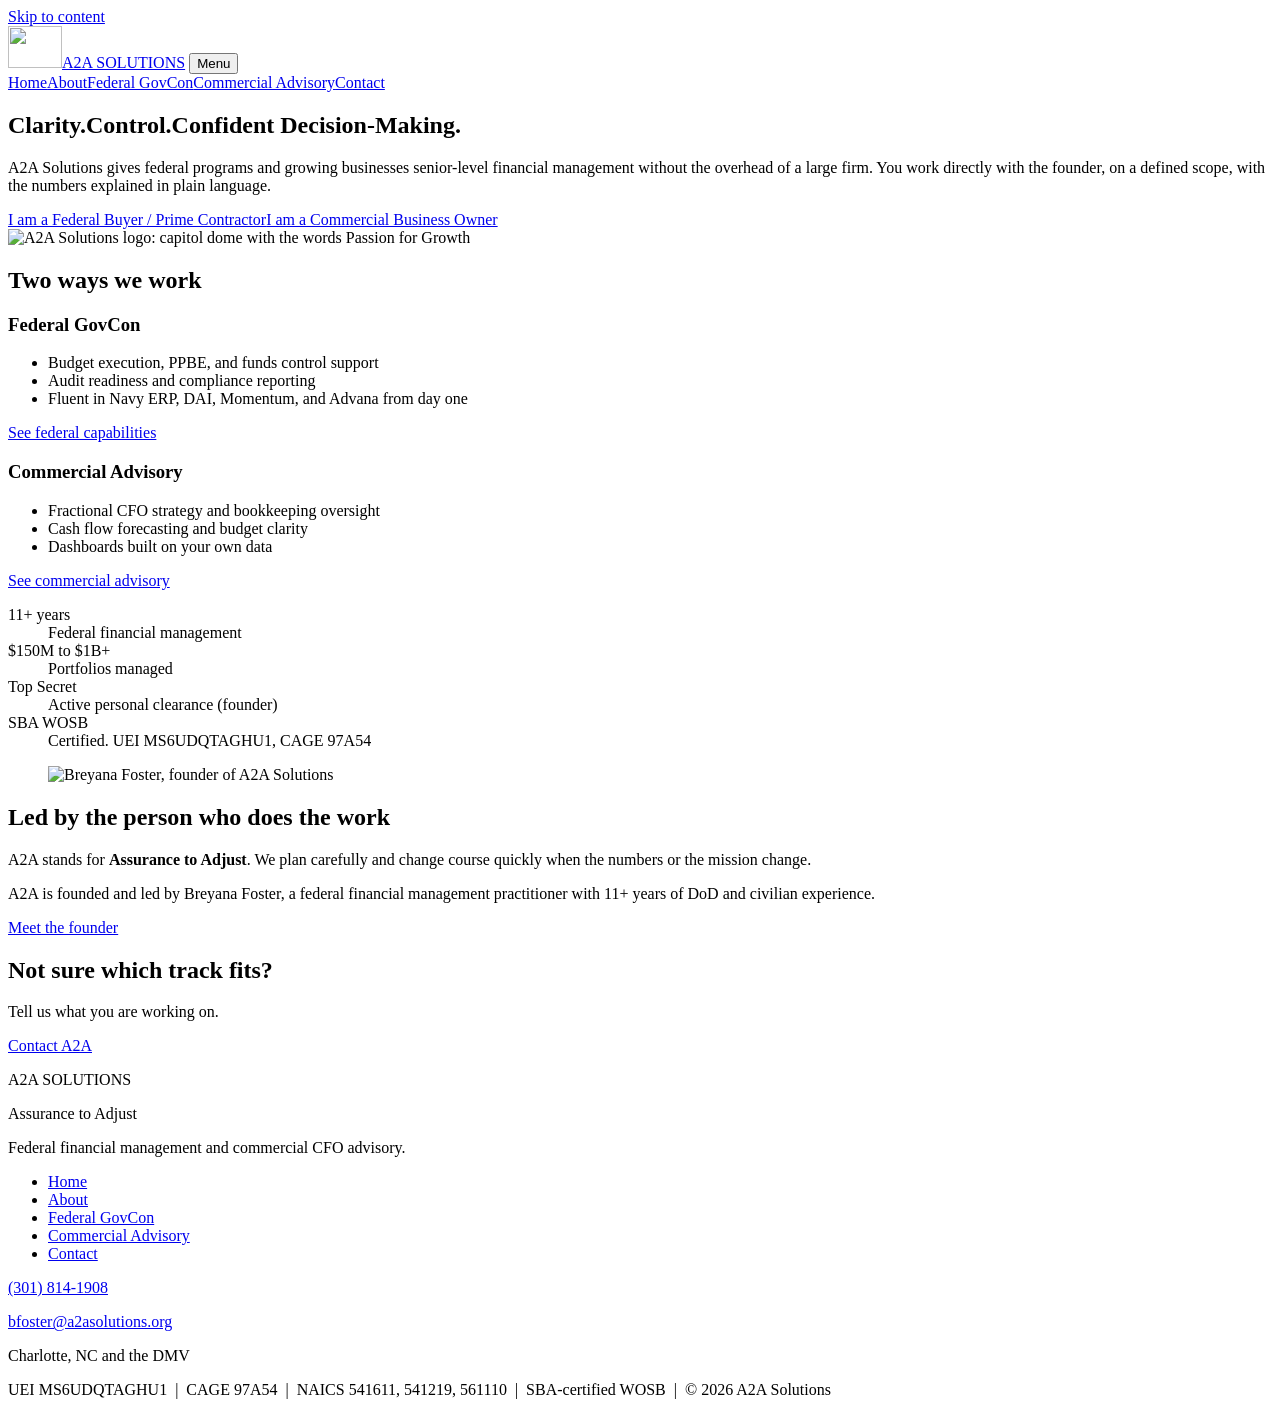
==== commit 0b07e56f: "Add files via upload" ====
--- a/index.html
+++ b/index.html
@@ -1,1175 +1,66 @@
-<!DOCTYPE html>
-<html lang="en">
-<head>
-  <meta charset="UTF-8"/>
-  <meta name="viewport" content="width=device-width, initial-scale=1.0"/>
-  <title>A2A Solutions | Financial Management & Advisory Services</title>
-  <link href="https://fonts.googleapis.com/css2?family=Playfair+Display:ital,wght@0,400;0,700;0,900;1,400&family=DM+Sans:wght@300;400;500&family=Bebas+Neue&display=swap" rel="stylesheet"/>
-  <style>
-    *, *::before, *::after { box-sizing: border-box; margin: 0; padding: 0; }
+<!doctype html>
+<html lang="en"><head>
+<meta charset="utf-8"><meta name="viewport" content="width=device-width,initial-scale=1">
+<title>A2A Solutions | Financial Management Advisory for Federal and Commercial Clients</title>
+<meta name="description" content="A2A Solutions provides senior-led financial management for federal programs and fractional CFO advisory for growth businesses in Charlotte and the DMV.">
+<link rel="canonical" href="https://a2asolutions.org/">
+<meta name="theme-color" content="#1a2451">
+<meta property="og:type" content="website"><meta property="og:site_name" content="A2A Solutions">
+<meta property="og:title" content="A2A Solutions | Financial Management Advisory for Federal and Commercial Clients"><meta property="og:description" content="A2A Solutions provides senior-led financial management for federal programs and fractional CFO advisory for growth businesses in Charlotte and the DMV.">
+<meta property="og:url" content="https://a2asolutions.org/"><meta property="og:image" content="https://a2asolutions.org/assets/img/og-image.png">
+<meta name="twitter:card" content="summary_large_image">
+<link rel="icon" type="image/png" sizes="48x48" href="/assets/img/favicon-48.png">
+<link rel="icon" type="image/png" sizes="512x512" href="/assets/img/favicon-512.png">
+<link rel="apple-touch-icon" href="/assets/img/apple-touch-icon.png">
+<link rel="preconnect" href="https://fonts.googleapis.com"><link rel="preconnect" href="https://fonts.gstatic.com" crossorigin>
+<link href="https://fonts.googleapis.com/css2?family=Barlow+Condensed:wght@600;700&family=Public+Sans:wght@400;600;700&display=swap" rel="stylesheet">
+<link rel="stylesheet" href="/assets/site.css">
+<script type="application/ld+json">{"@context":"https://schema.org","@type":"ProfessionalService","name":"A2A Solutions","url":"https://a2asolutions.org","logo":"https://a2asolutions.org/assets/img/logo-full.png","telephone":"+1-301-814-1908","email":"bfoster@a2asolutions.org","founder":{"@type":"Person","name":"Breyana Foster"},"areaServed":["Charlotte, NC","Washington DC metro area"]}</script>
+</head><body>
+<a class="skip" href="#main">Skip to content</a>
+<header class="site-head"><div class="wrap head-in">
+<a class="brand" href="/"><img src="/assets/img/logo-mark.png" alt="" width="54" height="42"><span>A2A SOLUTIONS</span></a>
+<button class="menu-btn" aria-expanded="false" aria-controls="nav">Menu</button>
+<nav class="nav" id="nav" aria-label="Main"><a href="/" aria-current="page">Home</a><a href="/about">About</a><a href="/govcon">Federal GovCon</a><a href="/commercial-advisory">Commercial Advisory</a><a class="contact" href="/contact">Contact</a></nav>
+</div></header>
+<main id="main">
+<section class="dark hero"><div class="wrap hero-grid"><div>
+<h1><span class="l">Clarity.</span><span class="l">Control.</span><span class="l">Confident Decision-Making.</span></h1>
+<p class="lede">A2A Solutions gives federal programs and growing businesses senior-level financial management without the overhead of a large firm. You work directly with the founder, on a defined scope, with the numbers explained in plain language.</p>
+<div class="btns"><a class="btn" href="/govcon">I am a Federal Buyer / Prime Contractor</a><a class="btn outline" href="/commercial-advisory">I am a Commercial Business Owner</a></div>
+</div><div class="hero-mark"><img src="/assets/img/logo-full.png" alt="A2A Solutions logo: capitol dome with the words Passion for Growth" width="1000" height="626"></div></div></section>
 
-    :root {
-      --ink:        #04111f;
-      --deep:       #071829;
-      --mid:        #0c2340;
-      --surface:    #112d52;
-      --cyan:       #4ec9e8;
-      --cyan-glow:  rgba(78,201,232,0.15);
-      --cyan-dim:   #2fa8ca;
-      --pale:       #b8e4f2;
-      --gold:       #c8a44a;
-      --white:      #eef5fb;
-      --muted:      #7a9dba;
-      --border:     rgba(78,201,232,0.14);
-      --border-hi:  rgba(78,201,232,0.35);
-    }
+<section class="tint"><div class="wrap">
+<div class="head"><h2>Two ways we work</h2></div>
+<div class="tracks">
+<div class="track"><h3>Federal GovCon</h3><ul><li>Budget execution, PPBE, and funds control support</li><li>Audit readiness and compliance reporting</li><li>Fluent in Navy ERP, DAI, Momentum, and Advana from day one</li></ul><a class="go" href="/govcon">See federal capabilities</a></div>
+<div class="track"><h3>Commercial Advisory</h3><ul><li>Fractional CFO strategy and bookkeeping oversight</li><li>Cash flow forecasting and budget clarity</li><li>Dashboards built on your own data</li></ul><a class="go" href="/commercial-advisory">See commercial advisory</a></div>
+</div></div></section>
 
-    html { scroll-behavior: smooth; }
+<section><div class="wrap">
+<dl class="facts">
+<div><dt>11+ years</dt><dd>Federal financial management</dd></div>
+<div><dt>$150M to $1B+</dt><dd>Portfolios managed</dd></div>
+<div><dt>Top Secret</dt><dd>Active personal clearance (founder)</dd></div>
+<div><dt>SBA WOSB</dt><dd>Certified. UEI MS6UDQTAGHU1, CAGE 97A54</dd></div>
+</dl></div></section>
 
-    body {
-      background: var(--ink);
-      color: var(--white);
-      font-family: "DM Sans", sans-serif;
-      font-weight: 300;
-      overflow-x: hidden;
-      cursor: default;
-    }
-
-    body::before {
-      content: "";
-      position: fixed;
-      inset: 0;
-      background-image: url("data:image/svg+xml,%3Csvg viewBox='0 0 256 256' xmlns='http://www.w3.org/2000/svg'%3E%3Cfilter id='n'%3E%3CfeTurbulence type='fractalNoise' baseFrequency='0.9' numOctaves='4' stitchTiles='stitch'/%3E%3C/filter%3E%3Crect width='100%25' height='100%25' filter='url(%23n)' opacity='0.035'/%3E%3C/svg%3E");
-      pointer-events: none;
-      z-index: 9999;
-      opacity: 0.4;
-    }
-
-    /* ===== NAV ===== */
-    nav {
-      position: fixed;
-      top: 0; left: 0; right: 0;
-      z-index: 1000;
-      padding: 0 48px;
-      height: 76px;
-      display: flex;
-      align-items: center;
-      justify-content: space-between;
-      background: rgba(4,17,31,0.82);
-      backdrop-filter: blur(20px);
-      -webkit-backdrop-filter: blur(20px);
-      border-bottom: 1px solid var(--border);
-      transition: background 0.3s;
-    }
-    .nav-logo {
-      display: flex;
-      align-items: center;
-      gap: 14px;
-      cursor: pointer;
-      text-decoration: none;
-    }
-    .nav-logo img {
-      height: 44px;
-      width: auto;
-      object-fit: contain;
-    }
-    .nav-wordmark {
-      display: flex;
-      flex-direction: column;
-      line-height: 1;
-    }
-    .nav-wordmark-main {
-      font-family: "Bebas Neue", sans-serif;
-      font-size: 1.25rem;
-      letter-spacing: 0.18em;
-      color: var(--cyan);
-    }
-    .nav-wordmark-sub {
-      font-size: 0.6rem;
-      letter-spacing: 0.25em;
-      text-transform: uppercase;
-      color: var(--muted);
-      margin-top: 2px;
-    }
-    .nav-links {
-      display: flex;
-      gap: 40px;
-      list-style: none;
-    }
-    .nav-links a {
-      font-size: 0.75rem;
-      font-weight: 500;
-      letter-spacing: 0.2em;
-      text-transform: uppercase;
-      color: var(--muted);
-      text-decoration: none;
-      position: relative;
-      transition: color 0.2s;
-      cursor: pointer;
-    }
-    .nav-links a::after {
-      content: "";
-      position: absolute;
-      bottom: -4px; left: 0;
-      width: 0; height: 1px;
-      background: var(--cyan);
-      transition: width 0.25s;
-    }
-    .nav-links a:hover, .nav-links a.active { color: var(--cyan); }
-    .nav-links a:hover::after, .nav-links a.active::after { width: 100%; }
-    .nav-cta {
-      font-size: 0.7rem;
-      font-weight: 500;
-      letter-spacing: 0.2em;
-      text-transform: uppercase;
-      color: var(--ink);
-      background: var(--cyan);
-      padding: 10px 24px;
-      border-radius: 2px;
-      text-decoration: none;
-      cursor: pointer;
-      transition: background 0.2s, transform 0.2s;
-    }
-    .nav-cta:hover { background: var(--pale); transform: translateY(-1px); }
-
-    /* ===== PAGE SYSTEM ===== */
-    .page { display: none; }
-    .page.active { display: block; }
-
-    /* ===== SHARED COMPONENTS ===== */
-    .container { max-width: 1180px; margin: 0 auto; padding: 0 48px; }
-    .eyebrow {
-      font-size: 0.68rem;
-      font-weight: 500;
-      letter-spacing: 0.4em;
-      text-transform: uppercase;
-      color: var(--cyan);
-      margin-bottom: 16px;
-      display: block;
-    }
-    .section-title {
-      font-family: "Playfair Display", serif;
-      font-size: clamp(2.2rem, 4vw, 3.6rem);
-      font-weight: 900;
-      line-height: 1.05;
-      color: var(--white);
-      margin-bottom: 20px;
-    }
-    .section-title em { color: var(--cyan); font-style: italic; }
-    .body-text {
-      font-size: 0.95rem;
-      line-height: 1.85;
-      color: var(--muted);
-    }
-    .divider-line {
-      width: 48px; height: 2px;
-      background: linear-gradient(90deg, var(--cyan), transparent);
-      margin-bottom: 32px;
-    }
-
-    .reveal { opacity: 0; transform: translateY(28px); transition: opacity 0.7s, transform 0.7s; }
-    .reveal.up { opacity: 1; transform: translateY(0); }
-    .reveal-left { opacity: 0; transform: translateX(-32px); transition: opacity 0.7s, transform 0.7s; }
-    .reveal-left.up { opacity: 1; transform: translateX(0); }
-
-    /* ===================== HOME PAGE ===================== */
-    .hero {
-      min-height: 100vh;
-      display: flex;
-      align-items: center;
-      position: relative;
-      overflow: hidden;
-      padding-top: 76px;
-    }
-    .hero-bg {
-      position: absolute;
-      inset: 0;
-      background:
-        radial-gradient(ellipse 90% 70% at 60% 40%, rgba(78,201,232,0.06) 0%, transparent 65%),
-        radial-gradient(ellipse 50% 40% at 15% 80%, rgba(78,201,232,0.04) 0%, transparent 60%),
-        linear-gradient(180deg, #04111f 0%, #071829 100%);
-    }
-    .hero-grid {
-      position: absolute;
-      inset: 0;
-      background-image:
-        linear-gradient(rgba(78,201,232,0.03) 1px, transparent 1px),
-        linear-gradient(90deg, rgba(78,201,232,0.03) 1px, transparent 1px);
-      background-size: 80px 80px;
-      mask-image: radial-gradient(ellipse 80% 80% at 50% 50%, black, transparent);
-    }
-    .hero-content {
-      position: relative;
-      z-index: 2;
-      padding: 80px 48px;
-      max-width: 1180px;
-      margin: 0 auto;
-      width: 100%;
-      display: grid;
-      grid-template-columns: 1fr 1fr;
-      gap: 80px;
-      align-items: center;
-    }
-    .hero-tag {
-      display: inline-flex;
-      align-items: center;
-      gap: 10px;
-      border: 1px solid var(--border);
-      padding: 8px 18px;
-      border-radius: 2px;
-      margin-bottom: 36px;
-      opacity: 0;
-      animation: fadeUp 0.8s 0.1s forwards;
-    }
-    .hero-tag-dot {
-      width: 6px; height: 6px;
-      border-radius: 50%;
-      background: var(--cyan);
-      animation: pulse 2s infinite;
-    }
-    @keyframes pulse {
-      0%, 100% { opacity: 1; transform: scale(1); }
-      50% { opacity: 0.4; transform: scale(1.3); }
-    }
-    .hero-tag-text {
-      font-size: 0.68rem;
-      letter-spacing: 0.25em;
-      text-transform: uppercase;
-      color: var(--muted);
-    }
-    .hero-h1 {
-      font-family: "Playfair Display", serif;
-      font-size: clamp(3rem, 5.5vw, 5.2rem);
-      font-weight: 900;
-      line-height: 1.02;
-      color: var(--white);
-      margin-bottom: 28px;
-      opacity: 0;
-      animation: fadeUp 0.9s 0.25s forwards;
-    }
-    .hero-h1 .accent { color: var(--cyan); font-style: italic; }
-    .hero-sub {
-      font-size: 1rem;
-      line-height: 1.8;
-      color: var(--muted);
-      max-width: 480px;
-      margin-bottom: 44px;
-      opacity: 0;
-      animation: fadeUp 0.9s 0.4s forwards;
-    }
-    .hero-actions {
-      display: flex;
-      gap: 16px;
-      align-items: center;
-      opacity: 0;
-      animation: fadeUp 0.9s 0.55s forwards;
-    }
-    .btn-primary {
-      display: inline-flex;
-      align-items: center;
-      gap: 10px;
-      background: var(--cyan);
-      color: var(--ink);
-      font-family: "DM Sans", sans-serif;
-      font-size: 0.72rem;
-      font-weight: 500;
-      letter-spacing: 0.22em;
-      text-transform: uppercase;
-      padding: 15px 32px;
-      border-radius: 2px;
-      text-decoration: none;
-      cursor: pointer;
-      border: none;
-      transition: background 0.2s, transform 0.2s;
-    }
-    .btn-primary:hover { background: var(--pale); transform: translateY(-2px); }
-    .btn-ghost {
-      display: inline-flex;
-      align-items: center;
-      gap: 8px;
-      color: var(--cyan);
-      font-size: 0.72rem;
-      font-weight: 500;
-      letter-spacing: 0.18em;
-      text-transform: uppercase;
-      cursor: pointer;
-      border: none;
-      background: none;
-      text-decoration: none;
-      padding: 15px 0;
-      transition: gap 0.2s;
-    }
-    .btn-ghost:hover { gap: 14px; }
-    .hero-right {
-      display: flex;
-      justify-content: center;
-      align-items: center;
-      opacity: 0;
-      animation: fadeIn 1.2s 0.6s forwards;
-    }
-    .hero-logo-wrap { position: relative; }
-    .hero-logo-wrap::before {
-      content: "";
-      position: absolute;
-      inset: -40px;
-      background: radial-gradient(ellipse, rgba(78,201,232,0.12), transparent 70%);
-      border-radius: 50%;
-      animation: breathe 4s ease-in-out infinite;
-    }
-    @keyframes breathe {
-      0%, 100% { transform: scale(1); opacity: 0.8; }
-      50% { transform: scale(1.1); opacity: 0.4; }
-    }
-    .hero-logo-img {
-      width: 340px;
-      max-width: 100%;
-      border-radius: 4px;
-      position: relative;
-      z-index: 1;
-    }
-
-    .stats-bar {
-      border-top: 1px solid var(--border);
-      border-bottom: 1px solid var(--border);
-      background: rgba(7,24,41,0.6);
-      padding: 36px 48px;
-    }
-    .stats-inner {
-      max-width: 1180px;
-      margin: 0 auto;
-      display: grid;
-      grid-template-columns: repeat(4, 1fr);
-      gap: 0;
-    }
-    .stat-item {
-      text-align: center;
-      padding: 0 24px;
-      border-right: 1px solid var(--border);
-    }
-    .stat-item:last-child { border-right: none; }
-    .stat-num {
-      font-family: "Playfair Display", serif;
-      font-size: 2.6rem;
-      font-weight: 900;
-      color: var(--cyan);
-      line-height: 1;
-      margin-bottom: 6px;
-    }
-    .stat-label {
-      font-size: 0.68rem;
-      letter-spacing: 0.2em;
-      text-transform: uppercase;
-      color: var(--muted);
-    }
-
-    .home-section { padding: 110px 0; }
-    .home-section-alt { background: linear-gradient(180deg, var(--ink) 0%, #071829 50%, var(--ink) 100%); }
-
-    .serve-grid {
-      display: grid;
-      grid-template-columns: repeat(3, 1fr);
-      gap: 1px;
-      background: var(--border);
-      border: 1px solid var(--border);
-      border-radius: 3px;
-      overflow: hidden;
-      margin-top: 56px;
-    }
-    .serve-card {
-      background: var(--deep);
-      padding: 44px 36px;
-      position: relative;
-      overflow: hidden;
-      transition: background 0.3s;
-    }
-    .serve-card::before {
-      content: "";
-      position: absolute;
-      top: 0; left: 0; right: 0;
-      height: 2px;
-      background: linear-gradient(90deg, var(--cyan-dim), transparent);
-      transform: scaleX(0);
-      transform-origin: left;
-      transition: transform 0.4s;
-    }
-    .serve-card:hover { background: var(--mid); }
-    .serve-card:hover::before { transform: scaleX(1); }
-    .serve-icon {
-      width: 48px; height: 48px;
-      border: 1px solid var(--border-hi);
-      border-radius: 2px;
-      display: flex;
-      align-items: center;
-      justify-content: center;
-      margin-bottom: 24px;
-      color: var(--cyan);
-      font-size: 20px;
-    }
-    .serve-title {
-      font-family: "Playfair Display", serif;
-      font-size: 1.3rem;
-      font-weight: 700;
-      color: var(--white);
-      margin-bottom: 14px;
-    }
-    .serve-body {
-      font-size: 0.85rem;
-      line-height: 1.8;
-      color: var(--muted);
-    }
-
-    .diff-split {
-      display: grid;
-      grid-template-columns: 5fr 7fr;
-      gap: 80px;
-      align-items: center;
-    }
-    .diff-list { display: flex; flex-direction: column; gap: 0; }
-    .diff-item {
-      display: flex;
-      gap: 20px;
-      padding: 28px 0;
-      border-bottom: 1px solid var(--border);
-      align-items: flex-start;
-    }
-    .diff-item:first-child { padding-top: 0; }
-    .diff-num {
-      font-family: "Bebas Neue", sans-serif;
-      font-size: 2rem;
-      color: rgba(78,201,232,0.2);
-      line-height: 1;
-      min-width: 40px;
-    }
-    .diff-content h4 {
-      font-family: "DM Sans", sans-serif;
-      font-size: 0.85rem;
-      font-weight: 500;
-      letter-spacing: 0.08em;
-      text-transform: uppercase;
-      color: var(--white);
-      margin-bottom: 8px;
-    }
-    .diff-content p { font-size: 0.85rem; line-height: 1.7; color: var(--muted); }
-
-    /* ===================== ABOUT PAGE ===================== */
-    .about-hero {
-      padding: 160px 0 100px;
-      position: relative;
-      overflow: hidden;
-    }
-    .about-hero-bg {
-      position: absolute;
-      inset: 0;
-      background: radial-gradient(ellipse 50% 60% at 20% 50%, rgba(78,201,232,0.05), transparent),
-                  linear-gradient(180deg, #071829 0%, var(--ink) 100%);
-    }
-    .about-grid {
-      display: grid;
-      grid-template-columns: 1fr 1fr;
-      gap: 80px;
-      align-items: center;
-    }
-    .about-logo-display {
-      position: relative;
-      display: flex;
-      align-items: center;
-      justify-content: center;
-    }
-    .about-logo-bg {
-      position: absolute;
-      inset: -20%;
-      background: radial-gradient(ellipse, rgba(78,201,232,0.08), transparent 65%);
-      border-radius: 50%;
-    }
-    .about-logo-img {
-      width: 100%;
-      max-width: 380px;
-      position: relative;
-      z-index: 1;
-      border-radius: 4px;
-    }
-    .mission-block {
-      background: var(--mid);
-      border: 1px solid var(--border);
-      border-left: 3px solid var(--cyan);
-      padding: 32px 36px;
-      border-radius: 2px;
-      margin: 40px 0;
-    }
-    .mission-block p {
-      font-family: "Playfair Display", serif;
-      font-size: 1.15rem;
-      font-style: italic;
-      line-height: 1.7;
-      color: var(--white);
-    }
-    .credentials-row {
-      display: grid;
-      grid-template-columns: repeat(3, 1fr);
-      gap: 20px;
-      margin-top: 60px;
-    }
-    .cred-card {
-      text-align: center;
-      padding: 32px 20px;
-      background: var(--mid);
-      border: 1px solid var(--border);
-      border-radius: 2px;
-      transition: border-color 0.3s, transform 0.3s;
-    }
-    .cred-card:hover { border-color: var(--border-hi); transform: translateY(-4px); }
-    .cred-icon { font-size: 28px; margin-bottom: 14px; }
-    .cred-label {
-      font-family: "Bebas Neue", sans-serif;
-      font-size: 0.85rem;
-      letter-spacing: 0.25em;
-      color: var(--cyan);
-      margin-bottom: 8px;
-    }
-    .cred-desc { font-size: 0.78rem; line-height: 1.6; color: var(--muted); }
-
-    .values-section { padding: 100px 0; background: linear-gradient(180deg, var(--ink) 0%, #071829 100%); }
-    .values-grid {
-      display: grid;
-      grid-template-columns: repeat(4, 1fr);
-      gap: 1px;
-      background: var(--border);
-      border: 1px solid var(--border);
-      border-radius: 3px;
-      overflow: hidden;
-      margin-top: 56px;
-    }
-    .value-card { background: var(--deep); padding: 40px 28px; transition: background 0.3s; }
-    .value-card:hover { background: var(--mid); }
-    .value-num {
-      font-family: "Bebas Neue", sans-serif;
-      font-size: 3rem;
-      color: rgba(78,201,232,0.12);
-      line-height: 1;
-      margin-bottom: 16px;
-    }
-    .value-name {
-      font-family: "Playfair Display", serif;
-      font-size: 1.15rem;
-      font-weight: 700;
-      color: var(--white);
-      margin-bottom: 12px;
-    }
-    .value-desc { font-size: 0.82rem; line-height: 1.7; color: var(--muted); }
-
-    /* ===================== CONTACT PAGE ===================== */
-    .contact-hero { padding: 160px 0 80px; position: relative; }
-    .contact-hero-bg {
-      position: absolute; inset: 0;
-      background: radial-gradient(ellipse 60% 60% at 70% 40%, rgba(78,201,232,0.05), transparent),
-                  linear-gradient(160deg, #071829 0%, var(--ink) 70%);
-    }
-    .contact-grid {
-      display: grid;
-      grid-template-columns: 5fr 7fr;
-      gap: 80px;
-      padding: 80px 0 110px;
-    }
-    .contact-info p { font-size: 0.9rem; line-height: 1.85; color: var(--muted); margin-bottom: 40px; }
-    .contact-detail-list { display: flex; flex-direction: column; gap: 20px; margin-bottom: 48px; }
-    .contact-detail {
-      display: flex;
-      gap: 16px;
-      align-items: center;
-      padding: 18px 20px;
-      background: var(--mid);
-      border: 1px solid var(--border);
-      border-radius: 2px;
-      transition: border-color 0.3s;
-      text-decoration: none;
-    }
-    .contact-detail:hover { border-color: var(--border-hi); }
-    .cd-icon {
-      width: 36px; height: 36px;
-      border: 1px solid var(--border-hi);
-      border-radius: 2px;
-      display: flex;
-      align-items: center;
-      justify-content: center;
-      color: var(--cyan);
-      font-size: 14px;
-      flex-shrink: 0;
-    }
-    .cd-label { font-size: 0.62rem; letter-spacing: 0.2em; text-transform: uppercase; color: var(--muted); margin-bottom: 3px; }
-    .cd-value { font-size: 0.88rem; font-weight: 500; color: var(--white); }
-    .contact-form {
-      background: var(--deep);
-      border: 1px solid var(--border);
-      border-radius: 3px;
-      padding: 48px 44px;
-    }
-    .form-title { font-family: "Playfair Display", serif; font-size: 1.6rem; font-weight: 700; color: var(--white); margin-bottom: 8px; }
-    .form-sub { font-size: 0.85rem; color: var(--muted); margin-bottom: 36px; line-height: 1.6; }
-    .form-row { display: grid; grid-template-columns: 1fr 1fr; gap: 20px; }
-    .form-field { margin-bottom: 20px; }
-    .form-label { font-size: 0.62rem; letter-spacing: 0.25em; text-transform: uppercase; color: var(--muted); display: block; margin-bottom: 8px; }
-    .form-input, .form-select, .form-textarea {
-      width: 100%;
-      background: var(--mid);
-      border: 1px solid var(--border);
-      border-radius: 2px;
-      padding: 13px 16px;
-      color: var(--white);
-      font-family: "DM Sans", sans-serif;
-      font-size: 0.88rem;
-      outline: none;
-      transition: border-color 0.2s;
-      -webkit-appearance: none;
-    }
-    .form-input::placeholder, .form-textarea::placeholder { color: var(--muted); opacity: 0.6; }
-    .form-input:focus, .form-select:focus, .form-textarea:focus { border-color: var(--border-hi); }
-    .form-select { cursor: pointer; }
-    .form-select option { background: var(--mid); }
-    .form-textarea { resize: vertical; min-height: 120px; }
-    .form-submit {
-      width: 100%;
-      background: var(--cyan);
-      color: var(--ink);
-      border: none;
-      border-radius: 2px;
-      padding: 16px;
-      font-family: "DM Sans", sans-serif;
-      font-size: 0.72rem;
-      font-weight: 500;
-      letter-spacing: 0.22em;
-      text-transform: uppercase;
-      cursor: pointer;
-      transition: background 0.2s, transform 0.2s;
-      margin-top: 8px;
-    }
-    .form-submit:hover { background: var(--pale); transform: translateY(-2px); }
-    .form-success { display: none; text-align: center; padding: 40px 0; }
-    .form-success-icon { font-size: 3rem; margin-bottom: 16px; }
-    .form-success h3 { font-family: "Playfair Display", serif; font-size: 1.5rem; color: var(--white); margin-bottom: 12px; }
-    .form-success p { font-size: 0.88rem; color: var(--muted); line-height: 1.7; }
-
-    /* ===================== FOOTER ===================== */
-    footer {
-      background: #03101c;
-      border-top: 1px solid var(--border);
-      padding: 60px 48px 36px;
-    }
-    .footer-inner { max-width: 1180px; margin: 0 auto; }
-    .footer-top {
-      display: grid;
-      grid-template-columns: 2fr 1fr 1fr;
-      gap: 60px;
-      padding-bottom: 48px;
-      border-bottom: 1px solid var(--border);
-      margin-bottom: 32px;
-    }
-    .footer-logo {
-      display: flex;
-      align-items: center;
-      gap: 12px;
-      margin-bottom: 20px;
-      cursor: pointer;
-    }
-    .footer-logo img { height: 40px; }
-    .footer-logo-text { font-family: "Bebas Neue", sans-serif; font-size: 1.1rem; letter-spacing: 0.2em; color: var(--cyan); }
-    .footer-tagline { font-size: 0.82rem; line-height: 1.7; color: var(--muted); max-width: 280px; }
-    .footer-col-title { font-size: 0.65rem; letter-spacing: 0.3em; text-transform: uppercase; color: var(--muted); margin-bottom: 20px; }
-    .footer-links { list-style: none; display: flex; flex-direction: column; gap: 12px; }
-    .footer-links a { font-size: 0.85rem; color: var(--muted); text-decoration: none; cursor: pointer; transition: color 0.2s; }
-    .footer-links a:hover { color: var(--cyan); }
-    .footer-bottom { display: flex; justify-content: space-between; align-items: center; }
-    .footer-copy { font-size: 0.72rem; color: rgba(122,157,186,0.5); }
-    .footer-cert { font-size: 0.68rem; letter-spacing: 0.15em; text-transform: uppercase; color: var(--muted); background: var(--mid); border: 1px solid var(--border); padding: 6px 14px; border-radius: 2px; }
-
-    @keyframes fadeUp {
-      from { opacity: 0; transform: translateY(20px); }
-      to   { opacity: 1; transform: translateY(0); }
-    }
-    @keyframes fadeIn {
-      from { opacity: 0; }
-      to   { opacity: 1; }
-    }
-
-    @media (max-width: 900px) {
-      nav { padding: 0 24px; }
-      .nav-links { display: none; }
-      .hamburger { display: flex; flex-direction: column; gap: 5px; background: none; border: none; cursor: pointer; padding: 8px; }
-      .hero-content { grid-template-columns: 1fr; gap: 48px; padding: 60px 24px; }
-      .hero-right { display: none; }
-      .container { padding: 0 24px; }
-      .stats-inner { grid-template-columns: repeat(2, 1fr); }
-      .serve-grid, .values-grid { grid-template-columns: 1fr; }
-      .diff-split, .about-grid, .contact-grid { grid-template-columns: 1fr; }
-      .credentials-row, .form-row { grid-template-columns: 1fr; }
-      .footer-top { grid-template-columns: 1fr; gap: 32px; }
-      .footer-bottom { flex-direction: column; gap: 12px; text-align: center; }
-    }
-
-    .hamburger { display: none; }
-    .hamburger span { display: block; width: 22px; height: 2px; background: var(--cyan); border-radius: 2px; transition: all 0.3s; }
-    .hamburger.open span:nth-child(1) { transform: rotate(45deg) translate(5px, 5px); }
-    .hamburger.open span:nth-child(2) { opacity: 0; }
-    .hamburger.open span:nth-child(3) { transform: rotate(-45deg) translate(5px, -5px); }
-    .mobile-menu { display: none; position: fixed; top: 76px; left: 0; right: 0; background: rgba(4,17,31,0.97); backdrop-filter: blur(20px); border-bottom: 1px solid var(--border); z-index: 499; flex-direction: column; padding: 12px 0; }
-    .mobile-menu.open { display: flex; }
-    .mobile-menu a { padding: 16px 28px; font-size: 0.75rem; font-weight: 500; letter-spacing: 0.2em; text-transform: uppercase; color: var(--muted); text-decoration: none; border-bottom: 1px solid var(--border); transition: color 0.2s; cursor: pointer; }
-    .mobile-menu a:last-child { border-bottom: none; }
-    .mobile-menu a:hover, .mobile-menu a.active { color: var(--cyan); }
-  </style>
-</head>
-<body>
-
-<!-- ===== NAV ===== -->
-<nav>
-  <a class="nav-logo" onclick="showPage('home')">
-    <div class="nav-wordmark">
-      <span class="nav-wordmark-main">A2A Solutions</span>
-      <span class="nav-wordmark-sub">Financial Management &amp; Advisory</span>
-    </div>
-  </a>
-  <ul class="nav-links">
-    <li><a onclick="showPage('home')" id="nav-home" class="active">Home</a></li>
-    <li><a onclick="showPage('about')" id="nav-about">About</a></li>
-    <li><a href="services.html" id="nav-services">Services</a></li>
-    <li><a href="projects.html">Projects</a></li>
-    <li><a onclick="showPage('contact')" id="nav-contact">Contact</a></li>
-  </ul>
-  <a class="nav-cta" onclick="showPage('contact')">Schedule a Consultation</a>
-  <button class="hamburger" onclick="toggleMenu()" id="hamburger">
-    <span></span><span></span><span></span>
-  </button>
-</nav>
-
-<div class="mobile-menu" id="mobile-menu">
-  <a onclick="showPage('home'); closeMenu()">Home</a>
-  <a onclick="showPage('about'); closeMenu()">About</a>
-  <a href="services.html" onclick="closeMenu()">Services</a>
-  <a href="projects.html" onclick="closeMenu()">Projects</a>
-  <a onclick="showPage('contact'); closeMenu()">Contact</a>
+<section class="tint"><div class="wrap about-grid">
+<figure class="portrait"><img src="/assets/img/breyana-foster.jpg" alt="Breyana Foster, founder of A2A Solutions" width="720" height="720" loading="lazy"></figure>
+<div><h2>Led by the person who does the work</h2>
+<p style="margin-top:16px">A2A stands for <strong>Assurance to Adjust</strong>. We plan carefully and change course quickly when the numbers or the mission change.</p>
+<p>A2A is founded and led by Breyana Foster, a federal financial management practitioner with 11+ years of DoD and civilian experience.</p>
+<div class="btns"><a class="btn outline" href="/about">Meet the founder</a></div></div>
+</div></section>
+<section class="dark"><div class="wrap band"><div><h2>Not sure which track fits?</h2><p>Tell us what you are working on.</p></div><div class="btns"><a class="btn" href="/contact">Contact A2A</a></div></div></section>
+</main>
+<footer><div class="wrap">
+<div class="f-grid">
+<div><p class="name">A2A SOLUTIONS</p><p>Assurance to Adjust</p><p>Federal financial management and commercial CFO advisory.</p></div>
+<div><ul><li><a href="/">Home</a></li><li><a href="/about">About</a></li><li><a href="/govcon">Federal GovCon</a></li><li><a href="/commercial-advisory">Commercial Advisory</a></li><li><a href="/contact">Contact</a></li></ul></div>
+<div><p><a href="tel:+13018141908">(301) 814-1908</a></p><p><a href="mailto:bfoster@a2asolutions.org">bfoster@a2asolutions.org</a></p><p>Charlotte, NC and the DMV</p></div>
 </div>
-
-<!-- ===================== HOME PAGE ===================== -->
-<div class="page active" id="page-home">
-
-  <section class="hero">
-    <div class="hero-bg"></div>
-    <div class="hero-grid"></div>
-    <div class="hero-content">
-      <div class="hero-left">
-        <div class="hero-tag">
-          <div class="hero-tag-dot"></div>
-          <span class="hero-tag-text">WOSB · SBA Certified · Washington, DC</span>
-        </div>
-        <h1 class="hero-h1">
-          Clarity.<br>
-          Control.<br>
-          <span class="accent">Confident</span><br>
-          Decision-Making.
-        </h1>
-        <p class="hero-sub">
-          A2A Solutions delivers senior-level financial management advisory to government agencies and mission-driven organizations — without adding permanent headcount.
-        </p>
-        <div class="hero-actions">
-          <a class="btn-primary" href="services.html">Explore Services →</a>
-          <a class="btn-ghost" onclick="showPage('about')">Our Story →</a>
-        </div>
-      </div>
-      <div class="hero-right">
-        <div class="hero-logo-wrap">
-          <img class="hero-logo-img" src="assets/logo.jpg" alt="A2A Solutions"/>
-        </div>
-      </div>
-    </div>
-  </section>
-
-  <div class="stats-bar">
-    <div class="stats-inner">
-      <div class="stat-item">
-        <div class="stat-num">11+</div>
-        <div class="stat-label">Years Federal FM Experience</div>
-      </div>
-      <div class="stat-item">
-        <div class="stat-num">3</div>
-        <div class="stat-label">Focused Service Tiers</div>
-      </div>
-      <div class="stat-item">
-        <div class="stat-num">TS</div>
-        <div class="stat-label">Cleared Personnel Available</div>
-      </div>
-      <div class="stat-item">
-        <div class="stat-num">DC</div>
-        <div class="stat-label">Metro Area · Virtual Office</div>
-      </div>
-    </div>
-  </div>
-
-  <section class="home-section">
-    <div class="container">
-      <div class="diff-split">
-        <div class="reveal-left">
-          <span class="eyebrow">Why A2A Solutions</span>
-          <h2 class="section-title">Built for<br><em>Execution.</em></h2>
-          <div class="divider-line"></div>
-          <p class="body-text">
-            Many organizations don't lack data — they lack financial clarity at the leadership level. We partner with clients to bridge that gap with focused, senior-led engagements.
-          </p>
-        </div>
-        <div class="diff-list reveal">
-          <div class="diff-item">
-            <div class="diff-num">01</div>
-            <div class="diff-content">
-              <h4>Senior-Led Engagements</h4>
-              <p>Every client gets direct access to principal-level expertise — not delegated to junior staff following a playbook.</p>
-            </div>
-          </div>
-          <div class="diff-item">
-            <div class="diff-num">02</div>
-            <div class="diff-content">
-              <h4>Fixed-Scope. Results-Driven.</h4>
-              <p>Clearly defined deliverables, no scope creep, and measurable outcomes from day one.</p>
-            </div>
-          </div>
-          <div class="diff-item">
-            <div class="diff-num">03</div>
-            <div class="diff-content">
-              <h4>Cleared &amp; Compliance-Ready</h4>
-              <p>Top Secret cleared personnel and compliance-ready operations for programs requiring elevated standards.</p>
-            </div>
-          </div>
-          <div class="diff-item">
-            <div class="diff-num">04</div>
-            <div class="diff-content">
-              <h4>Lean Delivery Model</h4>
-              <p>No unnecessary overhead. Work product flows directly to the decision-makers who need it.</p>
-            </div>
-          </div>
-        </div>
-      </div>
-    </div>
-  </section>
-
-  <section class="home-section home-section-alt">
-    <div class="container">
-      <div style="text-align:center; max-width:620px; margin:0 auto 0;">
-        <span class="eyebrow">Who We Support</span>
-        <h2 class="section-title">Serving Organizations<br>That Move <em>Missions.</em></h2>
-      </div>
-      <div class="serve-grid reveal">
-        <div class="serve-card">
-          <div class="serve-icon">🏛</div>
-          <div class="serve-title">Government Agencies</div>
-          <p class="serve-body">Advisory and program support aligned to mission execution, accountability, and results.</p>
-        </div>
-        <div class="serve-card">
-          <div class="serve-icon">🤝</div>
-          <div class="serve-title">Federal Prime Contractors</div>
-          <p class="serve-body">Targeted subcontract support, surge capacity, and senior-level financial expertise for complex federal programs.</p>
-        </div>
-        <div class="serve-card">
-          <div class="serve-icon">🏢</div>
-          <div class="serve-title">Small &amp; Mid-Sized Organizations</div>
-          <p class="serve-body">Independent consulting to strengthen execution, reporting, and decision-making — without the overhead of a large firm.</p>
-        </div>
-      </div>
-    </div>
-  </section>
-
-  <section class="home-section" style="text-align:center;">
-    <div class="container">
-      <span class="eyebrow">Ready to Begin?</span>
-      <h2 class="section-title" style="max-width:600px; margin:0 auto 20px;">From Planning to Execution<br>with <em>Clarity.</em></h2>
-      <p class="body-text" style="max-width:480px; margin:0 auto 40px;">Let's talk about where your organization needs financial clarity — and scope an engagement that delivers results.</p>
-      <div style="display:flex; gap:16px; justify-content:center; flex-wrap:wrap;">
-        <a class="btn-primary" onclick="showPage('contact')">Schedule a Consultation →</a>
-        <a class="btn-ghost" href="services.html">View Service Tiers →</a>
-      </div>
-    </div>
-  </section>
-
-</div><!-- /home page -->
-
-<!-- ===================== ABOUT PAGE ===================== -->
-<div class="page" id="page-about">
-
-  <section class="about-hero">
-    <div class="about-hero-bg"></div>
-    <div class="container" style="position:relative; z-index:2;">
-      <div class="about-grid">
-        <div class="reveal-left">
-          <span class="eyebrow">About A2A Solutions</span>
-          <h1 class="section-title" style="font-size: clamp(2.8rem, 5vw, 4.5rem);">
-            Passion<br>for <em>Growth.</em>
-          </h1>
-          <div class="divider-line"></div>
-          <p class="body-text">
-            A2A Solutions is an independent advisory consulting firm serving government agencies and mission-driven organizations. We provide senior-level financial management support, program advisory, and analytics solutions — intentionally structured for focused, high-impact delivery.
-          </p>
-          <div class="mission-block">
-            <p>"We are intentionally structured to deliver focused, senior-level support without unnecessary overhead, helping our clients move from planning to execution with clarity and confidence."</p>
-          </div>
-          <p class="body-text">
-            Founded and led by a federal financial management practitioner with 11+ years of DoD experience, A2A Solutions brings the depth of a large firm with the responsiveness and direct access of a boutique practice.
-          </p>
-        </div>
-        <div class="about-logo-display reveal">
-          <div class="about-logo-bg"></div>
-          <img class="about-logo-img" src="assets/logo.jpg" alt="A2A Solutions"/>
-        </div>
-      </div>
-    </div>
-  </section>
-
-  <section style="padding: 80px 0; background: linear-gradient(180deg, var(--ink) 0%, #071829 100%);">
-    <div class="container">
-      <div style="text-align:center; margin-bottom:56px;">
-        <span class="eyebrow">Credentials &amp; Clearances</span>
-        <h2 class="section-title">Built on <em>Proven</em> Expertise.</h2>
-      </div>
-      <div class="credentials-row reveal">
-        <div class="cred-card">
-          <div class="cred-icon">🏅</div>
-          <div class="cred-label">WOSB Certified</div>
-          <div class="cred-desc">SBA-certified Woman-Owned Small Business, eligible for federal set-aside and sole-source contracts.</div>
-        </div>
-        <div class="cred-card">
-          <div class="cred-icon">🔐</div>
-          <div class="cred-label">Top Secret Cleared</div>
-          <div class="cred-desc">Active TS clearance. Facility clearance sponsorship ready for contract-required programs.</div>
-        </div>
-        <div class="cred-card">
-          <div class="cred-icon">🎓</div>
-          <div class="cred-label">Advanced Credentials</div>
-          <div class="cred-desc">M.S.M. DoD budget execution and federal FM specialization.</div>
-        </div>
-      </div>
-    </div>
-  </section>
-
-  <section class="values-section">
-    <div class="container">
-      <span class="eyebrow">Our Foundation</span>
-      <h2 class="section-title">What We Stand For.</h2>
-      <div class="values-grid reveal">
-        <div class="value-card">
-          <div class="value-num">01</div>
-          <div class="value-name">Clarity</div>
-          <div class="value-desc">We translate complex financial data into leadership-ready insight that drives confident decisions.</div>
-        </div>
-        <div class="value-card">
-          <div class="value-num">02</div>
-          <div class="value-name">Integrity</div>
-          <div class="value-desc">Our recommendations are grounded in facts, governed by standards, and delivered with transparency.</div>
-        </div>
-        <div class="value-card">
-          <div class="value-num">03</div>
-          <div class="value-name">Execution</div>
-          <div class="value-desc">We don't just advise — we partner with clients to move from planning to measurable results.</div>
-        </div>
-        <div class="value-card">
-          <div class="value-num">04</div>
-          <div class="value-name">Growth</div>
-          <div class="value-desc">Every engagement is designed to leave the organization stronger, more capable, and more self-sufficient.</div>
-        </div>
-      </div>
-    </div>
-  </section>
-
-  <section style="padding: 80px 0; text-align:center; background: linear-gradient(0deg, #071829 0%, var(--ink) 100%);">
-    <div class="container">
-      <h2 class="section-title" style="max-width:560px; margin:0 auto 16px;">Let's Work<br><em>Together.</em></h2>
-      <p class="body-text" style="max-width:420px; margin:0 auto 36px;">We serve as both prime contractor and trusted subcontractor, partnering where you need us most.</p>
-      <div style="display:flex; gap:16px; justify-content:center; flex-wrap:wrap;">
-        <a class="btn-primary" onclick="showPage('contact')">Get in Touch →</a>
-        <a class="btn-ghost" href="services.html">View Services →</a>
-      </div>
-    </div>
-  </section>
-
-</div><!-- /about page -->
-
-<!-- ===================== CONTACT PAGE ===================== -->
-<div class="page" id="page-contact">
-
-  <section class="contact-hero">
-    <div class="contact-hero-bg"></div>
-    <div class="container" style="position:relative; z-index:2;">
-      <span class="eyebrow">Contact A2A Solutions</span>
-      <h1 class="section-title" style="font-size: clamp(2.8rem, 5vw, 4.5rem);">
-        Let's Start a<br><em>Conversation.</em>
-      </h1>
-      <p class="body-text" style="max-width:500px; margin-top:16px;">
-        Whether you're scoping an engagement, evaluating a teaming opportunity, or just learning more — we want to hear from you.
-      </p>
-    </div>
-  </section>
-
-  <div class="container">
-    <div class="contact-grid">
-      <div class="contact-info reveal-left">
-        <span class="eyebrow">Direct Contact</span>
-        <h2 class="section-title" style="font-size:2.2rem;">Reach Us<br><em>Directly.</em></h2>
-        <p class="body-text" style="margin-top:16px; margin-bottom:36px;">
-          A2A Solutions maintains a virtual DC metro office and supports engagements across the National Capital Region and nationally via remote delivery.
-        </p>
-        <div class="contact-detail-list">
-          <a class="contact-detail" href="tel:+12026814325">
-            <div class="cd-icon">📞</div>
-            <div>
-              <div class="cd-label">Phone</div>
-              <div class="cd-value">(202) 681-4325</div>
-            </div>
-          </a>
-          <a class="contact-detail" href="mailto:bfoster@a2asolutions.org">
-            <div class="cd-icon">✉</div>
-            <div>
-              <div class="cd-label">Email</div>
-              <div class="cd-value">bfoster@a2asolutions.org</div>
-            </div>
-          </a>
-          <a class="contact-detail" href="https://www.a2asolutions.org" target="_blank">
-            <div class="cd-icon">🌐</div>
-            <div>
-              <div class="cd-label">Website</div>
-              <div class="cd-value">a2asolutions.org</div>
-            </div>
-          </a>
-        </div>
-        <div style="padding: 24px; background: var(--mid); border: 1px solid var(--border); border-radius: 2px;">
-          <div style="font-size:0.65rem; letter-spacing:0.3em; text-transform:uppercase; color:var(--muted); margin-bottom:10px;">Business Designations</div>
-          <div style="display:flex; gap:10px; flex-wrap:wrap;">
-            <span style="font-size:0.72rem; padding:5px 12px; background:rgba(78,201,232,0.08); border:1px solid var(--border-hi); border-radius:2px; color:var(--cyan); letter-spacing:0.1em;">WOSB</span>
-            <span style="font-size:0.72rem; padding:5px 12px; background:rgba(78,201,232,0.08); border:1px solid var(--border-hi); border-radius:2px; color:var(--cyan); letter-spacing:0.1em;">SBA Certified</span>
-            <span style="font-size:0.72rem; padding:5px 12px; background:rgba(78,201,232,0.08); border:1px solid var(--border-hi); border-radius:2px; color:var(--cyan); letter-spacing:0.1em;">TS Cleared</span>
-            <span style="font-size:0.72rem; padding:5px 12px; background:rgba(78,201,232,0.08); border:1px solid var(--border-hi); border-radius:2px; color:var(--cyan); letter-spacing:0.1em;">DC Metro</span>
-          </div>
-        </div>
-      </div>
-
-      <div class="contact-form reveal">
-        <div id="form-content">
-          <div class="form-title">Schedule a Consultation</div>
-          <p class="form-sub">Tell us about your organization and what you're looking to achieve. We'll follow up within one business day.</p>
-          <div class="form-row">
-            <div class="form-field">
-              <label class="form-label">First Name</label>
-              <input class="form-input" type="text" placeholder="Jane"/>
-            </div>
-            <div class="form-field">
-              <label class="form-label">Last Name</label>
-              <input class="form-input" type="text" placeholder="Smith"/>
-            </div>
-          </div>
-          <div class="form-field">
-            <label class="form-label">Email Address</label>
-            <input class="form-input" type="email" placeholder="jane.smith@agency.gov"/>
-          </div>
-          <div class="form-field">
-            <label class="form-label">Organization</label>
-            <input class="form-input" type="text" placeholder="Agency or Company Name"/>
-          </div>
-          <div class="form-field">
-            <label class="form-label">Service Interest</label>
-            <select class="form-select">
-              <option value="" disabled selected>Select a service tier...</option>
-              <option>Tier I — Financial Execution Oversight</option>
-              <option>Tier II — Strategic Financial Management</option>
-              <option>Tier III — Analytics &amp; Dashboards</option>
-              <option>Teaming / Subcontract Opportunity</option>
-              <option>General Inquiry</option>
-            </select>
-          </div>
-          <div class="form-field">
-            <label class="form-label">Message</label>
-            <textarea class="form-textarea" placeholder="Tell us about your organization's needs..."></textarea>
-          </div>
-          <button class="form-submit" onclick="submitForm()">Submit Inquiry →</button>
-        </div>
-        <div class="form-success" id="form-success">
-          <div class="form-success-icon">✓</div>
-          <h3>Message Received</h3>
-          <p>Thank you for reaching out to A2A Solutions. We will follow up within one business day.<br><br><a href="mailto:bfoster@a2asolutions.org" style="color:var(--cyan);">bfoster@a2asolutions.org</a></p>
-        </div>
-      </div>
-    </div>
-  </div>
-
-</div><!-- /contact page -->
-
-<!-- ===== FOOTER ===== -->
-<footer>
-  <div class="footer-inner">
-    <div class="footer-top">
-      <div class="footer-brand">
-        <div class="footer-logo" onclick="showPage('home')">
-          <img src="assets/logo.jpg" alt="A2A Solutions"/>
-          <span class="footer-logo-text">A2A Solutions</span>
-        </div>
-        <p class="footer-tagline">Senior-level financial management advisory for government agencies and mission-driven organizations. Clarity. Control. Confident Decision-Making.</p>
-      </div>
-      <div>
-        <div class="footer-col-title">Navigation</div>
-        <ul class="footer-links">
-          <li><a onclick="showPage('home')">Home</a></li>
-          <li><a onclick="showPage('about')">About</a></li>
-          <li><a href="services.html">Services</a></li>
-          <li><a href="projects.html">Projects</a></li>
-          <li><a onclick="showPage('contact')">Contact</a></li>
-        </ul>
-      </div>
-      <div>
-        <div class="footer-col-title">Contact</div>
-        <ul class="footer-links">
-          <li><a href="tel:+12026814325">(202) 681-4325</a></li>
-          <li><a href="mailto:bfoster@a2asolutions.org">bfoster@a2asolutions.org</a></li>
-          <li><a href="https://www.a2asolutions.org" target="_blank">a2asolutions.org</a></li>
-        </ul>
-      </div>
-    </div>
-    <div class="footer-bottom">
-      <div class="footer-copy">© 2025 A2A Solutions. All rights reserved. Washington, DC Metro Area.</div>
-      <div class="footer-cert">SBA Certified · WOSB · TS Cleared</div>
-    </div>
-  </div>
-</footer>
-
-<script>
-  function showPage(id) {
-    document.querySelectorAll(".page").forEach(p => p.classList.remove("active"));
-    document.querySelectorAll(".nav-links a").forEach(a => a.classList.remove("active"));
-    document.getElementById("page-" + id).classList.add("active");
-    const navEl = document.getElementById("nav-" + id);
-    if (navEl) navEl.classList.add("active");
-    window.scrollTo({ top: 0, behavior: "smooth" });
-    setTimeout(triggerReveals, 100);
-  }
-
-  function triggerReveals() {
-    const obs = new IntersectionObserver(entries => {
-      entries.forEach(e => {
-        if (e.isIntersecting) {
-          e.target.classList.add("up");
-          obs.unobserve(e.target);
-        }
-      });
-    }, { threshold: 0.08 });
-    document.querySelectorAll(".reveal:not(.up), .reveal-left:not(.up)").forEach(el => obs.observe(el));
-  }
-  triggerReveals();
-
-  function submitForm() {
-    document.getElementById("form-content").style.display = "none";
-    document.getElementById("form-success").style.display = "block";
-  }
-
-  function toggleMenu() {
-    document.getElementById('hamburger').classList.toggle('open');
-    document.getElementById('mobile-menu').classList.toggle('open');
-  }
-
-  function closeMenu() {
-    document.getElementById('hamburger').classList.remove('open');
-    document.getElementById('mobile-menu').classList.remove('open');
-  }
-</script>
-</body>
-</html>
+<p class="legal">UEI MS6UDQTAGHU1 &nbsp;|&nbsp; CAGE 97A54 &nbsp;|&nbsp; NAICS 541611, 541219, 561110 &nbsp;|&nbsp; SBA-certified WOSB &nbsp;|&nbsp; &copy; <span id="year">2026</span> A2A Solutions</p>
+</div></footer>
+<script src="/assets/site.js"></script>
+</body></html>
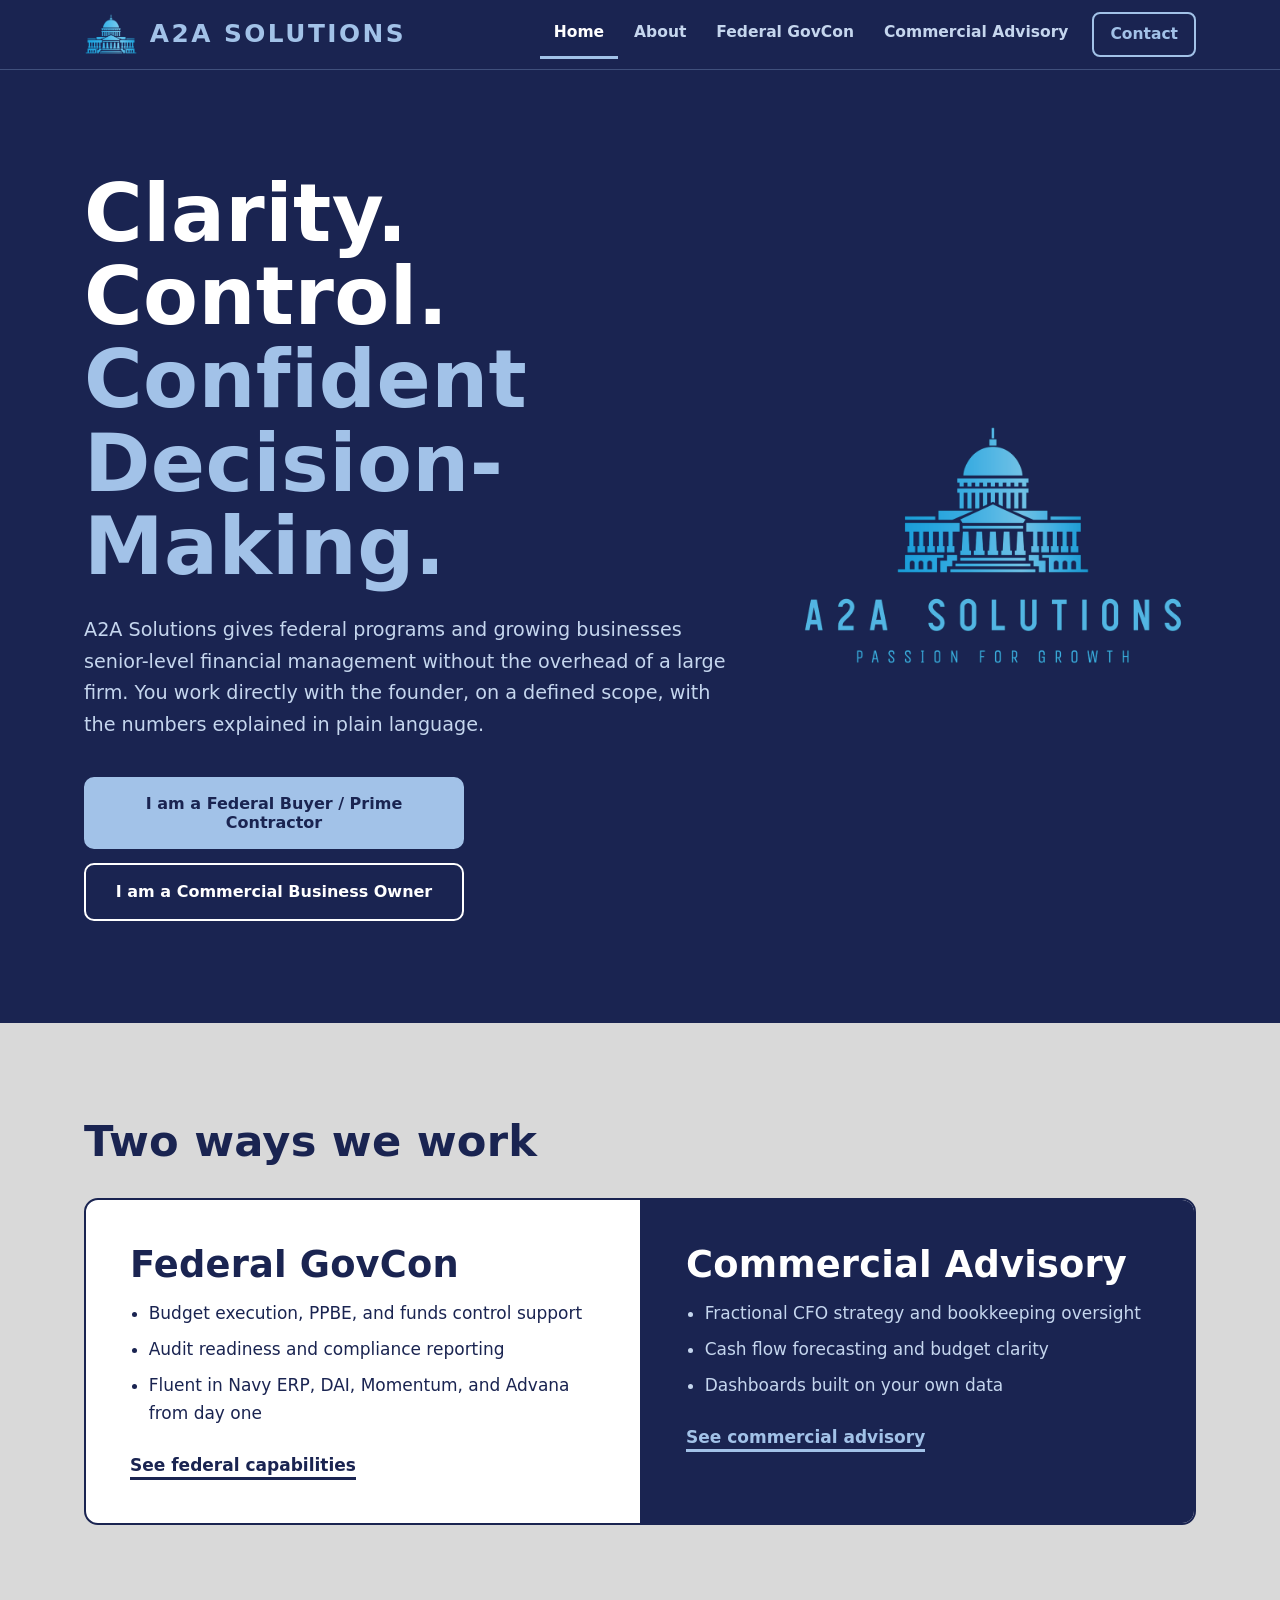
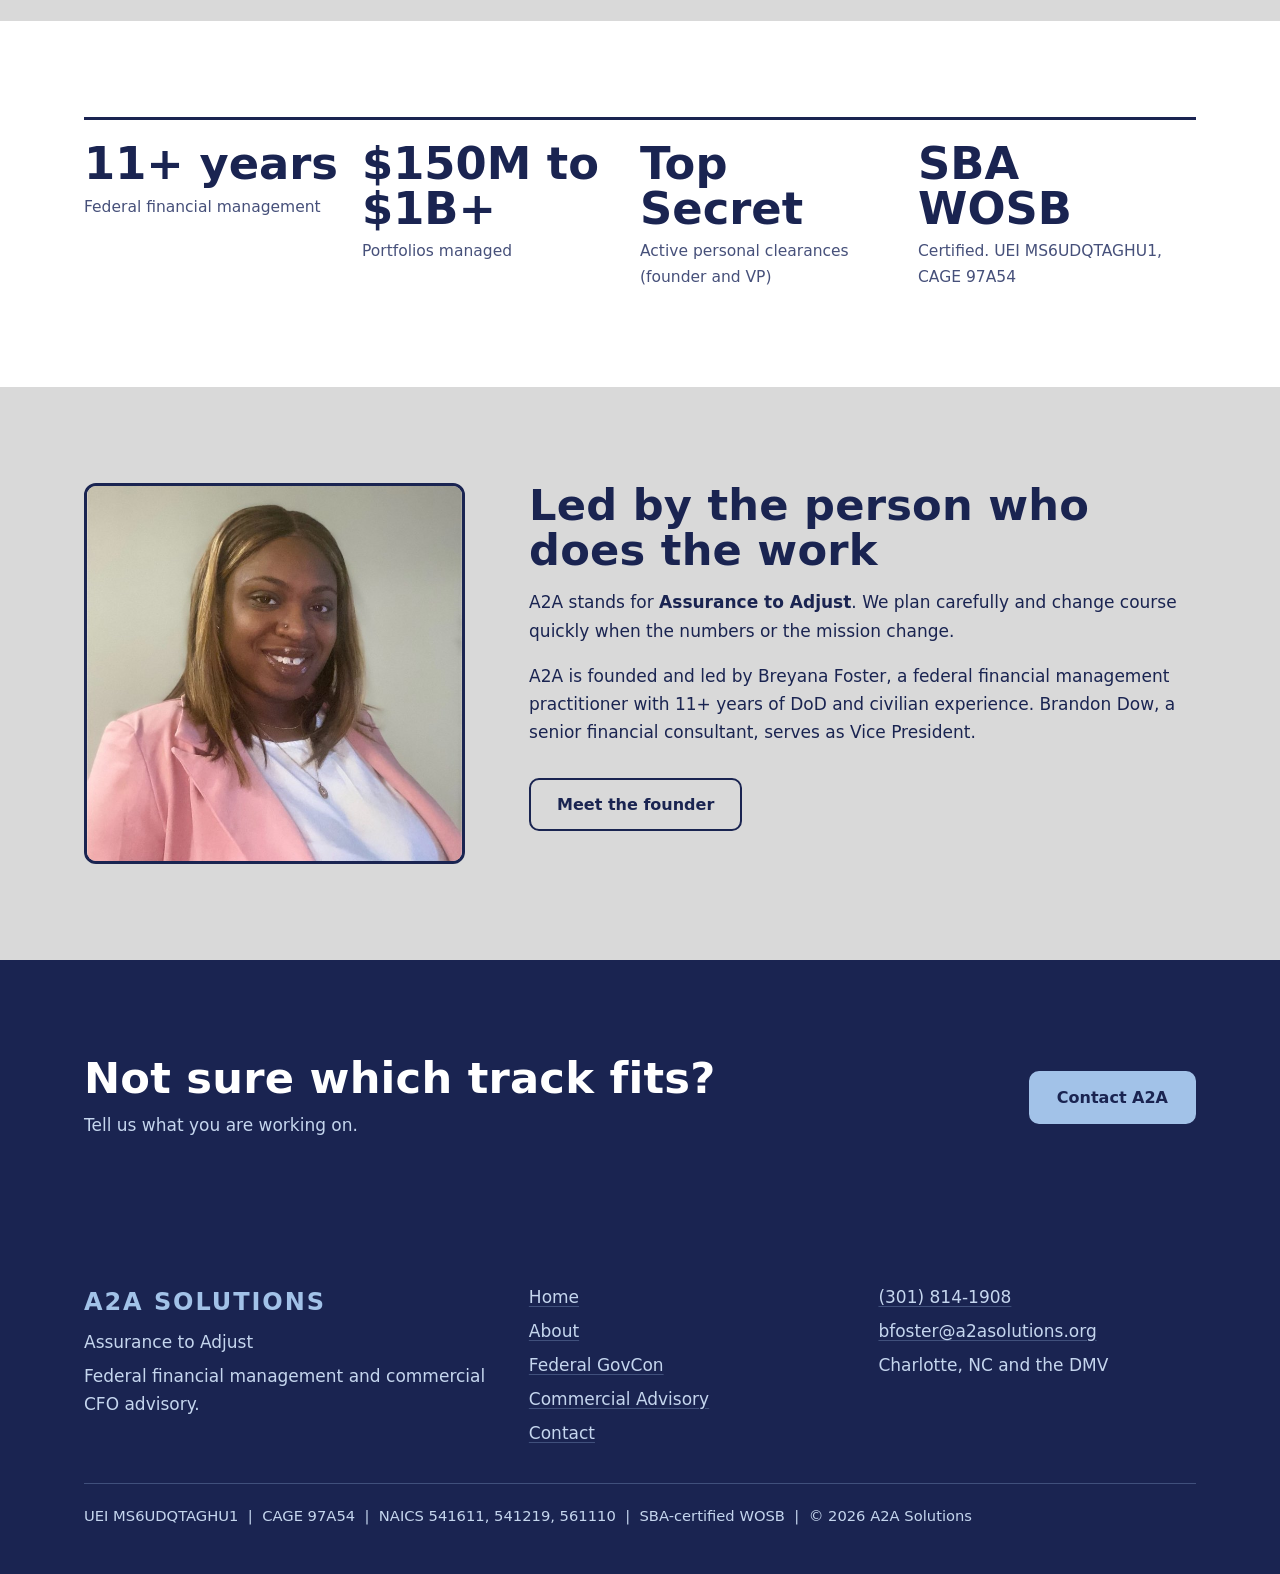
==== commit 6f06312e: "Add files via upload" ====
--- a/index.html
+++ b/index.html
@@ -41,7 +41,7 @@
 <dl class="facts">
 <div><dt>11+ years</dt><dd>Federal financial management</dd></div>
 <div><dt>$150M to $1B+</dt><dd>Portfolios managed</dd></div>
-<div><dt>Top Secret</dt><dd>Active personal clearance (founder)</dd></div>
+<div><dt>Top Secret</dt><dd>Active personal clearances (founder and VP)</dd></div>
 <div><dt>SBA WOSB</dt><dd>Certified. UEI MS6UDQTAGHU1, CAGE 97A54</dd></div>
 </dl></div></section>
 
@@ -49,7 +49,7 @@
 <figure class="portrait"><img src="/assets/img/breyana-foster.jpg" alt="Breyana Foster, founder of A2A Solutions" width="720" height="720" loading="lazy"></figure>
 <div><h2>Led by the person who does the work</h2>
 <p style="margin-top:16px">A2A stands for <strong>Assurance to Adjust</strong>. We plan carefully and change course quickly when the numbers or the mission change.</p>
-<p>A2A is founded and led by Breyana Foster, a federal financial management practitioner with 11+ years of DoD and civilian experience.</p>
+<p>A2A is founded and led by Breyana Foster, a federal financial management practitioner with 11+ years of DoD and civilian experience. Brandon Dow, a senior financial consultant, serves as Vice President.</p>
 <div class="btns"><a class="btn outline" href="/about">Meet the founder</a></div></div>
 </div></section>
 <section class="dark"><div class="wrap band"><div><h2>Not sure which track fits?</h2><p>Tell us what you are working on.</p></div><div class="btns"><a class="btn" href="/contact">Contact A2A</a></div></div></section>
--- a/assets/site.css
+++ b/assets/site.css
@@ -0,0 +1,207 @@
+:root{
+  --navy:#1a2451; --sky:#a2c2e8; --gray:#d9d9d9; --paper:#ffffff;
+  --text:#1a2451; --text-2:#46507a; --on-dark:#ffffff; --on-dark-2:#c5d6ee;
+  --rule:rgba(26,36,81,.16); --rule-dark:rgba(162,194,232,.28);
+  --display:'Barlow Condensed','Arial Narrow',system-ui,sans-serif;
+  --body:'Public Sans',system-ui,-apple-system,'Segoe UI',sans-serif;
+}
+*{box-sizing:border-box;}
+html{scroll-behavior:smooth;}
+@media (prefers-reduced-motion:reduce){html{scroll-behavior:auto;} *{transition:none !important;}}
+body{margin:0;background:var(--paper);color:var(--text);font-family:var(--body);font-size:17px;line-height:1.65;-webkit-font-smoothing:antialiased;}
+img{max-width:100%;height:auto;display:block;}
+h1,h2,h3{font-family:var(--display);font-weight:600;line-height:1.04;letter-spacing:.005em;margin:0;}
+h1{font-size:clamp(2.7rem,6.6vw,5rem);font-weight:700;}
+h2{font-size:clamp(1.9rem,3.6vw,2.7rem);}
+h3{font-size:1.5rem;line-height:1.15;}
+p{margin:0 0 1em;max-width:64ch;}
+a{color:inherit;}
+:focus-visible{outline:3px solid var(--sky);outline-offset:3px;border-radius:4px;}
+.on-light :focus-visible{outline-color:var(--navy);}
+.wrap{max-width:1160px;margin:0 auto;padding-inline:24px;}
+.skip{position:absolute;left:-999px;top:8px;background:var(--paper);color:var(--navy);padding:8px 14px;border-radius:6px;z-index:60;}
+.skip:focus{left:8px;}
+
+/* ---------- surfaces ---------- */
+.dark{background:var(--navy);color:var(--on-dark);}
+.dark p,.dark .muted{color:var(--on-dark-2);}
+.tint{background:var(--gray);}
+section{padding-block:clamp(52px,8vw,96px);}
+.muted{color:var(--text-2);}
+.dark .muted{color:var(--on-dark-2);}
+.head{margin-bottom:34px;}
+.head p{margin:14px 0 0;color:var(--text-2);}
+.dark .head p{color:var(--on-dark-2);}
+
+/* ---------- header ---------- */
+.site-head{position:sticky;top:0;z-index:40;background:var(--navy);color:var(--on-dark);border-bottom:1px solid var(--rule-dark);}
+.head-in{display:flex;align-items:center;justify-content:space-between;gap:16px;padding-block:10px;}
+.brand{display:flex;align-items:center;gap:12px;text-decoration:none;}
+.brand img{height:42px;width:auto;}
+.brand span{font-family:var(--display);font-weight:600;font-size:1.55rem;letter-spacing:.1em;line-height:1;color:var(--sky);}
+.nav{display:flex;align-items:center;gap:2px;}
+.nav a{text-decoration:none;font-weight:600;font-size:.97rem;color:var(--on-dark-2);padding:10px 14px;border-bottom:3px solid transparent;transition:color .15s,border-color .15s;}
+.nav a:hover{color:var(--on-dark);}
+.nav a[aria-current="page"]{color:var(--on-dark);border-bottom-color:var(--sky);}
+.nav a.contact{margin-left:8px;border:2px solid var(--sky);border-radius:8px;color:var(--sky);padding:8px 16px;}
+.nav a.contact:hover,.nav a.contact[aria-current="page"]{background:var(--sky);color:var(--navy);}
+.menu-btn{display:none;background:transparent;border:2px solid var(--rule-dark);color:var(--on-dark);border-radius:8px;padding:8px 14px;font:inherit;font-weight:600;cursor:pointer;}
+@media (max-width:900px){
+  .menu-btn{display:inline-block;}
+  .nav{display:none;position:absolute;left:0;right:0;top:100%;background:var(--navy);flex-direction:column;align-items:stretch;padding:8px 24px 20px;border-bottom:1px solid var(--rule-dark);}
+  .nav.open{display:flex;}
+  .nav a{padding:14px 4px;border-bottom:1px solid var(--rule-dark);}
+  .nav a[aria-current="page"]{border-bottom-color:var(--sky);}
+  .nav a.contact{margin:14px 0 0;text-align:center;}
+  .brand span{font-size:1.3rem;}
+}
+
+/* ---------- buttons ---------- */
+.btn{display:inline-block;font-family:var(--body);font-weight:700;font-size:1rem;line-height:1.2;text-decoration:none;text-align:center;padding:15px 26px;border-radius:10px;border:2px solid var(--navy);background:var(--navy);color:var(--on-dark);cursor:pointer;transition:transform .12s,background .15s,color .15s;}
+.btn:hover{transform:translateY(-1px);}
+.dark .btn{background:var(--sky);border-color:var(--sky);color:var(--navy);}
+.btn.outline{background:transparent;color:var(--navy);}
+.btn.outline:hover{background:var(--navy);color:var(--on-dark);}
+.dark .btn.outline{background:transparent;border-color:var(--on-dark);color:var(--on-dark);}
+.dark .btn.outline:hover{background:var(--on-dark);color:var(--navy);}
+.btns{display:flex;flex-wrap:wrap;gap:14px;margin-top:32px;}
+@media (max-width:620px){.btns .btn{width:100%;}}
+
+/* ---------- home hero ---------- */
+.hero{padding-block:clamp(48px,8vw,104px);overflow:hidden;}
+.hero-grid{display:grid;grid-template-columns:1.25fr .75fr;gap:40px;align-items:center;}
+@media (max-width:860px){.hero-grid{grid-template-columns:1fr;} .hero-mark{display:none;}}
+.hero h1 .l{display:block;}
+.hero h1 .l:last-child{color:var(--sky);}
+.hero p.lede{font-size:clamp(1.08rem,1.5vw,1.25rem);margin-top:26px;max-width:54ch;}
+.hero-mark img{width:100%;max-width:420px;margin-left:auto;opacity:.95;}
+.hero .btns{margin-top:36px;}
+.hero .btn{min-height:58px;display:flex;align-items:center;justify-content:center;padding-inline:28px;}
+
+/* ---------- two tracks ---------- */
+.tracks{display:grid;grid-template-columns:1fr 1fr;gap:0;border:2px solid var(--navy);border-radius:14px;overflow:hidden;background:var(--paper);}
+@media (max-width:800px){.tracks{grid-template-columns:1fr;}}
+.track{padding:clamp(26px,4vw,44px);}
+.track + .track{border-left:2px solid var(--navy);background:var(--navy);color:var(--on-dark);}
+.track + .track p,.track + .track li{color:var(--on-dark-2);}
+@media (max-width:800px){.track + .track{border-left:0;border-top:2px solid var(--navy);}}
+.track h3{font-size:clamp(1.8rem,3vw,2.3rem);margin-bottom:12px;}
+.track ul{margin:0 0 24px;padding-left:1.1em;}
+.track li{margin-bottom:8px;}
+.track a.go{font-weight:700;text-decoration:none;border-bottom:3px solid currentColor;padding-bottom:2px;}
+.track + .track a.go{color:var(--sky);}
+
+/* ---------- ledger rows ---------- */
+.ledger{margin:0;padding:0;}
+.ledger > div{display:grid;grid-template-columns:minmax(170px,.9fr) 2.4fr;gap:6px 36px;padding:20px 0;border-top:1px solid var(--rule);}
+.ledger > div:last-child{border-bottom:1px solid var(--rule);}
+.ledger dt{font-family:var(--display);font-weight:600;font-size:1.5rem;line-height:1.15;}
+.ledger dd{margin:0;color:var(--text-2);max-width:66ch;}
+.ledger dd strong{color:var(--text);font-weight:700;}
+.tint .ledger > div{border-color:rgba(26,36,81,.28);}
+@media (max-width:660px){.ledger > div{grid-template-columns:1fr;}}
+.facts{display:grid;grid-template-columns:repeat(4,1fr);margin:0;border-top:3px solid var(--navy);}
+.facts > div{padding:22px 20px 0 0;}
+.facts dt{font-family:var(--display);font-weight:700;font-size:clamp(2rem,3.6vw,2.8rem);line-height:1;}
+.facts dd{margin:8px 0 0;color:var(--text-2);font-size:.97rem;}
+@media (max-width:800px){.facts{grid-template-columns:1fr 1fr;} .facts > div{padding-bottom:20px;}}
+
+/* ---------- columns ---------- */
+.cols{display:grid;grid-template-columns:repeat(3,1fr);border-top:3px solid var(--navy);}
+.cols > div{padding:26px 28px 6px 0;}
+.cols > div + div{padding-left:28px;border-left:1px solid var(--rule);}
+.cols p{color:var(--text-2);}
+.cols h3{margin-bottom:10px;}
+@media (max-width:820px){.cols{grid-template-columns:1fr;} .cols > div,.cols > div + div{padding:22px 0 4px;border-left:0;border-top:1px solid var(--rule);} .cols > div:first-child{border-top:0;}}
+
+/* ---------- past performance ---------- */
+.perf{display:grid;grid-template-columns:1fr 1fr;gap:28px 40px;}
+@media (max-width:820px){.perf{grid-template-columns:1fr;}}
+.perf article{border-top:4px solid var(--navy);padding-top:18px;}
+.perf .where{font-weight:700;font-size:.95rem;color:var(--text-2);margin:0 0 8px;}
+.perf h3{margin-bottom:12px;}
+.perf p{margin-bottom:.7em;color:var(--text-2);}
+.perf p strong{color:var(--text);}
+
+/* ---------- tables ---------- */
+.tbl{width:100%;border-collapse:collapse;font-size:1rem;}
+.tbl th,.tbl td{text-align:left;padding:14px 14px 14px 0;border-top:1px solid var(--rule);vertical-align:top;}
+.tint .tbl th,.tint .tbl td{border-color:rgba(26,36,81,.28);}
+.tbl tr:last-child th,.tbl tr:last-child td{border-bottom:1px solid var(--rule);}
+.tint .tbl tr:last-child th,.tint .tbl tr:last-child td{border-bottom-color:rgba(26,36,81,.28);}
+.tbl th{font-weight:700;width:34%;}
+.tbl td{color:var(--text-2);}
+@media (max-width:620px){.tbl th,.tbl td{display:block;width:auto;padding:4px 0;border:0;} .tbl tr{display:block;padding:12px 0;border-top:1px solid var(--rule);} .tbl tr:last-child{border-bottom:1px solid var(--rule);} .tbl tr:last-child th,.tbl tr:last-child td{border-bottom:0;}}
+.tags{display:flex;flex-wrap:wrap;gap:8px;list-style:none;margin:18px 0 0;padding:0;}
+.tags li{border:1px solid rgba(26,36,81,.4);border-radius:999px;padding:4px 14px;font-size:.93rem;}
+
+/* ---------- compare + pricing ---------- */
+.compare{width:100%;border-collapse:collapse;}
+.compare th,.compare td{text-align:left;padding:15px 20px;vertical-align:top;}
+.compare thead th{font-family:var(--display);font-size:1.5rem;font-weight:600;}
+.compare thead th:first-child{background:var(--gray);}
+.compare thead th:last-child{background:var(--navy);color:var(--on-dark);}
+.compare td{border-top:1px solid var(--rule);}
+.compare td:last-child{background:rgba(162,194,232,.28);font-weight:600;}
+@media (max-width:620px){.compare th,.compare td{padding:12px 12px;font-size:.95rem;}}
+.price-panel{display:grid;grid-template-columns:.8fr 1.4fr;gap:clamp(24px,4vw,56px);background:var(--paper);border:2px solid var(--navy);border-radius:14px;padding:clamp(26px,4vw,48px);}
+@media (max-width:820px){.price-panel{grid-template-columns:1fr;}}
+.price{font-family:var(--display);font-weight:700;font-size:clamp(3.4rem,7vw,5rem);line-height:.95;}
+.price small{font-family:var(--body);font-size:1rem;font-weight:600;color:var(--text-2);margin-left:6px;}
+.price-panel ul{margin:0 0 22px;padding-left:1.1em;}
+.price-panel li{margin-bottom:12px;color:var(--text-2);}
+.price-panel li strong{color:var(--text);}
+.steps{list-style:none;margin:0;padding:0;display:grid;grid-template-columns:repeat(3,1fr);gap:30px;counter-reset:s;}
+.steps li{counter-increment:s;border-top:4px solid var(--navy);padding-top:16px;}
+.steps li::before{content:counter(s);display:block;font-family:var(--display);font-weight:700;font-size:2.6rem;line-height:1;margin-bottom:8px;}
+.steps p{color:var(--text-2);margin:8px 0 0;}
+@media (max-width:760px){.steps{grid-template-columns:1fr;}}
+.note{font-size:.95rem;color:var(--text-2);max-width:70ch;}
+.band{display:grid;grid-template-columns:1.6fr 1fr;gap:28px;align-items:center;}
+@media (max-width:760px){.band{grid-template-columns:1fr;}}
+.band .btns{margin:0;justify-content:flex-end;}
+@media (max-width:760px){.band .btns{justify-content:flex-start;}}
+
+/* ---------- about ---------- */
+.about-grid{display:grid;grid-template-columns:.8fr 1.4fr;gap:clamp(28px,5vw,64px);align-items:start;}
+@media (max-width:820px){.about-grid{grid-template-columns:1fr;} .portrait{max-width:340px;}}
+.portrait img{width:100%;border-radius:12px;border:3px solid var(--navy);aspect-ratio:1/1;object-fit:cover;}
+.portrait figcaption{font-size:.95rem;color:var(--text-2);margin-top:10px;}
+.portrait{margin:0;}
+
+/* ---------- contact ---------- */
+.contact-grid{display:grid;grid-template-columns:.9fr 1.5fr;gap:clamp(28px,5vw,72px);}
+@media (max-width:860px){.contact-grid{grid-template-columns:1fr;}}
+.clist{list-style:none;margin:22px 0 0;padding:0;}
+.clist li{padding:14px 0;border-top:1px solid var(--rule);}
+.clist li:last-child{border-bottom:1px solid var(--rule);}
+.clist small{display:block;font-size:.88rem;color:var(--text-2);}
+.clist a{font-weight:600;text-underline-offset:3px;}
+form{display:grid;gap:18px;}
+.two{display:grid;grid-template-columns:1fr 1fr;gap:18px;}
+@media (max-width:540px){.two{grid-template-columns:1fr;}}
+label{display:block;font-weight:700;font-size:.97rem;margin-bottom:6px;}
+input,select,textarea{width:100%;font:inherit;color:var(--text);background:var(--paper);border:2px solid rgba(26,36,81,.45);border-radius:9px;padding:12px 13px;}
+textarea{min-height:150px;resize:vertical;}
+input:focus,select:focus,textarea:focus{border-color:var(--navy);outline:3px solid var(--sky);outline-offset:1px;}
+.hp{position:absolute;left:-9999px;}
+.status{min-height:1.7em;font-weight:700;margin:0;}
+.status.ok{color:#14663a;} .status.warn{color:#8a4b00;}
+
+/* ---------- footer ---------- */
+footer{background:var(--navy);color:var(--on-dark-2);padding-block:48px 40px;}
+.f-grid{display:grid;grid-template-columns:1.3fr 1fr 1fr;gap:32px;}
+@media (max-width:760px){.f-grid{grid-template-columns:1fr;}}
+footer p{margin:0 0 6px;max-width:none;}
+footer .name{font-family:var(--display);font-weight:600;font-size:1.5rem;letter-spacing:.08em;color:var(--sky);}
+footer a{text-decoration-color:var(--rule-dark);text-underline-offset:3px;}
+footer a:hover{color:var(--on-dark);}
+footer ul{list-style:none;margin:0;padding:0;}
+footer li{margin-bottom:6px;}
+footer .legal{border-top:1px solid var(--rule-dark);margin-top:30px;padding-top:20px;font-size:.92rem;}
+
+/* refinements */
+.band p{margin:10px 0 0;}
+.hero .btns{display:grid;grid-template-columns:1fr;max-width:380px;}
+.dark h1{max-width:18ch;}
+.hero h1{max-width:none;}
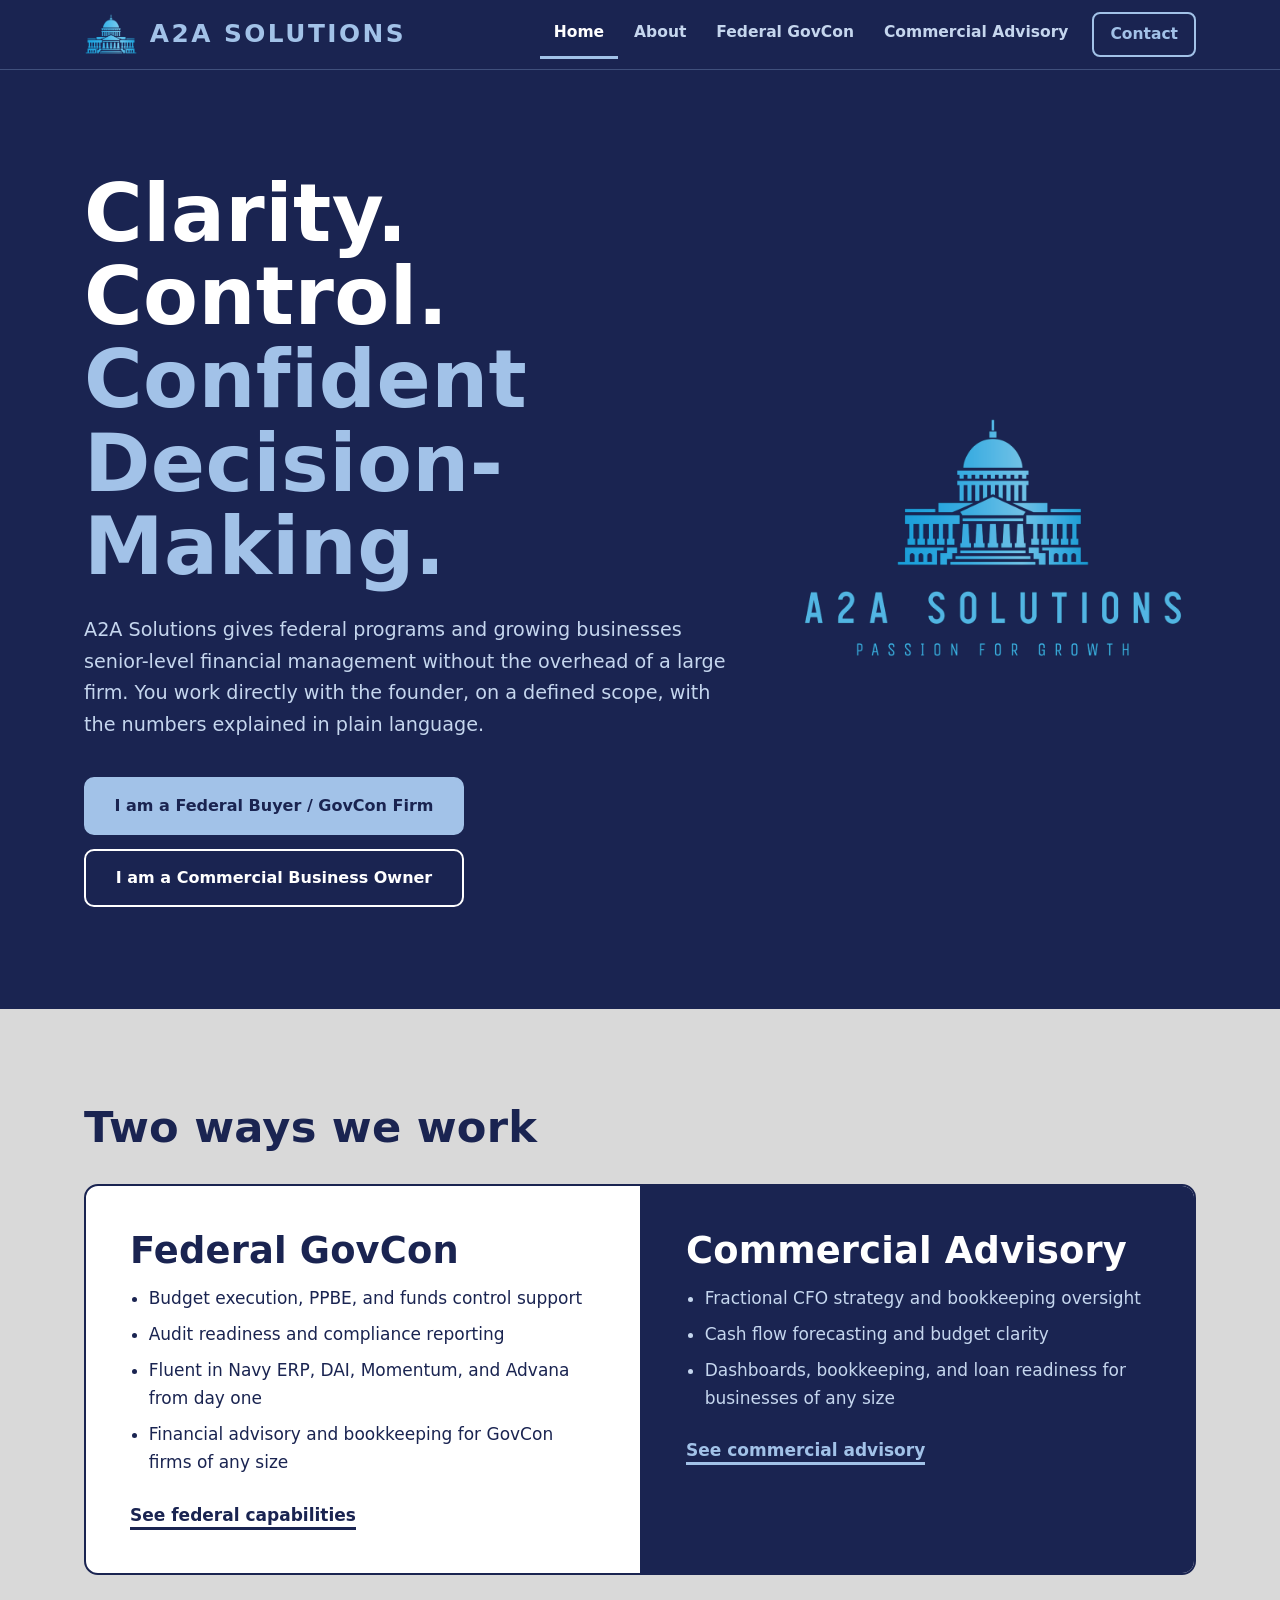
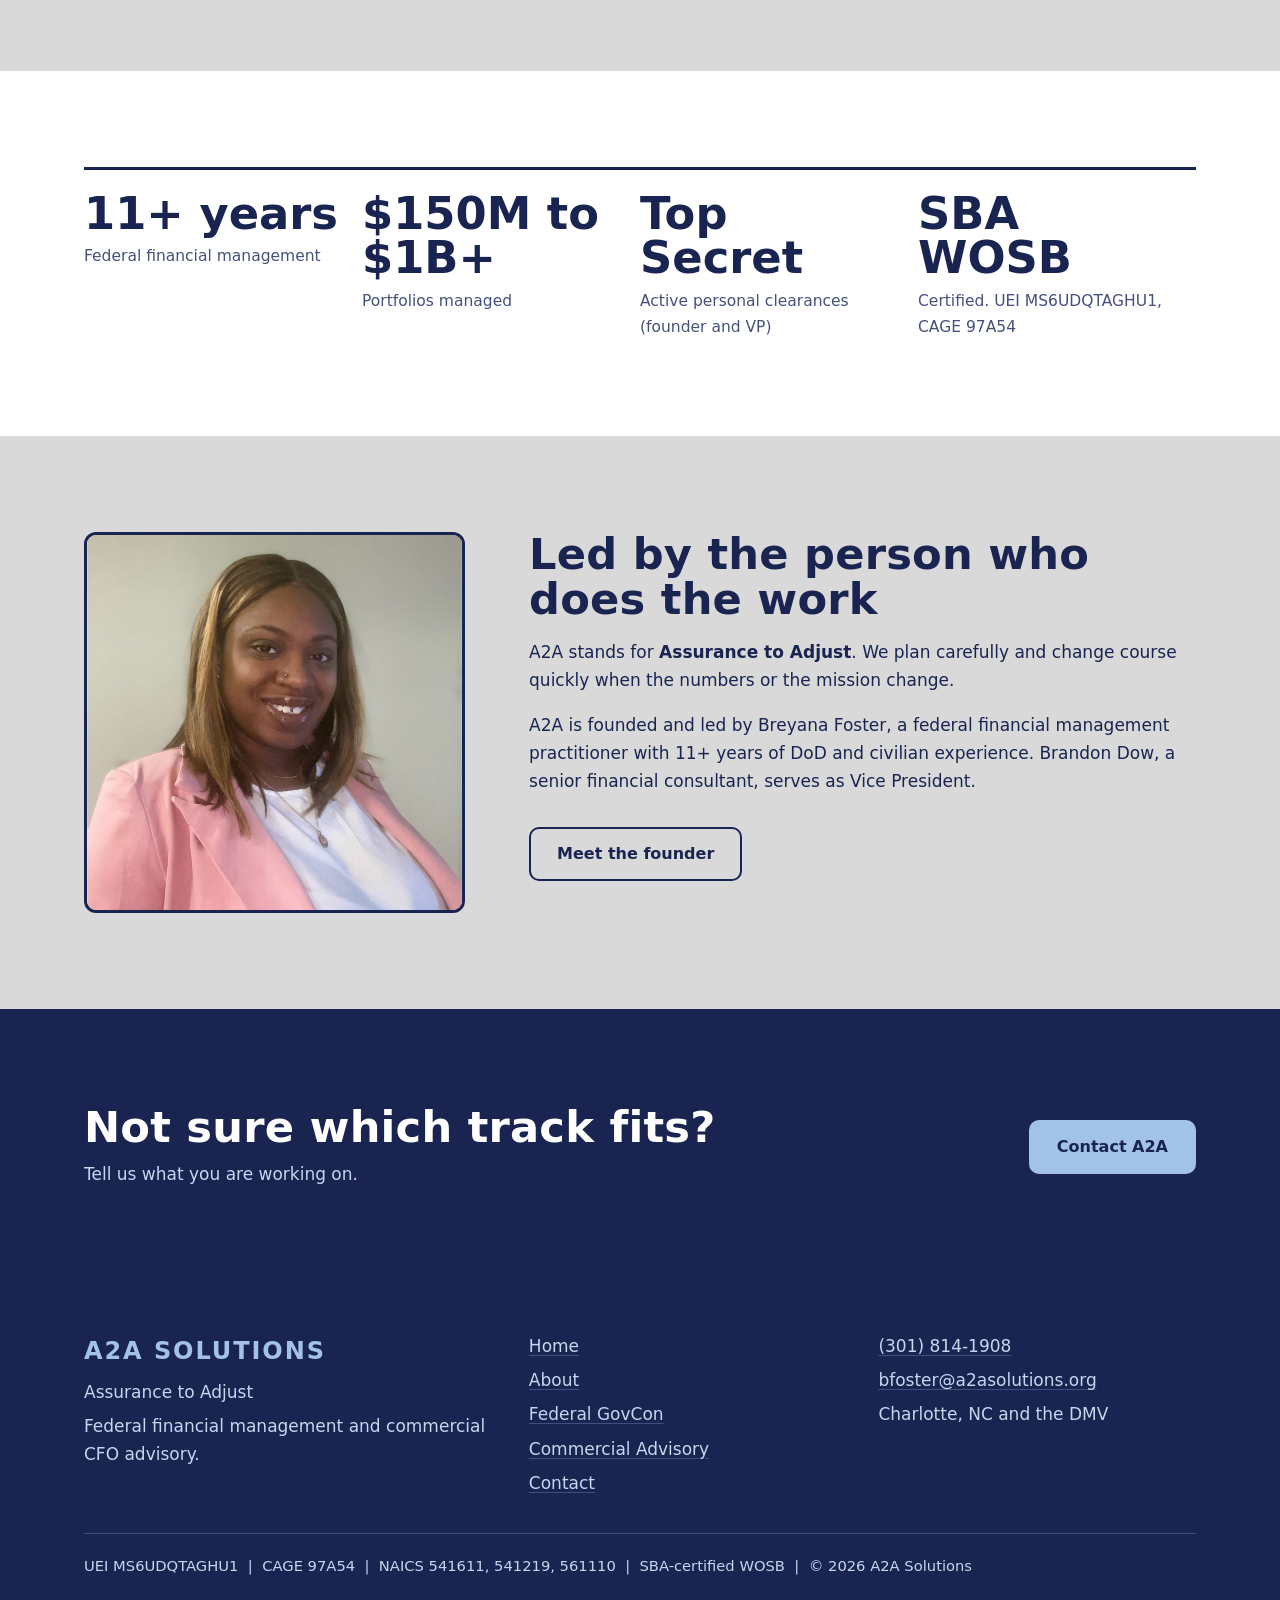
==== commit 86292bc2: "Add files via upload" ====
--- a/index.html
+++ b/index.html
@@ -27,14 +27,14 @@
 <section class="dark hero"><div class="wrap hero-grid"><div>
 <h1><span class="l">Clarity.</span><span class="l">Control.</span><span class="l">Confident Decision-Making.</span></h1>
 <p class="lede">A2A Solutions gives federal programs and growing businesses senior-level financial management without the overhead of a large firm. You work directly with the founder, on a defined scope, with the numbers explained in plain language.</p>
-<div class="btns"><a class="btn" href="/govcon">I am a Federal Buyer / Prime Contractor</a><a class="btn outline" href="/commercial-advisory">I am a Commercial Business Owner</a></div>
+<div class="btns"><a class="btn" href="/govcon">I am a Federal Buyer / GovCon Firm</a><a class="btn outline" href="/commercial-advisory">I am a Commercial Business Owner</a></div>
 </div><div class="hero-mark"><img src="/assets/img/logo-full.png" alt="A2A Solutions logo: capitol dome with the words Passion for Growth" width="1000" height="626"></div></div></section>
 
 <section class="tint"><div class="wrap">
 <div class="head"><h2>Two ways we work</h2></div>
 <div class="tracks">
-<div class="track"><h3>Federal GovCon</h3><ul><li>Budget execution, PPBE, and funds control support</li><li>Audit readiness and compliance reporting</li><li>Fluent in Navy ERP, DAI, Momentum, and Advana from day one</li></ul><a class="go" href="/govcon">See federal capabilities</a></div>
-<div class="track"><h3>Commercial Advisory</h3><ul><li>Fractional CFO strategy and bookkeeping oversight</li><li>Cash flow forecasting and budget clarity</li><li>Dashboards built on your own data</li></ul><a class="go" href="/commercial-advisory">See commercial advisory</a></div>
+<div class="track"><h3>Federal GovCon</h3><ul><li>Budget execution, PPBE, and funds control support</li><li>Audit readiness and compliance reporting</li><li>Fluent in Navy ERP, DAI, Momentum, and Advana from day one</li><li>Financial advisory and bookkeeping for GovCon firms of any size</li></ul><a class="go" href="/govcon">See federal capabilities</a></div>
+<div class="track"><h3>Commercial Advisory</h3><ul><li>Fractional CFO strategy and bookkeeping oversight</li><li>Cash flow forecasting and budget clarity</li><li>Dashboards, bookkeeping, and loan readiness for businesses of any size</li></ul><a class="go" href="/commercial-advisory">See commercial advisory</a></div>
 </div></div></section>
 
 <section><div class="wrap">
